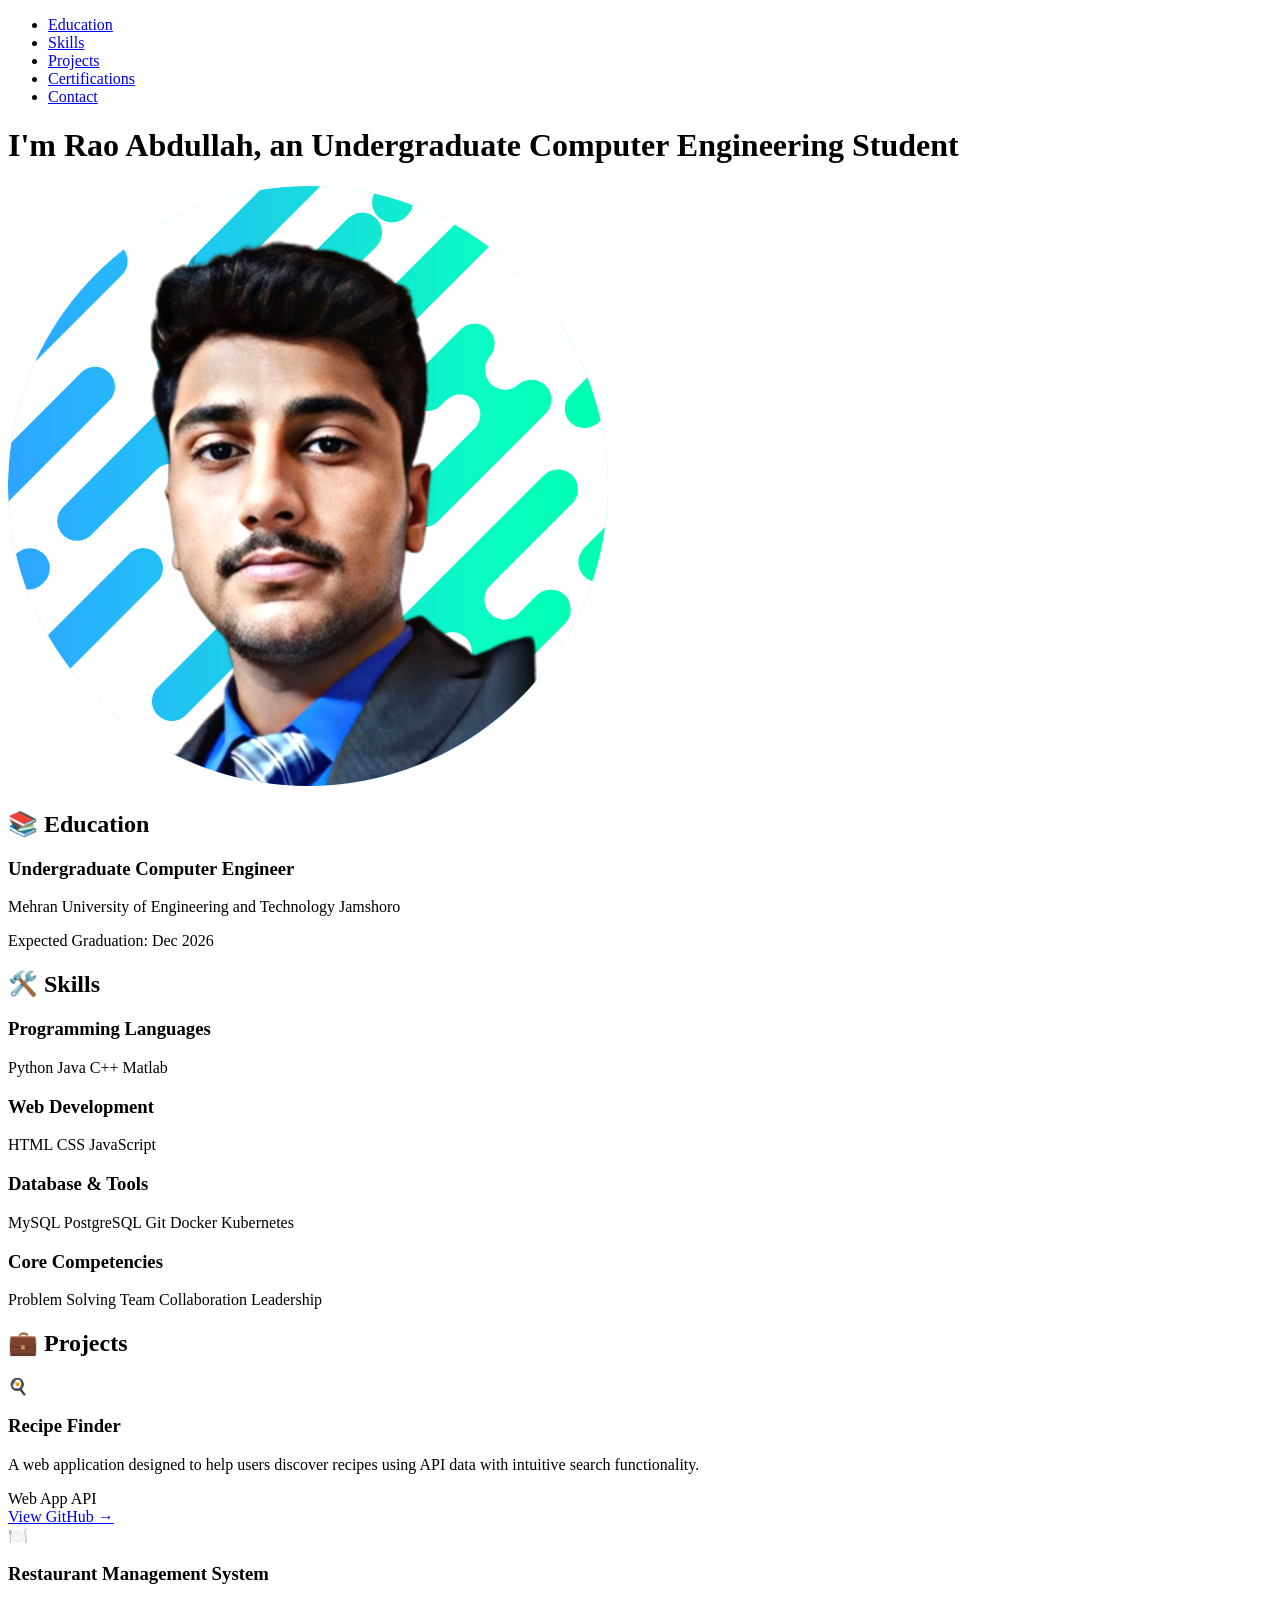
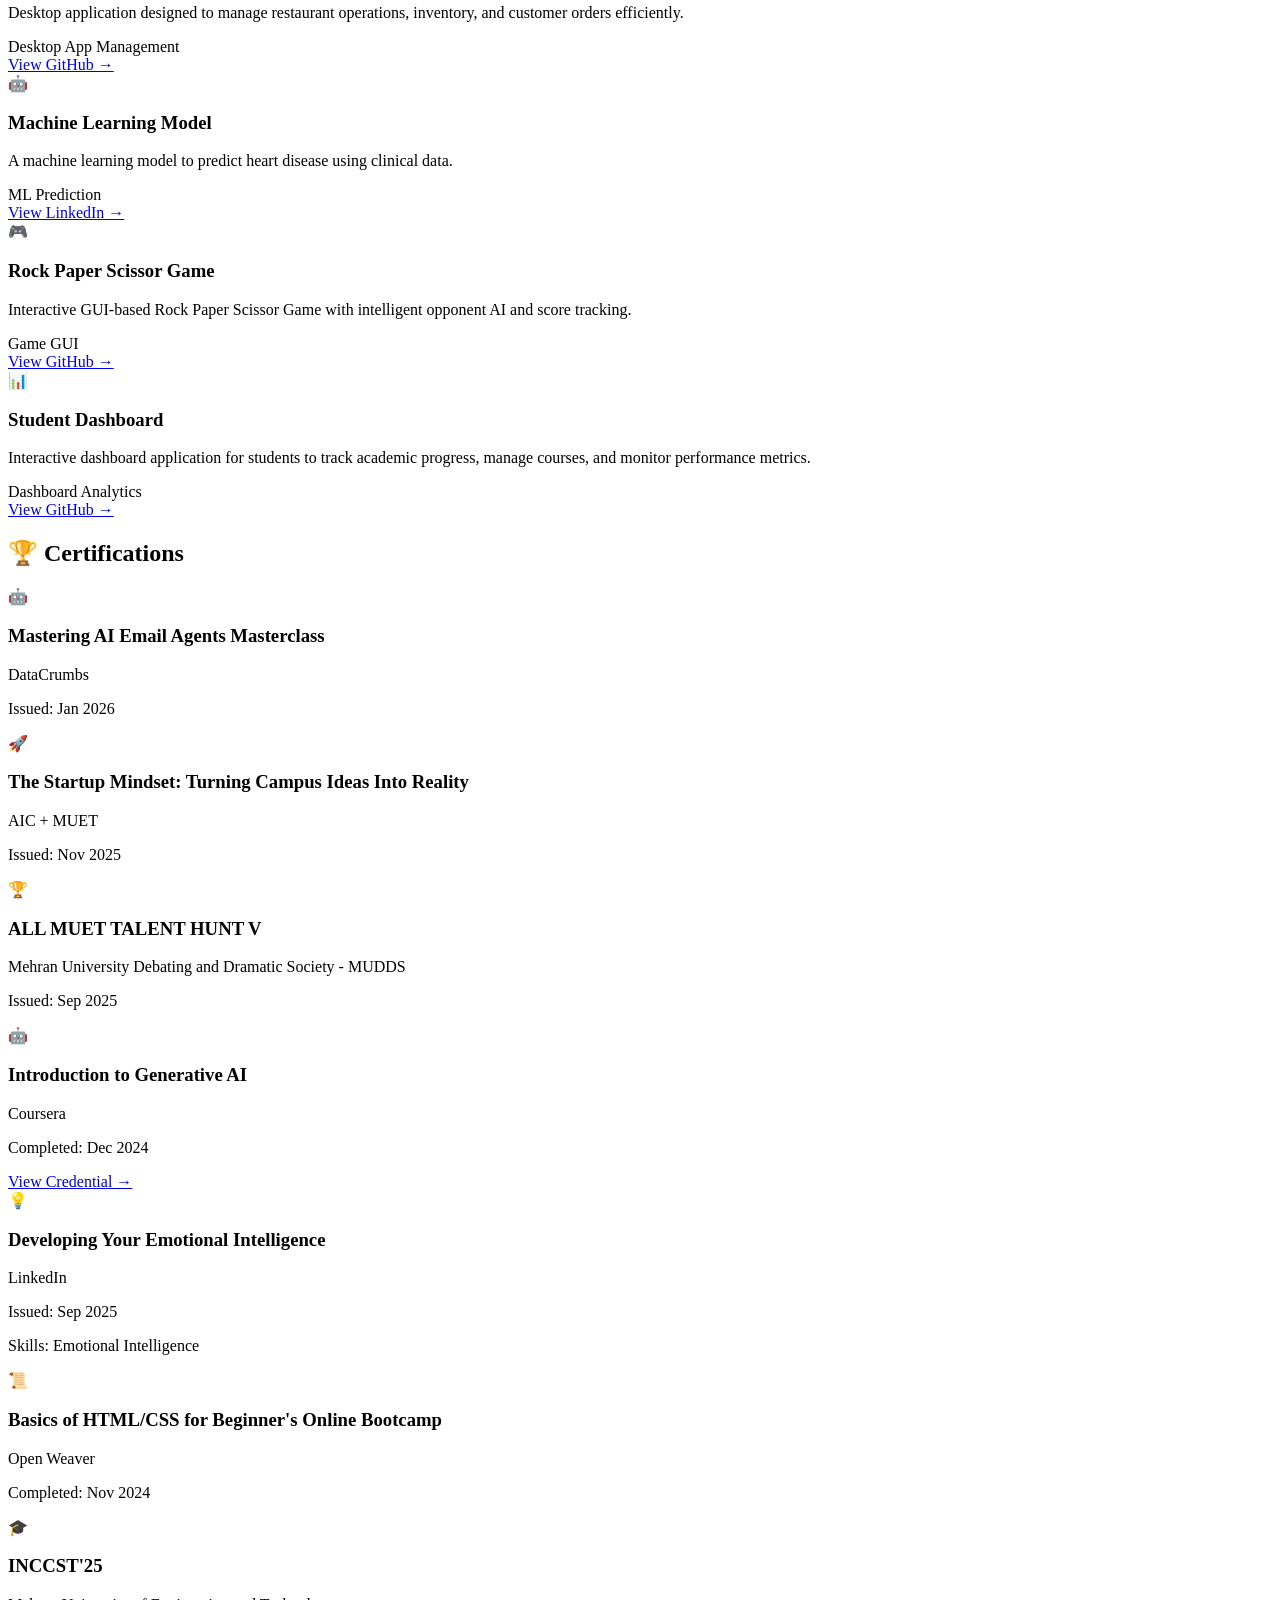
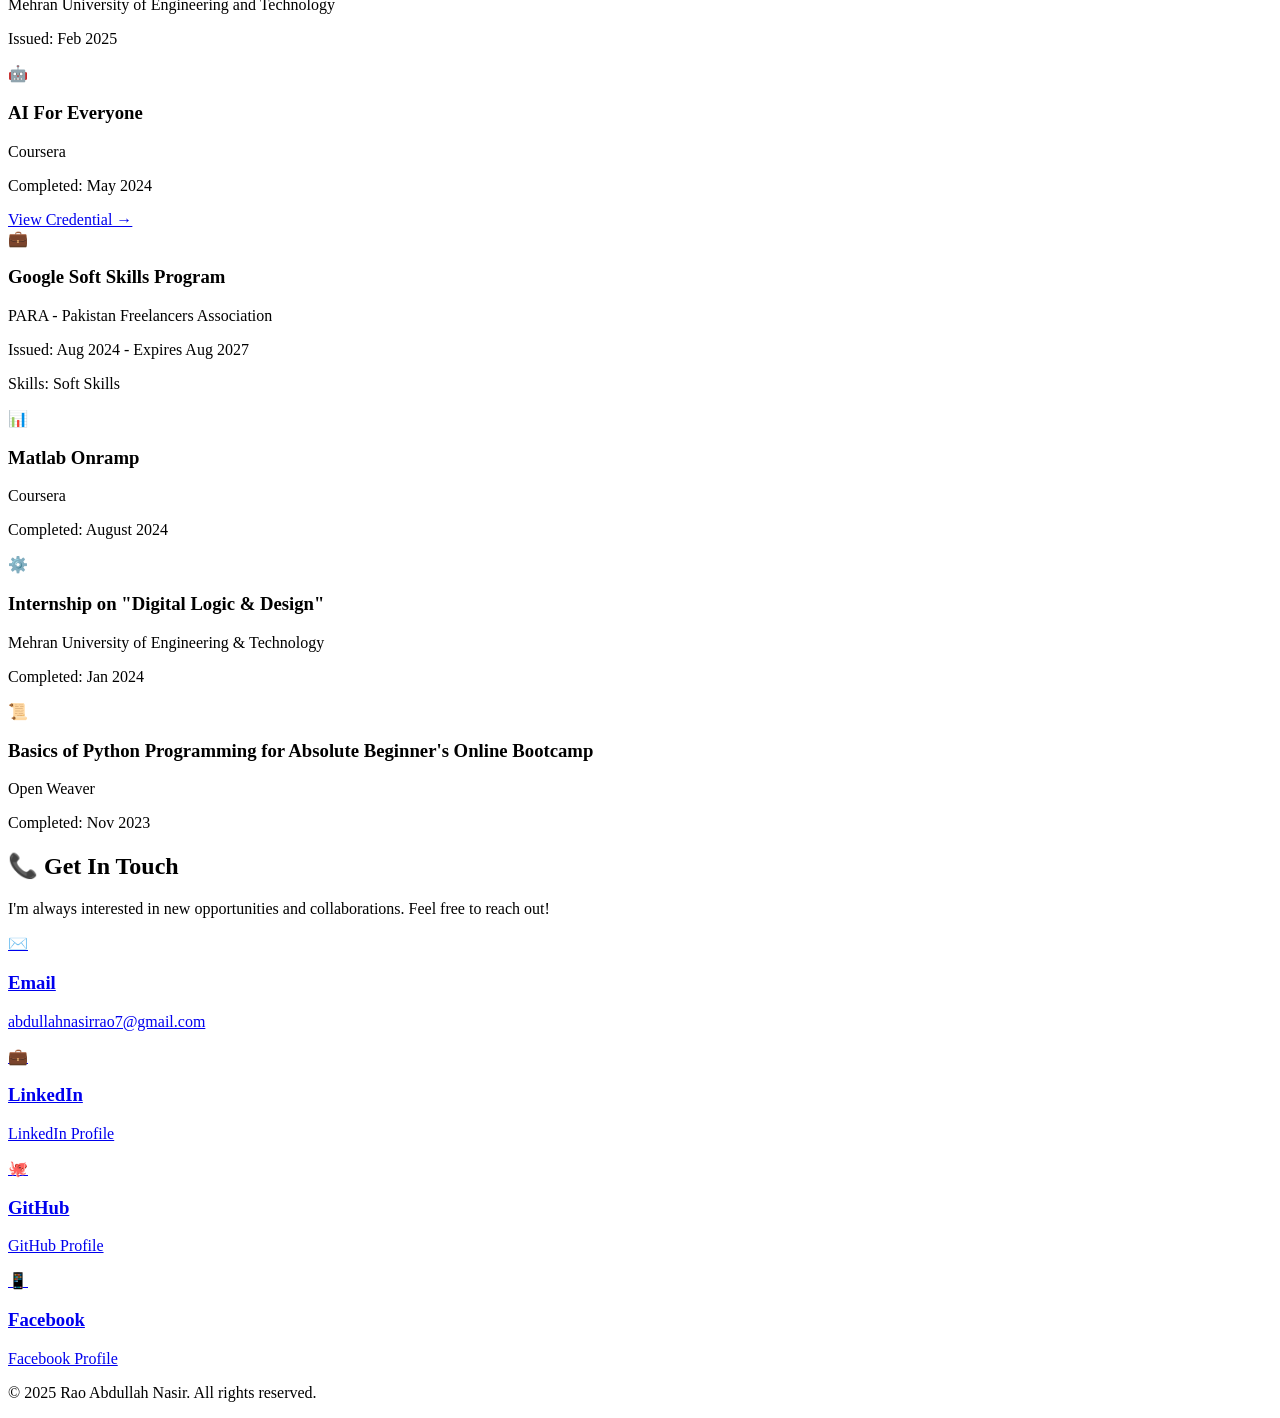
==== index.html @ e9c7d885 "Update index.html" ====
<!DOCTYPE html>
<html lang="en">
<head>
    <meta charset="UTF-8">
    <meta name="viewport" content="width=device-width, initial-scale=1.0">
    <title>Rao Abdullah Nasir's Portfolio</title>
    <meta name="description" content="Portfolio of Rao Abdullah Nasir, Computer Engineering Student at MUET">
    <meta name="keywords" content="portfolio, computer engineer, projects, skills">
    <link rel="stylesheet" href="style.css">
</head>
<body>
    <header>
        <nav role="navigation" aria-label="Main Navigation">
            <ul>
                <li><a href="#education" aria-label="Go to Education section">Education</a></li>
                <li><a href="#skills" aria-label="Go to Skills section">Skills</a></li>
                <li><a href="#projects" aria-label="Go to Projects section">Projects</a></li>
                <li><a href="#certifications" aria-label="Go to Certifications section">Certifications</a></li>
                <li><a href="#contact" aria-label="Go to Contact section">Contact</a></li>
            </ul>
        </nav>
        <div class="header-content">
            <div class="text-content">
                <h1>I'm Rao Abdullah, an Undergraduate Computer Engineering Student</h1>
            </div>
            <img src="profile-pic (21).png" alt="Rao Abdullah Nasir" class="profile-pic">
        </div>
    </header>
    <section id="education">
        <h2>📚 Education</h2>
        <div class="education-card">
            <div class="education-timeline">
                <div class="timeline-marker"></div>
                <div class="education-content">
                    <h3>Undergraduate Computer Engineer</h3>
                    <p class="institution">Mehran University of Engineering and Technology Jamshoro</p>
                    <p class="timeline-date">Expected Graduation: Dec 2026</p>
                </div>
            </div>
        </div>
    </section>
    <section id="skills">
        <h2>🛠️ Skills</h2>
        <div class="skills-container">
            <div class="skill-category">
                <h3>Programming Languages</h3>
                <div class="skill-tags">
                    <span class="skill-tag">Python</span>
                    <span class="skill-tag">Java</span>
                    <span class="skill-tag">C++</span>
                    <span class="skill-tag">Matlab</span>
                </div>
            </div>
            <div class="skill-category">
                <h3>Web Development</h3>
                <div class="skill-tags">
                    <span class="skill-tag">HTML</span>
                    <span class="skill-tag">CSS</span>
                    <span class="skill-tag">JavaScript</span>
                </div>
            </div>
            <div class="skill-category">
                <h3>Database & Tools</h3>
                <div class="skill-tags">
                    <span class="skill-tag">MySQL</span>
                    <span class="skill-tag">PostgreSQL</span>
                    <span class="skill-tag">Git</span>
                    <span class="skill-tag">Docker</span>
                    <span class="skill-tag">Kubernetes</span>
                </div>
            </div>
            <div class="skill-category">
                <h3>Core Competencies</h3>
                <div class="skill-tags">
                    <span class="skill-tag">Problem Solving</span>
                    <span class="skill-tag">Team Collaboration</span>
                    <span class="skill-tag">Leadership</span>
                </div>
            </div>
        </div>
    </section>
    <section id="projects">
        <h2>💼 Projects</h2>
        <div class="projects-grid">
            <div class="project-card">
                <div class="project-icon">🍳</div>
                <h3>Recipe Finder</h3>
                <p>A web application designed to help users discover recipes using API data with intuitive search functionality.</p>
                <div class="project-tags">
                    <span class="tag">Web App</span>
                    <span class="tag">API</span>
                </div>
                <a href="https://github.com/RaoAbullah/Recovery-System-With-Flask-API-GUI" class="project-link">View GitHub →</a>
            </div>
            <div class="project-card">
                <div class="project-icon">🍽️</div>
                <h3>Restaurant Management System</h3>
                <p>Desktop application designed to manage restaurant operations, inventory, and customer orders efficiently.</p>
                <div class="project-tags">
                    <span class="tag">Desktop App</span>
                    <span class="tag">Management</span>
                </div>
                <a href="https://github.com/ahmedfarazsyk/restroperator" class="project-link">View GitHub →</a>
            </div>
            <div class="project-card">
                <div class="project-icon">🤖</div>
                <h3>Machine Learning Model</h3>
                <p>A machine learning model to predict heart disease using clinical data.</p>
                <div class="project-tags">
                    <span class="tag">ML</span>
                    <span class="tag">Prediction</span>
                </div>
                <a href="https://www.linkedin.com/posts/rao-abdullah-rajput_a-heart-disease-prediction-ai-model-with-activity-7404007405883297792-KQe2?utm_source=social_share_send&utm_medium=android_app&rcm=ACoAAESp-BUBT1ieL5J5Z4nk26yVy4INB9jksFc&utm_campaign=copy_link" class="project-link">View LinkedIn →</a>
            </div>
            <div class="project-card">
                <div class="project-icon">🎮</div>
                <h3>Rock Paper Scissor Game</h3>
                <p>Interactive GUI-based Rock Paper Scissor Game with intelligent opponent AI and score tracking.</p>
                <div class="project-tags">
                    <span class="tag">Game</span>
                    <span class="tag">GUI</span>
                </div>
                <a href="https://github.com/ahmedfarazsyk/rockpaperscissor" class="project-link">View GitHub →</a>
            </div>
            <div class="project-card">
                <div class="project-icon">📊</div>
                <h3>Student Dashboard</h3>
                <p>Interactive dashboard application for students to track academic progress, manage courses, and monitor performance metrics.</p>
                <div class="project-tags">
                    <span class="tag">Dashboard</span>
                    <span class="tag">Analytics</span>
                </div>
                <a href="https://github.com/RaoAbullah/studentdashboard" class="project-link">View GitHub →</a>
            </div>
        </div>
    </section>
    <section id="certifications">
        <h2>🏆 Certifications</h2>
        <div class="certifications-list">
            <div class="cert-item">
                <div class="cert-badge">🤖</div>
                <div class="cert-content">
                    <h3>Mastering AI Email Agents Masterclass</h3>
                    <p class="cert-issuer">DataCrumbs</p>
                    <p class="cert-date">Issued: Jan 2026</p>
                </div>
            </div>
            <div class="cert-item">
                <div class="cert-badge">🚀</div>
                <div class="cert-content">
                    <h3>The Startup Mindset: Turning Campus Ideas Into Reality</h3>
                    <p class="cert-issuer">AIC + MUET</p>
                    <p class="cert-date">Issued: Nov 2025</p>
                </div>
            </div>
            <div class="cert-item">
                <div class="cert-badge">🏆</div>
                <div class="cert-content">
                    <h3>ALL MUET TALENT HUNT V</h3>
                    <p class="cert-issuer">Mehran University Debating and Dramatic Society - MUDDS</p>
                    <p class="cert-date">Issued: Sep 2025</p>
                </div>
            </div>
            <div class="cert-item">
                <div class="cert-badge">🤖</div>
                <div class="cert-content">
                    <h3>Introduction to Generative AI</h3>
                    <p class="cert-issuer">Coursera</p>
                    <p class="cert-date">Completed: Dec 2024</p>
                    <a href="https://www.coursera.org/account/accomplishments/records/WCTCEJYXC9U8" class="cert-link">View Credential →</a>
                </div>
            </div>
            <div class="cert-item">
                <div class="cert-badge">💡</div>
                <div class="cert-content">
                    <h3>Developing Your Emotional Intelligence</h3>
                    <p class="cert-issuer">LinkedIn</p>
                    <p class="cert-date">Issued: Sep 2025</p>
                    <p class="cert-skills">Skills: Emotional Intelligence</p>
                </div>
            </div>
            <div class="cert-item">
                <div class="cert-badge">📜</div>
                <div class="cert-content">
                    <h3>Basics of HTML/CSS for Beginner's Online Bootcamp</h3>
                    <p class="cert-issuer">Open Weaver</p>
                    <p class="cert-date">Completed: Nov 2024</p>
                </div>
            </div>
            <div class="cert-item">
                <div class="cert-badge">🎓</div>
                <div class="cert-content">
                    <h3>INCCST'25</h3>
                    <p class="cert-issuer">Mehran University of Engineering and Technology</p>
                    <p class="cert-date">Issued: Feb 2025</p>
                </div>
            </div>
            <div class="cert-item">
                <div class="cert-badge">🤖</div>
                <div class="cert-content">
                    <h3>AI For Everyone</h3>
                    <p class="cert-issuer">Coursera</p>
                    <p class="cert-date">Completed: May 2024</p>
                    <a href="https://www.coursera.org/account/accomplishments/records/7CQ3H7T4ZX3M" class="cert-link">View Credential →</a>
                </div>
            </div>
            <div class="cert-item">
                <div class="cert-badge">💼</div>
                <div class="cert-content">
                    <h3>Google Soft Skills Program</h3>
                    <p class="cert-issuer">PARA - Pakistan Freelancers Association</p>
                    <p class="cert-date">Issued: Aug 2024 - Expires Aug 2027</p>
                    <p class="cert-skills">Skills: Soft Skills</p>
                </div>
            </div>
            <div class="cert-item">
                <div class="cert-badge">📊</div>
                <div class="cert-content">
                    <h3>Matlab Onramp</h3>
                    <p class="cert-issuer">Coursera</p>
                    <p class="cert-date">Completed: August 2024</p>
                </div>
            </div>
            <div class="cert-item">
                <div class="cert-badge">⚙️</div>
                <div class="cert-content">
                    <h3>Internship on "Digital Logic & Design"</h3>
                    <p class="cert-issuer">Mehran University of Engineering & Technology</p>
                    <p class="cert-date">Completed: Jan 2024</p>
                </div>
            </div>
            <div class="cert-item">
                <div class="cert-badge">📜</div>
                <div class="cert-content">
                    <h3>Basics of Python Programming for Absolute Beginner's Online Bootcamp</h3>
                    <p class="cert-issuer">Open Weaver</p>
                    <p class="cert-date">Completed: Nov 2023</p>
                </div>
            </div>
        </div>
    </section>
    <section id="contact">
        <h2>📞 Get In Touch</h2>
        <p class="contact-intro">I'm always interested in new opportunities and collaborations. Feel free to reach out!</p>
        <div class="contact-grid">
            <a href="mailto:abdullahnasirrao7@gmail.com" class="contact-card">
                <div class="contact-icon">✉️</div>
                <h3>Email</h3>
                <p>abdullahnasirrao7@gmail.com</p>
            </a>
            <a href="https://www.linkedin.com/in/rao-abdullah-rajput" class="contact-card" target="_blank">
                <div class="contact-icon">💼</div>
                <h3>LinkedIn</h3>
                <p>LinkedIn Profile</p>
            </a>
            <a href="https://github.com/RaoAbdullah" class="contact-card" target="_blank">
                <div class="contact-icon">🐙</div>
                <h3>GitHub</h3>
                <p>GitHub Profile</p>
            </a>
            <a href="https://www.facebook.com/raoabdullah.nasir.9?mibextid=ZbWKwL" class="contact-card" target="_blank">
                <div class="contact-icon">📱</div>
                <h3>Facebook</h3>
                <p>Facebook Profile</p>
            </a>
        </div>
    </section>
    <footer>
        <p>&copy; 2025 Rao Abdullah Nasir. All rights reserved.</p>
    </footer>
    <button id="scrollToTopBtn" title="Go to top">Top</button>
    <script src="script.js"></script>
</body>
</html>
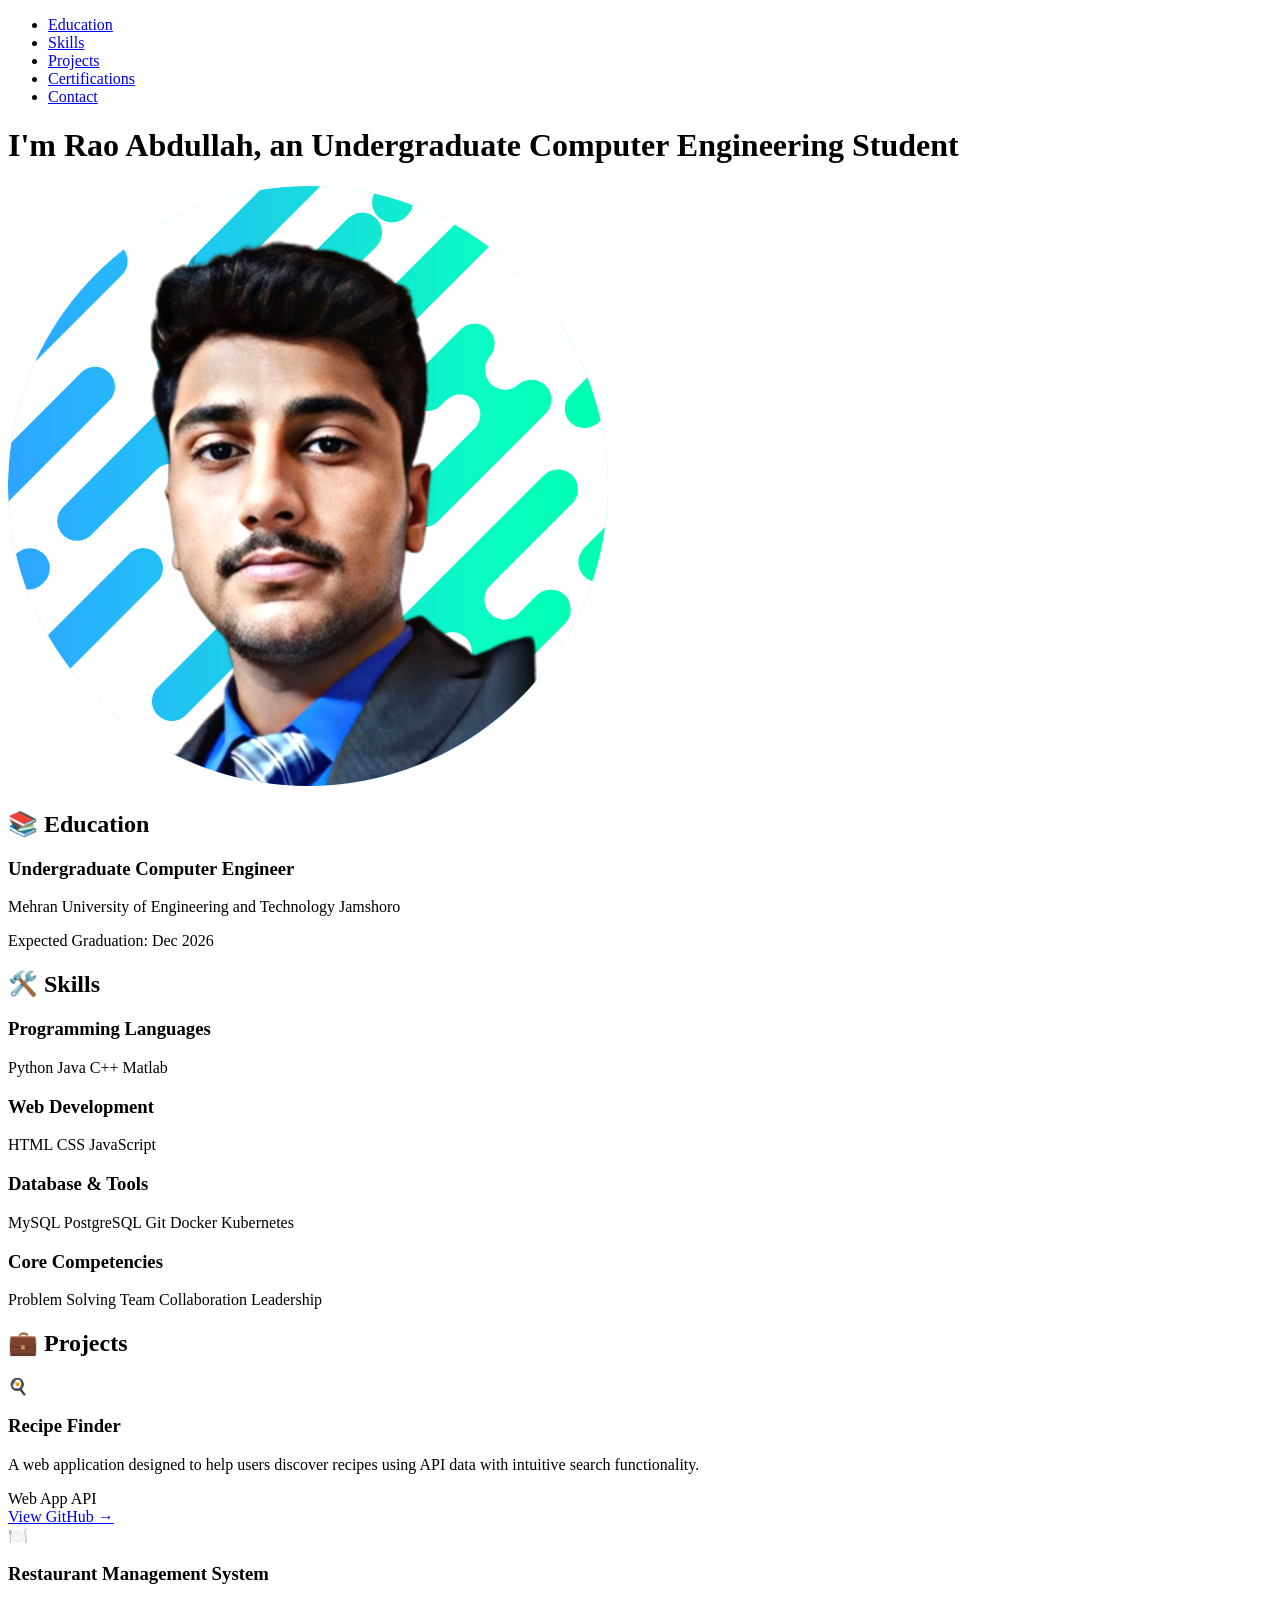
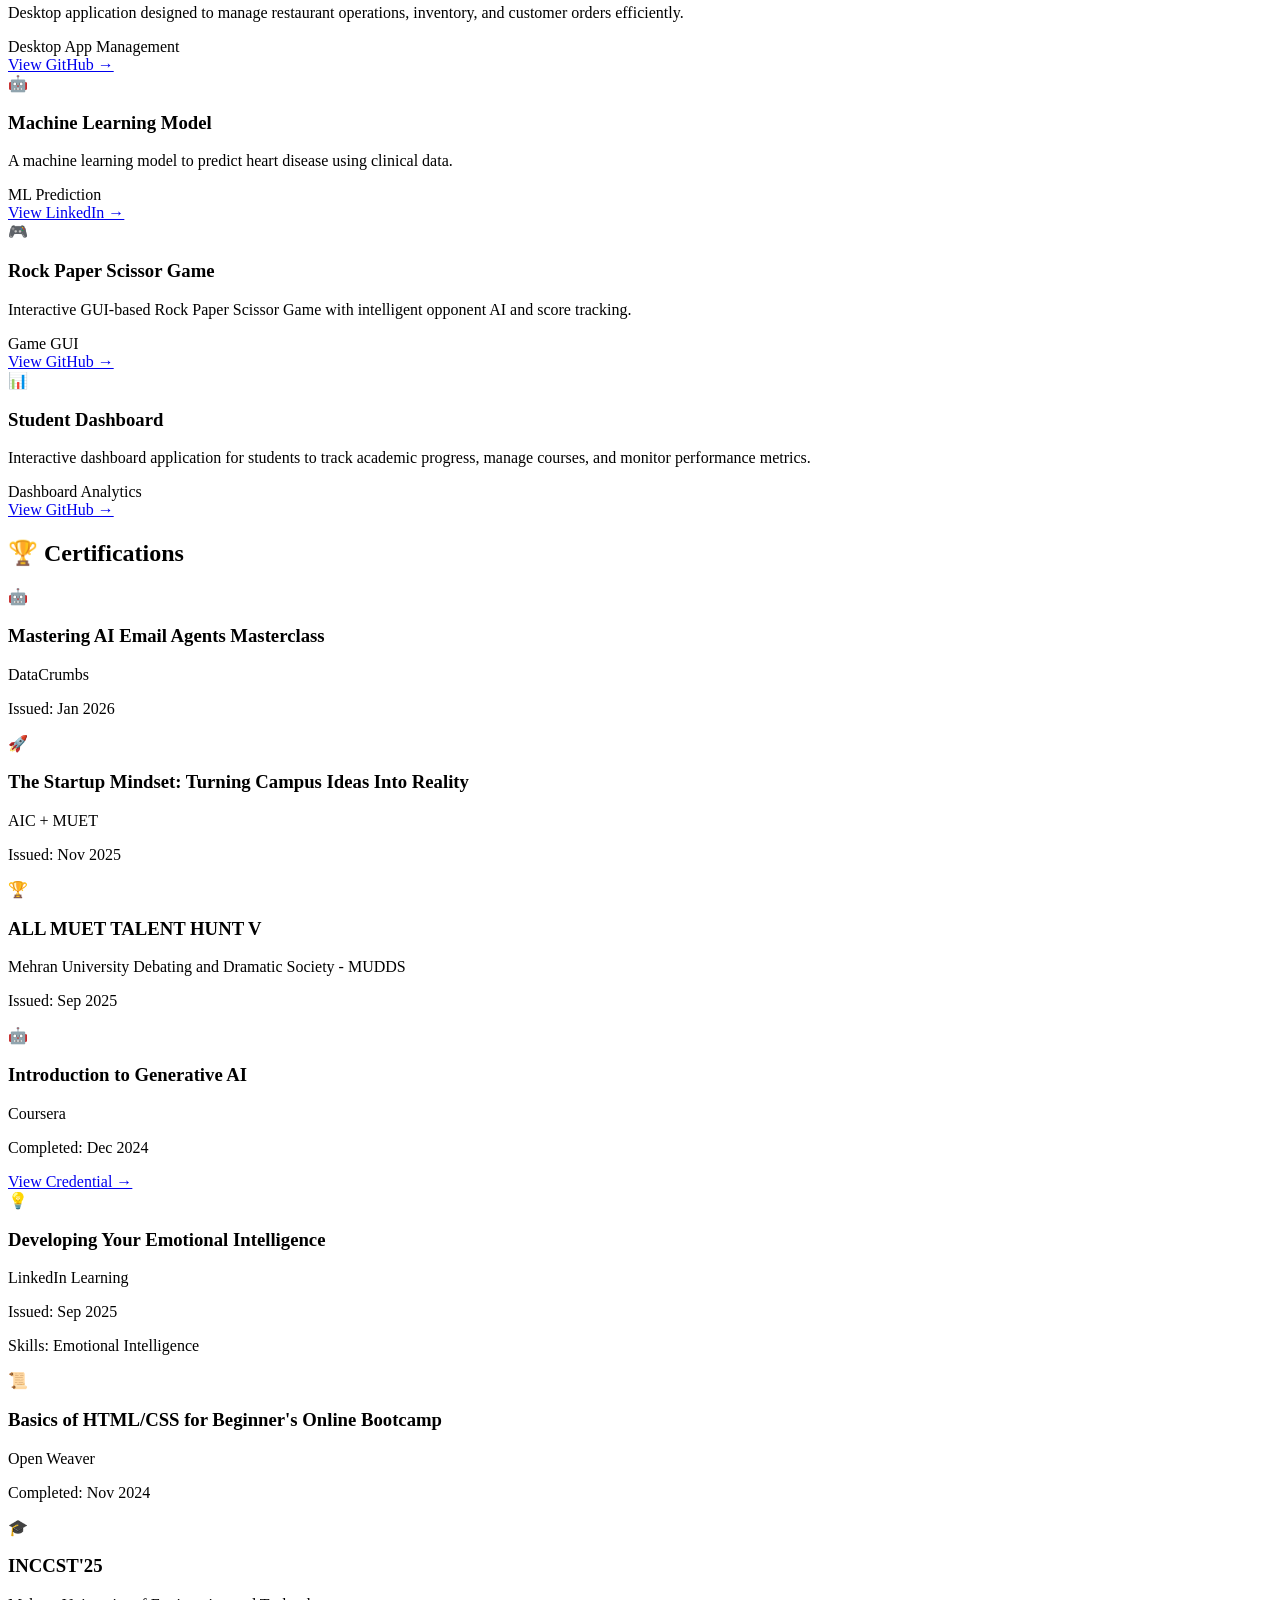
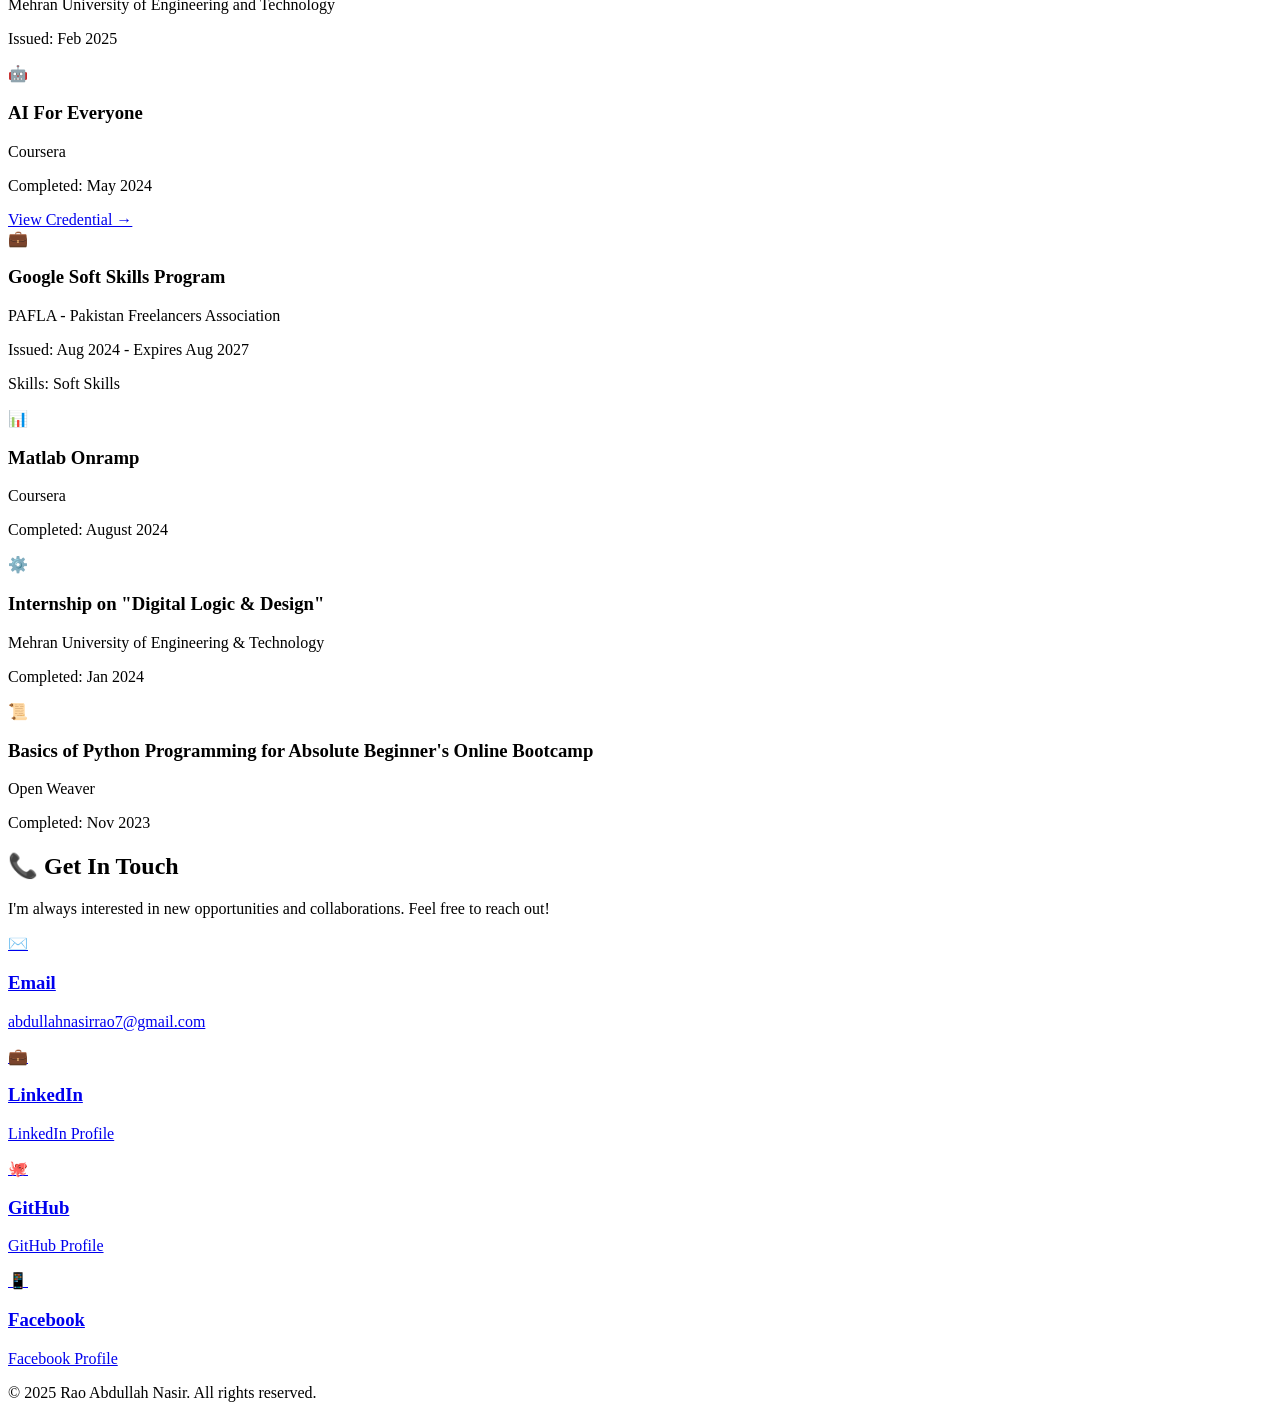
==== commit 483e01d7: "Update index.html" ====
--- a/index.html
+++ b/index.html
@@ -175,7 +175,7 @@
                 <div class="cert-badge">💡</div>
                 <div class="cert-content">
                     <h3>Developing Your Emotional Intelligence</h3>
-                    <p class="cert-issuer">LinkedIn</p>
+                    <p class="cert-issuer">LinkedIn Learning</p>
                     <p class="cert-date">Issued: Sep 2025</p>
                     <p class="cert-skills">Skills: Emotional Intelligence</p>
                 </div>
@@ -209,7 +209,7 @@
                 <div class="cert-badge">💼</div>
                 <div class="cert-content">
                     <h3>Google Soft Skills Program</h3>
-                    <p class="cert-issuer">PARA - Pakistan Freelancers Association</p>
+                    <p class="cert-issuer">PAFLA - Pakistan Freelancers Association</p>
                     <p class="cert-date">Issued: Aug 2024 - Expires Aug 2027</p>
                     <p class="cert-skills">Skills: Soft Skills</p>
                 </div>
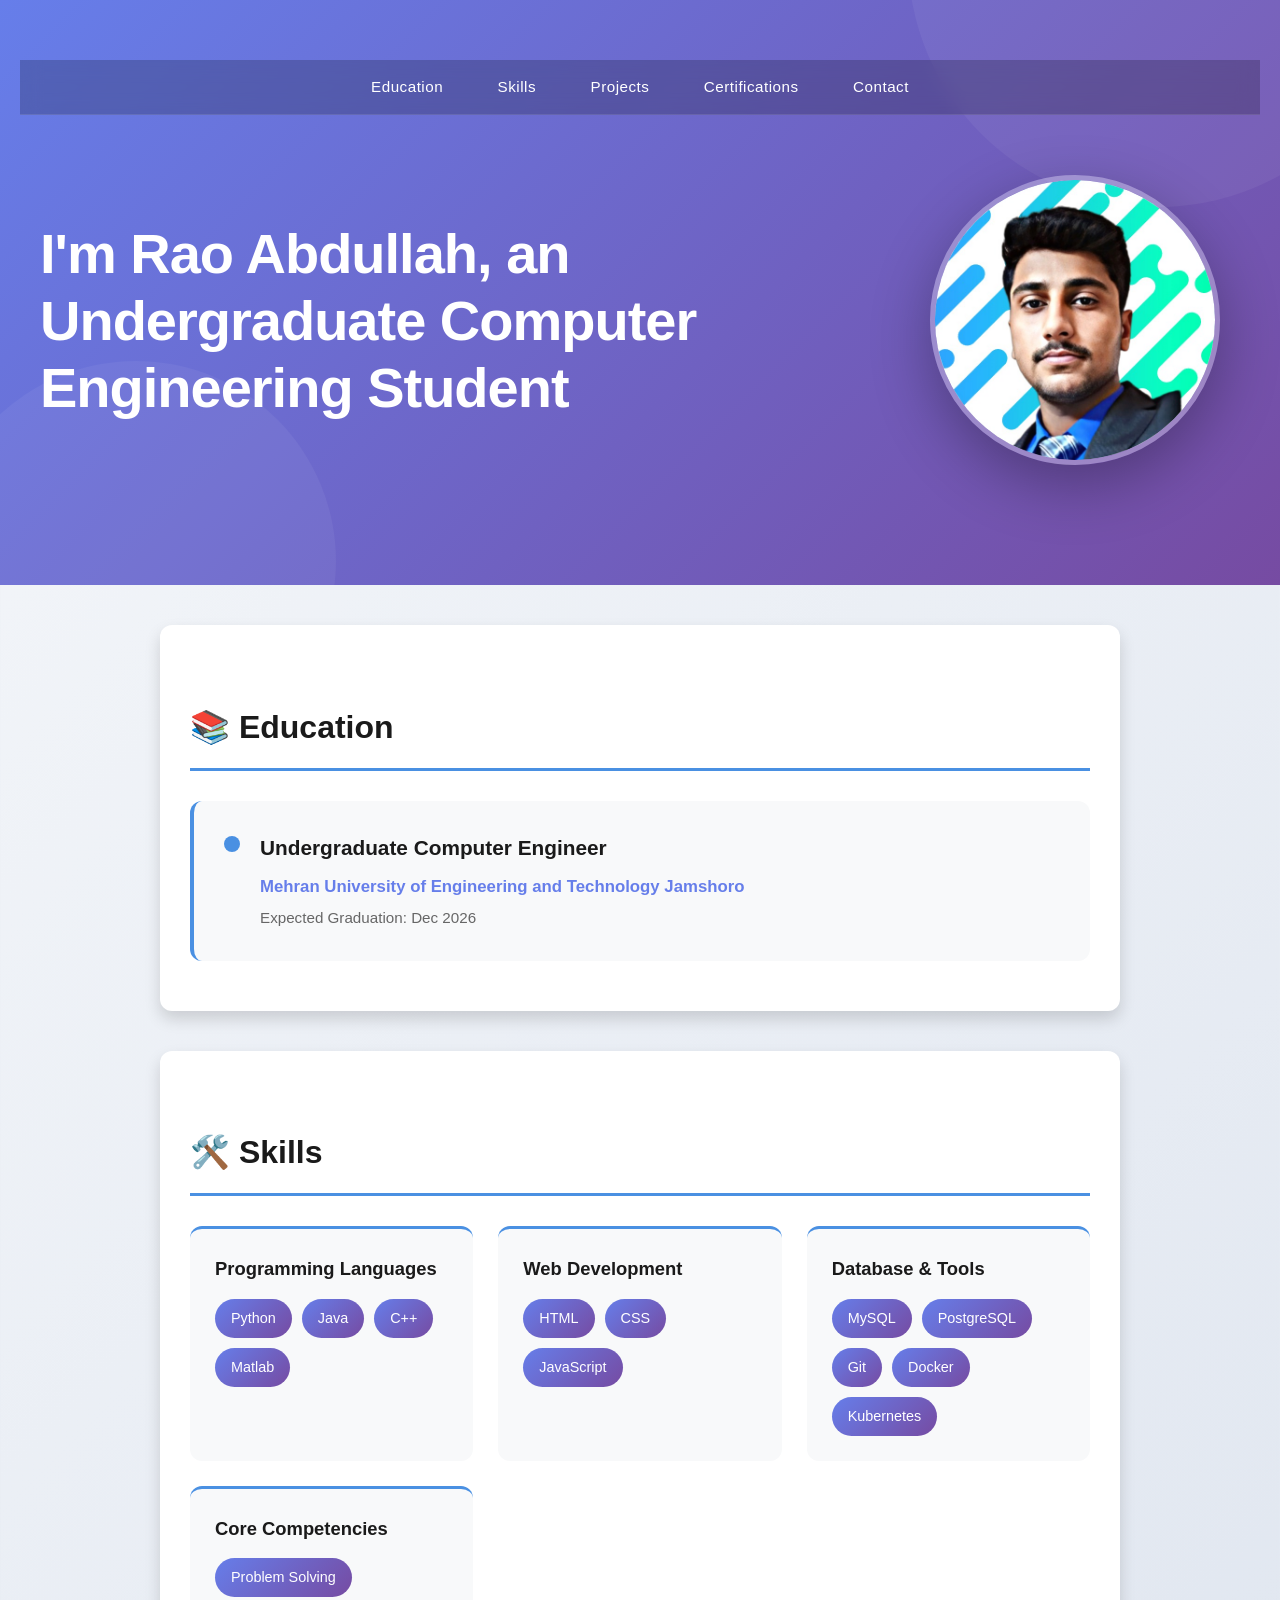
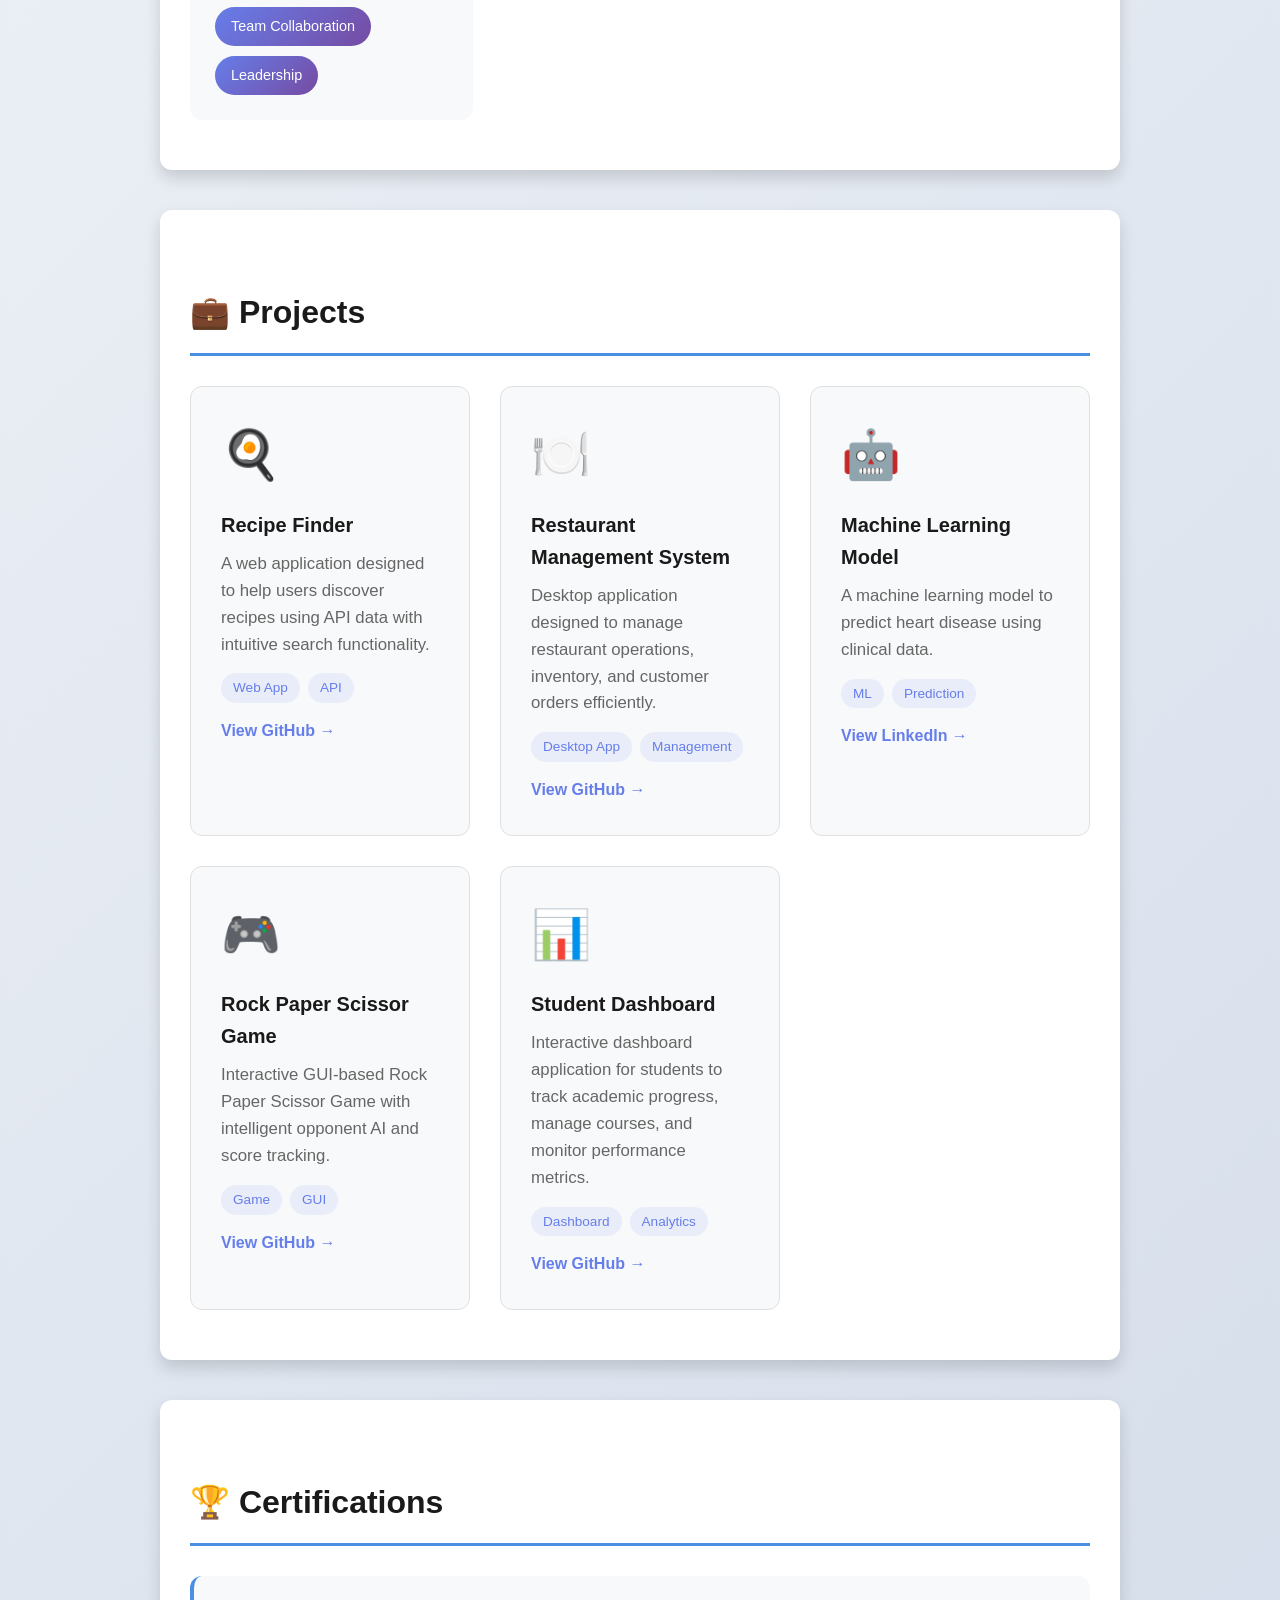
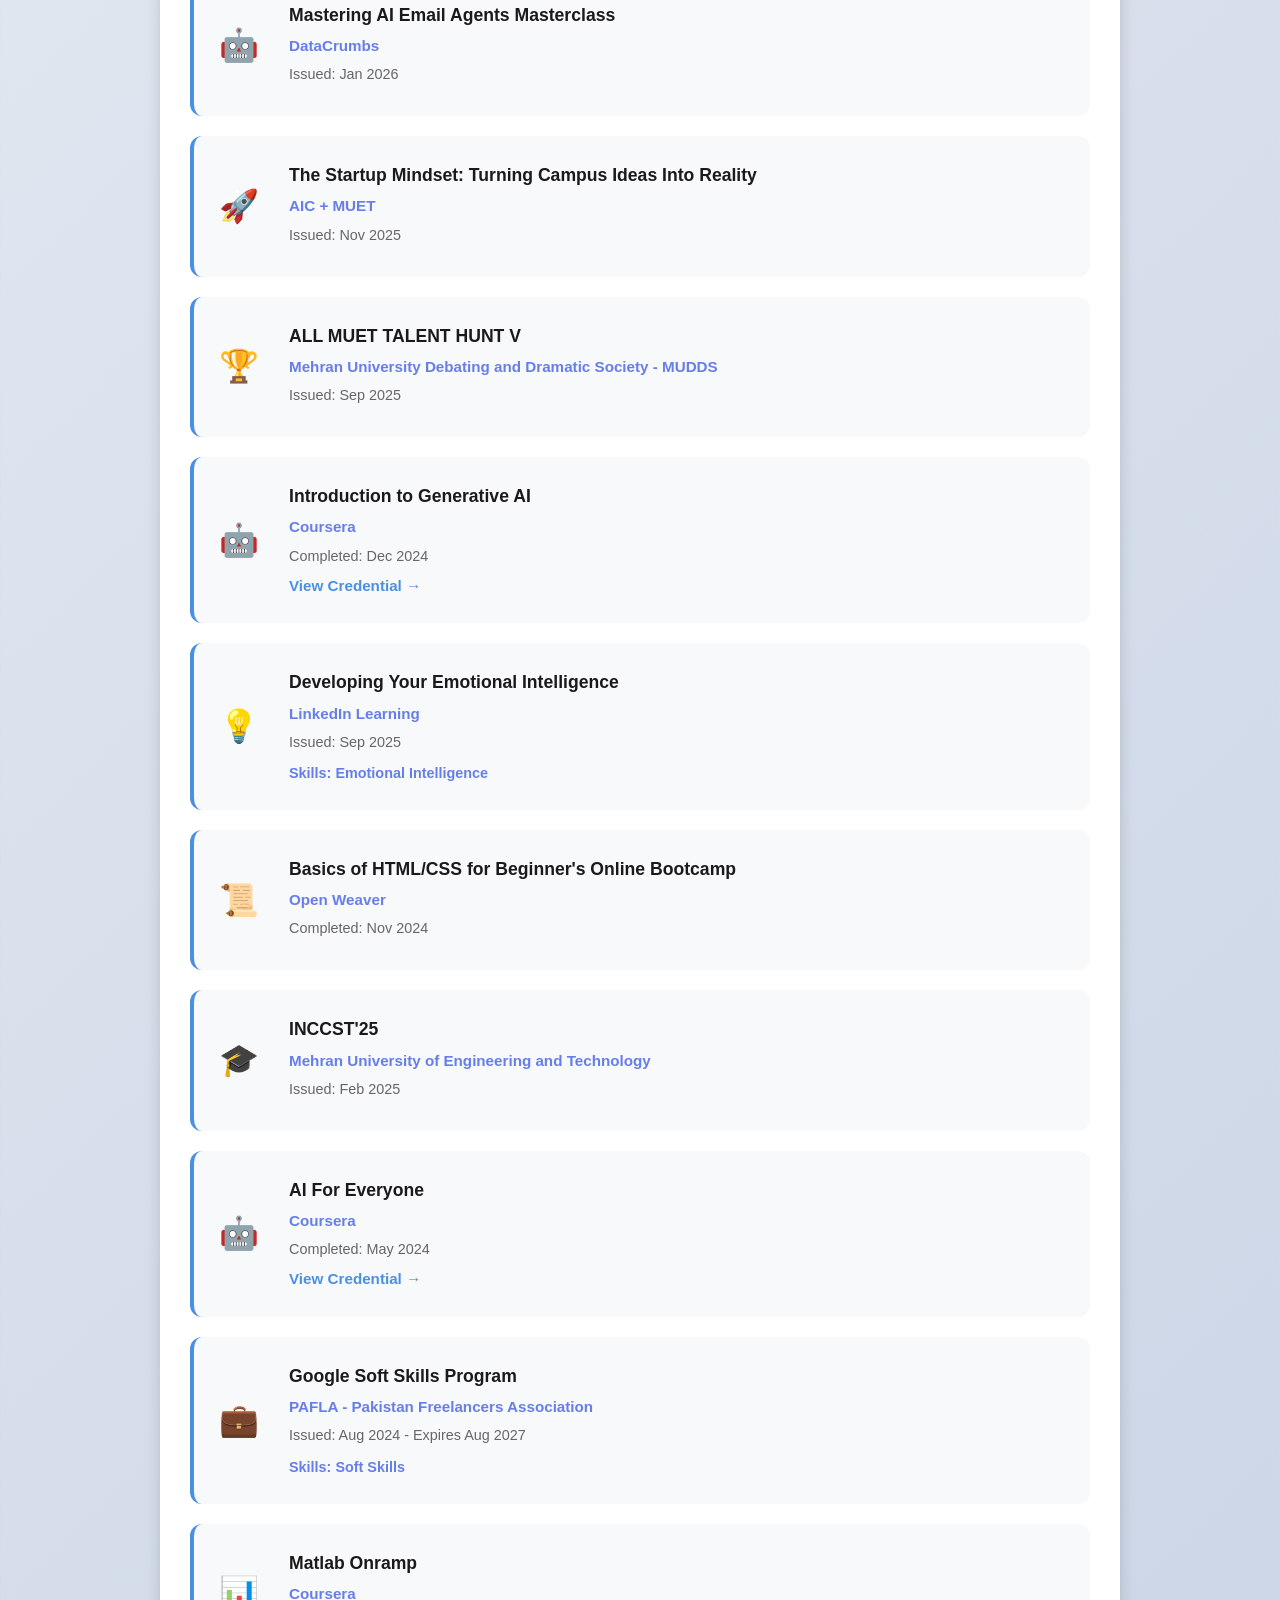
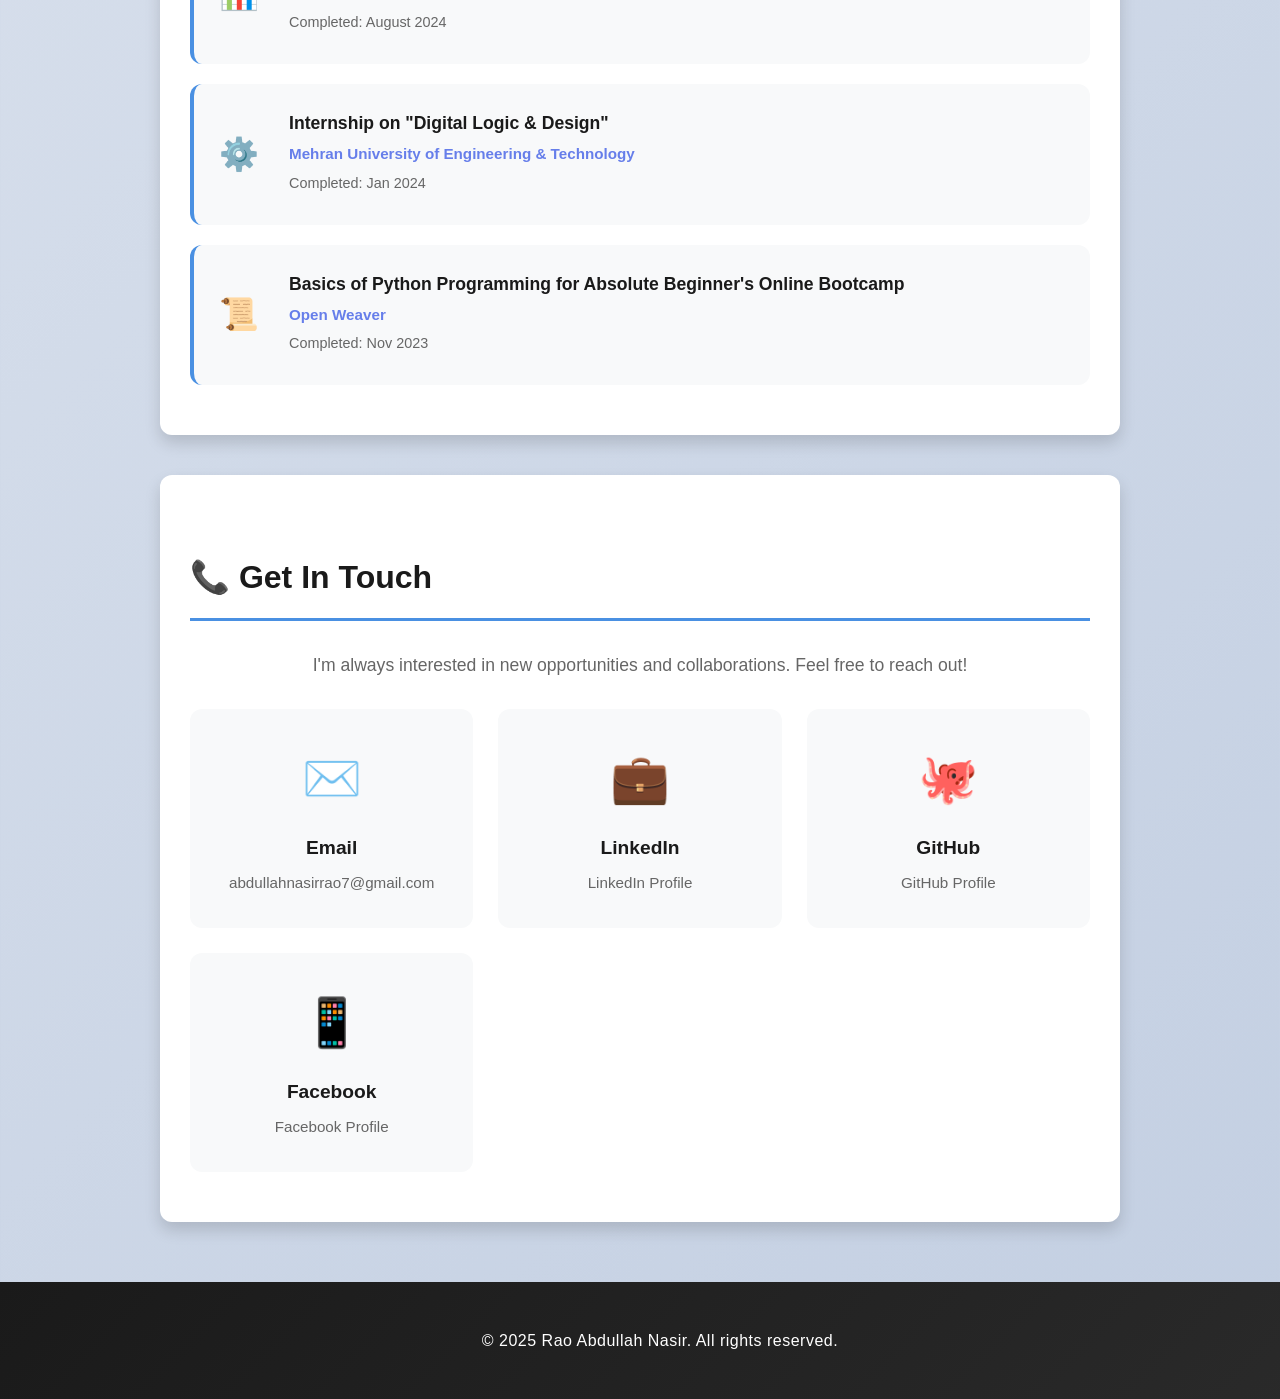
==== commit d9bd9319: "Add files via upload" ====
--- a/index.html
+++ b/index.html
@@ -1,275 +1,275 @@
-
-<!DOCTYPE html>
-<html lang="en">
-<head>
-    <meta charset="UTF-8">
-    <meta name="viewport" content="width=device-width, initial-scale=1.0">
-    <title>Rao Abdullah Nasir's Portfolio</title>
-    <meta name="description" content="Portfolio of Rao Abdullah Nasir, Computer Engineering Student at MUET">
-    <meta name="keywords" content="portfolio, computer engineer, projects, skills">
-    <link rel="stylesheet" href="style.css">
-</head>
-<body>
-    <header>
-        <nav role="navigation" aria-label="Main Navigation">
-            <ul>
-                <li><a href="#education" aria-label="Go to Education section">Education</a></li>
-                <li><a href="#skills" aria-label="Go to Skills section">Skills</a></li>
-                <li><a href="#projects" aria-label="Go to Projects section">Projects</a></li>
-                <li><a href="#certifications" aria-label="Go to Certifications section">Certifications</a></li>
-                <li><a href="#contact" aria-label="Go to Contact section">Contact</a></li>
-            </ul>
-        </nav>
-        <div class="header-content">
-            <div class="text-content">
-                <h1>I'm Rao Abdullah, an Undergraduate Computer Engineering Student</h1>
-            </div>
-            <img src="profile-pic (21).png" alt="Rao Abdullah Nasir" class="profile-pic">
-        </div>
-    </header>
-    <section id="education">
-        <h2>📚 Education</h2>
-        <div class="education-card">
-            <div class="education-timeline">
-                <div class="timeline-marker"></div>
-                <div class="education-content">
-                    <h3>Undergraduate Computer Engineer</h3>
-                    <p class="institution">Mehran University of Engineering and Technology Jamshoro</p>
-                    <p class="timeline-date">Expected Graduation: Dec 2026</p>
-                </div>
-            </div>
-        </div>
-    </section>
-    <section id="skills">
-        <h2>🛠️ Skills</h2>
-        <div class="skills-container">
-            <div class="skill-category">
-                <h3>Programming Languages</h3>
-                <div class="skill-tags">
-                    <span class="skill-tag">Python</span>
-                    <span class="skill-tag">Java</span>
-                    <span class="skill-tag">C++</span>
-                    <span class="skill-tag">Matlab</span>
-                </div>
-            </div>
-            <div class="skill-category">
-                <h3>Web Development</h3>
-                <div class="skill-tags">
-                    <span class="skill-tag">HTML</span>
-                    <span class="skill-tag">CSS</span>
-                    <span class="skill-tag">JavaScript</span>
-                </div>
-            </div>
-            <div class="skill-category">
-                <h3>Database & Tools</h3>
-                <div class="skill-tags">
-                    <span class="skill-tag">MySQL</span>
-                    <span class="skill-tag">PostgreSQL</span>
-                    <span class="skill-tag">Git</span>
-                    <span class="skill-tag">Docker</span>
-                    <span class="skill-tag">Kubernetes</span>
-                </div>
-            </div>
-            <div class="skill-category">
-                <h3>Core Competencies</h3>
-                <div class="skill-tags">
-                    <span class="skill-tag">Problem Solving</span>
-                    <span class="skill-tag">Team Collaboration</span>
-                    <span class="skill-tag">Leadership</span>
-                </div>
-            </div>
-        </div>
-    </section>
-    <section id="projects">
-        <h2>💼 Projects</h2>
-        <div class="projects-grid">
-            <div class="project-card">
-                <div class="project-icon">🍳</div>
-                <h3>Recipe Finder</h3>
-                <p>A web application designed to help users discover recipes using API data with intuitive search functionality.</p>
-                <div class="project-tags">
-                    <span class="tag">Web App</span>
-                    <span class="tag">API</span>
-                </div>
-                <a href="https://github.com/RaoAbullah/Recovery-System-With-Flask-API-GUI" class="project-link">View GitHub →</a>
-            </div>
-            <div class="project-card">
-                <div class="project-icon">🍽️</div>
-                <h3>Restaurant Management System</h3>
-                <p>Desktop application designed to manage restaurant operations, inventory, and customer orders efficiently.</p>
-                <div class="project-tags">
-                    <span class="tag">Desktop App</span>
-                    <span class="tag">Management</span>
-                </div>
-                <a href="https://github.com/ahmedfarazsyk/restroperator" class="project-link">View GitHub →</a>
-            </div>
-            <div class="project-card">
-                <div class="project-icon">🤖</div>
-                <h3>Machine Learning Model</h3>
-                <p>A machine learning model to predict heart disease using clinical data.</p>
-                <div class="project-tags">
-                    <span class="tag">ML</span>
-                    <span class="tag">Prediction</span>
-                </div>
-                <a href="https://www.linkedin.com/posts/rao-abdullah-rajput_a-heart-disease-prediction-ai-model-with-activity-7404007405883297792-KQe2?utm_source=social_share_send&utm_medium=android_app&rcm=ACoAAESp-BUBT1ieL5J5Z4nk26yVy4INB9jksFc&utm_campaign=copy_link" class="project-link">View LinkedIn →</a>
-            </div>
-            <div class="project-card">
-                <div class="project-icon">🎮</div>
-                <h3>Rock Paper Scissor Game</h3>
-                <p>Interactive GUI-based Rock Paper Scissor Game with intelligent opponent AI and score tracking.</p>
-                <div class="project-tags">
-                    <span class="tag">Game</span>
-                    <span class="tag">GUI</span>
-                </div>
-                <a href="https://github.com/ahmedfarazsyk/rockpaperscissor" class="project-link">View GitHub →</a>
-            </div>
-            <div class="project-card">
-                <div class="project-icon">📊</div>
-                <h3>Student Dashboard</h3>
-                <p>Interactive dashboard application for students to track academic progress, manage courses, and monitor performance metrics.</p>
-                <div class="project-tags">
-                    <span class="tag">Dashboard</span>
-                    <span class="tag">Analytics</span>
-                </div>
-                <a href="https://github.com/RaoAbullah/studentdashboard" class="project-link">View GitHub →</a>
-            </div>
-        </div>
-    </section>
-    <section id="certifications">
-        <h2>🏆 Certifications</h2>
-        <div class="certifications-list">
-            <div class="cert-item">
-                <div class="cert-badge">🤖</div>
-                <div class="cert-content">
-                    <h3>Mastering AI Email Agents Masterclass</h3>
-                    <p class="cert-issuer">DataCrumbs</p>
-                    <p class="cert-date">Issued: Jan 2026</p>
-                </div>
-            </div>
-            <div class="cert-item">
-                <div class="cert-badge">🚀</div>
-                <div class="cert-content">
-                    <h3>The Startup Mindset: Turning Campus Ideas Into Reality</h3>
-                    <p class="cert-issuer">AIC + MUET</p>
-                    <p class="cert-date">Issued: Nov 2025</p>
-                </div>
-            </div>
-            <div class="cert-item">
-                <div class="cert-badge">🏆</div>
-                <div class="cert-content">
-                    <h3>ALL MUET TALENT HUNT V</h3>
-                    <p class="cert-issuer">Mehran University Debating and Dramatic Society - MUDDS</p>
-                    <p class="cert-date">Issued: Sep 2025</p>
-                </div>
-            </div>
-            <div class="cert-item">
-                <div class="cert-badge">🤖</div>
-                <div class="cert-content">
-                    <h3>Introduction to Generative AI</h3>
-                    <p class="cert-issuer">Coursera</p>
-                    <p class="cert-date">Completed: Dec 2024</p>
-                    <a href="https://www.coursera.org/account/accomplishments/records/WCTCEJYXC9U8" class="cert-link">View Credential →</a>
-                </div>
-            </div>
-            <div class="cert-item">
-                <div class="cert-badge">💡</div>
-                <div class="cert-content">
-                    <h3>Developing Your Emotional Intelligence</h3>
-                    <p class="cert-issuer">LinkedIn Learning</p>
-                    <p class="cert-date">Issued: Sep 2025</p>
-                    <p class="cert-skills">Skills: Emotional Intelligence</p>
-                </div>
-            </div>
-            <div class="cert-item">
-                <div class="cert-badge">📜</div>
-                <div class="cert-content">
-                    <h3>Basics of HTML/CSS for Beginner's Online Bootcamp</h3>
-                    <p class="cert-issuer">Open Weaver</p>
-                    <p class="cert-date">Completed: Nov 2024</p>
-                </div>
-            </div>
-            <div class="cert-item">
-                <div class="cert-badge">🎓</div>
-                <div class="cert-content">
-                    <h3>INCCST'25</h3>
-                    <p class="cert-issuer">Mehran University of Engineering and Technology</p>
-                    <p class="cert-date">Issued: Feb 2025</p>
-                </div>
-            </div>
-            <div class="cert-item">
-                <div class="cert-badge">🤖</div>
-                <div class="cert-content">
-                    <h3>AI For Everyone</h3>
-                    <p class="cert-issuer">Coursera</p>
-                    <p class="cert-date">Completed: May 2024</p>
-                    <a href="https://www.coursera.org/account/accomplishments/records/7CQ3H7T4ZX3M" class="cert-link">View Credential →</a>
-                </div>
-            </div>
-            <div class="cert-item">
-                <div class="cert-badge">💼</div>
-                <div class="cert-content">
-                    <h3>Google Soft Skills Program</h3>
-                    <p class="cert-issuer">PAFLA - Pakistan Freelancers Association</p>
-                    <p class="cert-date">Issued: Aug 2024 - Expires Aug 2027</p>
-                    <p class="cert-skills">Skills: Soft Skills</p>
-                </div>
-            </div>
-            <div class="cert-item">
-                <div class="cert-badge">📊</div>
-                <div class="cert-content">
-                    <h3>Matlab Onramp</h3>
-                    <p class="cert-issuer">Coursera</p>
-                    <p class="cert-date">Completed: August 2024</p>
-                </div>
-            </div>
-            <div class="cert-item">
-                <div class="cert-badge">⚙️</div>
-                <div class="cert-content">
-                    <h3>Internship on "Digital Logic & Design"</h3>
-                    <p class="cert-issuer">Mehran University of Engineering & Technology</p>
-                    <p class="cert-date">Completed: Jan 2024</p>
-                </div>
-            </div>
-            <div class="cert-item">
-                <div class="cert-badge">📜</div>
-                <div class="cert-content">
-                    <h3>Basics of Python Programming for Absolute Beginner's Online Bootcamp</h3>
-                    <p class="cert-issuer">Open Weaver</p>
-                    <p class="cert-date">Completed: Nov 2023</p>
-                </div>
-            </div>
-        </div>
-    </section>
-    <section id="contact">
-        <h2>📞 Get In Touch</h2>
-        <p class="contact-intro">I'm always interested in new opportunities and collaborations. Feel free to reach out!</p>
-        <div class="contact-grid">
-            <a href="mailto:abdullahnasirrao7@gmail.com" class="contact-card">
-                <div class="contact-icon">✉️</div>
-                <h3>Email</h3>
-                <p>abdullahnasirrao7@gmail.com</p>
-            </a>
-            <a href="https://www.linkedin.com/in/rao-abdullah-rajput" class="contact-card" target="_blank">
-                <div class="contact-icon">💼</div>
-                <h3>LinkedIn</h3>
-                <p>LinkedIn Profile</p>
-            </a>
-            <a href="https://github.com/RaoAbdullah" class="contact-card" target="_blank">
-                <div class="contact-icon">🐙</div>
-                <h3>GitHub</h3>
-                <p>GitHub Profile</p>
-            </a>
-            <a href="https://www.facebook.com/raoabdullah.nasir.9?mibextid=ZbWKwL" class="contact-card" target="_blank">
-                <div class="contact-icon">📱</div>
-                <h3>Facebook</h3>
-                <p>Facebook Profile</p>
-            </a>
-        </div>
-    </section>
-    <footer>
-        <p>&copy; 2025 Rao Abdullah Nasir. All rights reserved.</p>
-    </footer>
-    <button id="scrollToTopBtn" title="Go to top">Top</button>
-    <script src="script.js"></script>
-</body>
-</html>
+
+<!DOCTYPE html>
+<html lang="en">
+<head>
+    <meta charset="UTF-8">
+    <meta name="viewport" content="width=device-width, initial-scale=1.0">
+    <title>Rao Abdullah Nasir's Portfolio</title>
+    <meta name="description" content="Portfolio of Rao Abdullah Nasir, Computer Engineering Student at MUET">
+    <meta name="keywords" content="portfolio, computer engineer, projects, skills">
+    <link rel="stylesheet" href="style.css">
+</head>
+<body>
+    <header>
+        <nav role="navigation" aria-label="Main Navigation">
+            <ul>
+                <li><a href="#education" aria-label="Go to Education section">Education</a></li>
+                <li><a href="#skills" aria-label="Go to Skills section">Skills</a></li>
+                <li><a href="#projects" aria-label="Go to Projects section">Projects</a></li>
+                <li><a href="#certifications" aria-label="Go to Certifications section">Certifications</a></li>
+                <li><a href="#contact" aria-label="Go to Contact section">Contact</a></li>
+            </ul>
+        </nav>
+        <div class="header-content">
+            <div class="text-content">
+                <h1>I'm Rao Abdullah, an Undergraduate Computer Engineering Student</h1>
+            </div>
+            <img src="profile-pic (21).jpeg" alt="Rao Abdullah Nasir" class="profile-pic">
+        </div>
+    </header>
+    <section id="education">
+        <h2>📚 Education</h2>
+        <div class="education-card">
+            <div class="education-timeline">
+                <div class="timeline-marker"></div>
+                <div class="education-content">
+                    <h3>Undergraduate Computer Engineer</h3>
+                    <p class="institution">Mehran University of Engineering and Technology Jamshoro</p>
+                    <p class="timeline-date">Expected Graduation: Dec 2026</p>
+                </div>
+            </div>
+        </div>
+    </section>
+    <section id="skills">
+        <h2>🛠️ Skills</h2>
+        <div class="skills-container">
+            <div class="skill-category">
+                <h3>Programming Languages</h3>
+                <div class="skill-tags">
+                    <span class="skill-tag">Python</span>
+                    <span class="skill-tag">Java</span>
+                    <span class="skill-tag">C++</span>
+                    <span class="skill-tag">Matlab</span>
+                </div>
+            </div>
+            <div class="skill-category">
+                <h3>Web Development</h3>
+                <div class="skill-tags">
+                    <span class="skill-tag">HTML</span>
+                    <span class="skill-tag">CSS</span>
+                    <span class="skill-tag">JavaScript</span>
+                </div>
+            </div>
+            <div class="skill-category">
+                <h3>Database & Tools</h3>
+                <div class="skill-tags">
+                    <span class="skill-tag">MySQL</span>
+                    <span class="skill-tag">PostgreSQL</span>
+                    <span class="skill-tag">Git</span>
+                    <span class="skill-tag">Docker</span>
+                    <span class="skill-tag">Kubernetes</span>
+                </div>
+            </div>
+            <div class="skill-category">
+                <h3>Core Competencies</h3>
+                <div class="skill-tags">
+                    <span class="skill-tag">Problem Solving</span>
+                    <span class="skill-tag">Team Collaboration</span>
+                    <span class="skill-tag">Leadership</span>
+                </div>
+            </div>
+        </div>
+    </section>
+    <section id="projects">
+        <h2>💼 Projects</h2>
+        <div class="projects-grid">
+            <div class="project-card">
+                <div class="project-icon">🍳</div>
+                <h3>Recipe Finder</h3>
+                <p>A web application designed to help users discover recipes using API data with intuitive search functionality.</p>
+                <div class="project-tags">
+                    <span class="tag">Web App</span>
+                    <span class="tag">API</span>
+                </div>
+                <a href="https://github.com/RaoAbullah/Recovery-System-With-Flask-API-GUI" class="project-link">View GitHub →</a>
+            </div>
+            <div class="project-card">
+                <div class="project-icon">🍽️</div>
+                <h3>Restaurant Management System</h3>
+                <p>Desktop application designed to manage restaurant operations, inventory, and customer orders efficiently.</p>
+                <div class="project-tags">
+                    <span class="tag">Desktop App</span>
+                    <span class="tag">Management</span>
+                </div>
+                <a href="https://github.com/ahmedfarazsyk/restroperator" class="project-link">View GitHub →</a>
+            </div>
+            <div class="project-card">
+                <div class="project-icon">🤖</div>
+                <h3>Machine Learning Model</h3>
+                <p>A machine learning model to predict heart disease using clinical data.</p>
+                <div class="project-tags">
+                    <span class="tag">ML</span>
+                    <span class="tag">Prediction</span>
+                </div>
+                <a href="https://www.linkedin.com/posts/rao-abdullah-rajput_a-heart-disease-prediction-ai-model-with-activity-7404007405883297792-KQe2?utm_source=social_share_send&utm_medium=android_app&rcm=ACoAAESp-BUBT1ieL5J5Z4nk26yVy4INB9jksFc&utm_campaign=copy_link" class="project-link">View LinkedIn →</a>
+            </div>
+            <div class="project-card">
+                <div class="project-icon">🎮</div>
+                <h3>Rock Paper Scissor Game</h3>
+                <p>Interactive GUI-based Rock Paper Scissor Game with intelligent opponent AI and score tracking.</p>
+                <div class="project-tags">
+                    <span class="tag">Game</span>
+                    <span class="tag">GUI</span>
+                </div>
+                <a href="https://github.com/ahmedfarazsyk/rockpaperscissor" class="project-link">View GitHub →</a>
+            </div>
+            <div class="project-card">
+                <div class="project-icon">📊</div>
+                <h3>Student Dashboard</h3>
+                <p>Interactive dashboard application for students to track academic progress, manage courses, and monitor performance metrics.</p>
+                <div class="project-tags">
+                    <span class="tag">Dashboard</span>
+                    <span class="tag">Analytics</span>
+                </div>
+                <a href="https://github.com/RaoAbullah/studentdashboard" class="project-link">View GitHub →</a>
+            </div>
+        </div>
+    </section>
+    <section id="certifications">
+        <h2>🏆 Certifications</h2>
+        <div class="certifications-list">
+            <div class="cert-item">
+                <div class="cert-badge">🤖</div>
+                <div class="cert-content">
+                    <h3>Mastering AI Email Agents Masterclass</h3>
+                    <p class="cert-issuer">DataCrumbs</p>
+                    <p class="cert-date">Issued: Jan 2026</p>
+                </div>
+            </div>
+            <div class="cert-item">
+                <div class="cert-badge">🚀</div>
+                <div class="cert-content">
+                    <h3>The Startup Mindset: Turning Campus Ideas Into Reality</h3>
+                    <p class="cert-issuer">AIC + MUET</p>
+                    <p class="cert-date">Issued: Nov 2025</p>
+                </div>
+            </div>
+            <div class="cert-item">
+                <div class="cert-badge">🏆</div>
+                <div class="cert-content">
+                    <h3>ALL MUET TALENT HUNT V</h3>
+                    <p class="cert-issuer">Mehran University Debating and Dramatic Society - MUDDS</p>
+                    <p class="cert-date">Issued: Sep 2025</p>
+                </div>
+            </div>
+            <div class="cert-item">
+                <div class="cert-badge">🤖</div>
+                <div class="cert-content">
+                    <h3>Introduction to Generative AI</h3>
+                    <p class="cert-issuer">Coursera</p>
+                    <p class="cert-date">Completed: Dec 2024</p>
+                    <a href="https://www.coursera.org/account/accomplishments/records/WCTCEJYXC9U8" class="cert-link">View Credential →</a>
+                </div>
+            </div>
+            <div class="cert-item">
+                <div class="cert-badge">💡</div>
+                <div class="cert-content">
+                    <h3>Developing Your Emotional Intelligence</h3>
+                    <p class="cert-issuer">LinkedIn Learning</p>
+                    <p class="cert-date">Issued: Sep 2025</p>
+                    <p class="cert-skills">Skills: Emotional Intelligence</p>
+                </div>
+            </div>
+            <div class="cert-item">
+                <div class="cert-badge">📜</div>
+                <div class="cert-content">
+                    <h3>Basics of HTML/CSS for Beginner's Online Bootcamp</h3>
+                    <p class="cert-issuer">Open Weaver</p>
+                    <p class="cert-date">Completed: Nov 2024</p>
+                </div>
+            </div>
+            <div class="cert-item">
+                <div class="cert-badge">🎓</div>
+                <div class="cert-content">
+                    <h3>INCCST'25</h3>
+                    <p class="cert-issuer">Mehran University of Engineering and Technology</p>
+                    <p class="cert-date">Issued: Feb 2025</p>
+                </div>
+            </div>
+            <div class="cert-item">
+                <div class="cert-badge">🤖</div>
+                <div class="cert-content">
+                    <h3>AI For Everyone</h3>
+                    <p class="cert-issuer">Coursera</p>
+                    <p class="cert-date">Completed: May 2024</p>
+                    <a href="https://www.coursera.org/account/accomplishments/records/7CQ3H7T4ZX3M" class="cert-link">View Credential →</a>
+                </div>
+            </div>
+            <div class="cert-item">
+                <div class="cert-badge">💼</div>
+                <div class="cert-content">
+                    <h3>Google Soft Skills Program</h3>
+                    <p class="cert-issuer">PAFLA - Pakistan Freelancers Association</p>
+                    <p class="cert-date">Issued: Aug 2024 - Expires Aug 2027</p>
+                    <p class="cert-skills">Skills: Soft Skills</p>
+                </div>
+            </div>
+            <div class="cert-item">
+                <div class="cert-badge">📊</div>
+                <div class="cert-content">
+                    <h3>Matlab Onramp</h3>
+                    <p class="cert-issuer">Coursera</p>
+                    <p class="cert-date">Completed: August 2024</p>
+                </div>
+            </div>
+            <div class="cert-item">
+                <div class="cert-badge">⚙️</div>
+                <div class="cert-content">
+                    <h3>Internship on "Digital Logic & Design"</h3>
+                    <p class="cert-issuer">Mehran University of Engineering & Technology</p>
+                    <p class="cert-date">Completed: Jan 2024</p>
+                </div>
+            </div>
+            <div class="cert-item">
+                <div class="cert-badge">📜</div>
+                <div class="cert-content">
+                    <h3>Basics of Python Programming for Absolute Beginner's Online Bootcamp</h3>
+                    <p class="cert-issuer">Open Weaver</p>
+                    <p class="cert-date">Completed: Nov 2023</p>
+                </div>
+            </div>
+        </div>
+    </section>
+    <section id="contact">
+        <h2>📞 Get In Touch</h2>
+        <p class="contact-intro">I'm always interested in new opportunities and collaborations. Feel free to reach out!</p>
+        <div class="contact-grid">
+            <a href="mailto:abdullahnasirrao7@gmail.com" class="contact-card">
+                <div class="contact-icon">✉️</div>
+                <h3>Email</h3>
+                <p>abdullahnasirrao7@gmail.com</p>
+            </a>
+            <a href="https://www.linkedin.com/in/rao-abdullah-rajput" class="contact-card" target="_blank">
+                <div class="contact-icon">💼</div>
+                <h3>LinkedIn</h3>
+                <p>LinkedIn Profile</p>
+            </a>
+            <a href="https://github.com/RaoAbdullah" class="contact-card" target="_blank">
+                <div class="contact-icon">🐙</div>
+                <h3>GitHub</h3>
+                <p>GitHub Profile</p>
+            </a>
+            <a href="https://www.facebook.com/raoabdullah.nasir.9?mibextid=ZbWKwL" class="contact-card" target="_blank">
+                <div class="contact-icon">📱</div>
+                <h3>Facebook</h3>
+                <p>Facebook Profile</p>
+            </a>
+        </div>
+    </section>
+    <footer>
+        <p>&copy; 2025 Rao Abdullah Nasir. All rights reserved.</p>
+    </footer>
+    <button id="scrollToTopBtn" title="Go to top">Top</button>
+    <script src="script.js"></script>
+</body>
+</html>
--- a/style.css
+++ b/style.css
@@ -0,0 +1,692 @@
+/* General Styles */
+:root {
+    --primary-color: #667eea;
+    --secondary-color: #764ba2;
+    --accent-color: #4a90e2;
+    --text-dark: #1a1a1a;
+    --text-light: #666;
+    --bg-light: #f8f9fa;
+    --border-radius: 12px;
+    --shadow-sm: 0 2px 8px rgba(0, 0, 0, 0.1);
+    --shadow-md: 0 8px 16px rgba(0, 0, 0, 0.15);
+    --shadow-lg: 0 15px 35px rgba(0, 0, 0, 0.2);
+}
+
+* {
+    scroll-behavior: smooth;
+}
+
+body {
+    font-family: 'Segoe UI', Tahoma, Geneva, Verdana, sans-serif;
+    margin: 0;
+    padding: 0;
+    background: linear-gradient(135deg, #f5f7fa 0%, #c3cfe2 100%);
+    color: var(--text-dark);
+    line-height: 1.6;
+    min-height: 100vh;
+}
+
+/* Header Styles */
+header {
+    color: #fff;
+    text-align: center;
+    padding: 60px 20px;
+    background: linear-gradient(135deg, var(--primary-color), var(--secondary-color));
+    position: relative;
+    overflow: hidden;
+}
+
+header::before {
+    content: '';
+    position: absolute;
+    top: -50%;
+    right: -10%;
+    width: 500px;
+    height: 500px;
+    background: rgba(255, 255, 255, 0.05);
+    border-radius: 50%;
+}
+
+header::after {
+    content: '';
+    position: absolute;
+    bottom: -30%;
+    left: -5%;
+    width: 400px;
+    height: 400px;
+    background: rgba(255, 255, 255, 0.05);
+    border-radius: 50%;
+}
+
+nav ul {
+    list-style: none;
+    padding: 0;
+    margin: 0;
+    background: rgba(0, 0, 0, 0.2);
+    overflow: hidden;
+    text-align: center;
+    backdrop-filter: blur(10px);
+    border-bottom: 1px solid rgba(255, 255, 255, 0.1);
+}
+
+nav ul li {
+    display: inline;
+}
+
+nav ul li a {
+    display: inline-block;
+    padding: 15px 25px;
+    color: #fff;
+    text-decoration: none;
+    transition: all 0.3s ease;
+    font-weight: 500;
+    font-size: 0.95em;
+    letter-spacing: 0.5px;
+    position: relative;
+}
+
+nav ul li a::after {
+    content: '';
+    position: absolute;
+    bottom: 0;
+    left: 25px;
+    right: 25px;
+    height: 2px;
+    background: #fff;
+    transform: scaleX(0);
+    transform-origin: right;
+    transition: transform 0.3s ease;
+}
+
+nav ul li a:hover {
+    background: rgba(255, 255, 255, 0.1);
+}
+
+nav ul li a:hover::after {
+    transform: scaleX(1);
+    transform-origin: left;
+}
+
+.header-content {
+    display: flex;
+    justify-content: space-between;
+    align-items: center;
+    padding: 40px 20px;
+    flex-wrap: wrap;
+    position: relative;
+    z-index: 1;
+    max-width: 1200px;
+    margin: 0 auto;
+}
+
+.text-content {
+    text-align: left;
+    flex: 1 1 60%;
+    min-width: 300px;
+    animation: fadeInLeft 2s ease-out;
+}
+
+header h1 {
+    margin: 0;
+    font-size: 3.5em;
+    font-weight: 700;
+    letter-spacing: -1px;
+    line-height: 1.2;
+}
+
+header p {
+    margin: 15px 0 0;
+    font-size: 1.2em;
+    opacity: 0.95;
+}
+
+.profile-pic {
+    width: 280px;
+    height: 280px;
+    border-radius: 50%;
+    border: 5px solid rgba(255, 255, 255, 0.3);
+    flex: 0 1 280px;
+    margin: 20px;
+    animation: fadeInRight 2s ease-out;
+    box-shadow: 0 20px 60px rgba(0, 0, 0, 0.3);
+    transition: transform 0.3s ease;
+}
+
+.profile-pic:hover {
+    transform: scale(1.05);
+}
+
+/* Section Styles */
+section {
+    background: #fff;
+    margin: 40px auto;
+    padding: 50px 30px;
+    border-radius: var(--border-radius);
+    box-shadow: var(--shadow-md);
+    max-width: 900px;
+    transition: all 0.3s ease;
+    opacity: 0;
+    transform: translateY(30px);
+}
+
+section.visible {
+    opacity: 1;
+    transform: translateY(0);
+    transition: opacity 1s ease-out, transform 1s ease-out;
+}
+
+section:hover {
+    box-shadow: var(--shadow-lg);
+    transform: translateY(-5px);
+}
+
+section h2 {
+    border-bottom: 3px solid var(--accent-color);
+    padding-bottom: 15px;
+    margin-bottom: 30px;
+    color: var(--text-dark);
+    font-size: 2em;
+    font-weight: 700;
+}
+
+section p, section ul {
+    font-size: 1.05em;
+    color: var(--text-light);
+}
+
+section ul li {
+    margin: 15px 0;
+    color: var(--text-light);
+}
+
+/* Education Styles */
+.education-card {
+    background: var(--bg-light);
+    border-radius: var(--border-radius);
+    padding: 30px;
+    margin-top: 20px;
+    border-left: 4px solid var(--accent-color);
+}
+
+.education-timeline {
+    display: flex;
+    gap: 20px;
+}
+
+.timeline-marker {
+    width: 16px;
+    height: 16px;
+    background: var(--accent-color);
+    border-radius: 50%;
+    margin-top: 5px;
+    flex-shrink: 0;
+}
+
+.education-content h3 {
+    margin: 0 0 10px 0;
+    color: var(--text-dark);
+    font-size: 1.3em;
+}
+
+.institution {
+    font-weight: 600;
+    color: var(--primary-color);
+    margin: 5px 0;
+}
+
+.timeline-date {
+    color: var(--text-light);
+    font-size: 0.95em;
+    margin: 5px 0 0 0;
+}
+
+/* Skills Styles */
+.skills-container {
+    display: grid;
+    grid-template-columns: repeat(auto-fit, minmax(250px, 1fr));
+    gap: 25px;
+    margin-top: 30px;
+}
+
+.skill-category {
+    background: var(--bg-light);
+    padding: 25px;
+    border-radius: var(--border-radius);
+    border-top: 3px solid var(--accent-color);
+}
+
+.skill-category h3 {
+    color: var(--text-dark);
+    margin-top: 0;
+    font-size: 1.15em;
+    margin-bottom: 15px;
+}
+
+.skill-tags {
+    display: flex;
+    flex-wrap: wrap;
+    gap: 10px;
+}
+
+.skill-tag {
+    background: linear-gradient(135deg, var(--primary-color), var(--secondary-color));
+    color: white;
+    padding: 8px 16px;
+    border-radius: 20px;
+    font-size: 0.9em;
+    font-weight: 500;
+    transition: all 0.3s ease;
+    cursor: default;
+}
+
+.skill-tag:hover {
+    transform: translateY(-3px);
+    box-shadow: 0 5px 15px rgba(102, 126, 234, 0.4);
+}
+
+/* Projects Grid */
+.projects-grid {
+    display: grid;
+    grid-template-columns: repeat(auto-fit, minmax(280px, 1fr));
+    gap: 30px;
+    margin-top: 30px;
+}
+
+.project-card {
+    background: var(--bg-light);
+    border-radius: var(--border-radius);
+    padding: 30px;
+    transition: all 0.3s ease;
+    border: 1px solid #e0e0e0;
+    position: relative;
+    overflow: hidden;
+}
+
+.project-card::before {
+    content: '';
+    position: absolute;
+    top: 0;
+    left: -100%;
+    width: 100%;
+    height: 4px;
+    background: linear-gradient(90deg, var(--primary-color), var(--secondary-color));
+    transition: left 0.3s ease;
+}
+
+.project-card:hover {
+    box-shadow: var(--shadow-lg);
+    transform: translateY(-10px);
+}
+
+.project-card:hover::before {
+    left: 0;
+}
+
+.project-icon {
+    font-size: 3em;
+    margin-bottom: 15px;
+}
+
+.project-card h3 {
+    color: var(--text-dark);
+    margin: 15px 0 10px 0;
+    font-size: 1.25em;
+}
+
+.project-card p {
+    color: var(--text-light);
+    margin: 0 0 15px 0;
+    line-height: 1.6;
+}
+
+.project-tags {
+    display: flex;
+    gap: 8px;
+    margin-bottom: 15px;
+    flex-wrap: wrap;
+}
+
+.tag {
+    background: rgba(102, 126, 234, 0.1);
+    color: var(--primary-color);
+    padding: 4px 12px;
+    border-radius: 15px;
+    font-size: 0.85em;
+    font-weight: 500;
+}
+
+.project-link {
+    display: inline-block;
+    color: var(--primary-color);
+    text-decoration: none;
+    font-weight: 600;
+    transition: all 0.3s ease;
+    border-bottom: 2px solid transparent;
+}
+
+.project-link:hover {
+    border-bottom-color: var(--primary-color);
+    transform: translateX(5px);
+}
+
+/* Certifications */
+.certifications-list {
+    display: flex;
+    flex-direction: column;
+    gap: 20px;
+    margin-top: 30px;
+}
+
+.cert-item {
+    display: flex;
+    gap: 20px;
+    background: var(--bg-light);
+    padding: 25px;
+    border-radius: var(--border-radius);
+    border-left: 4px solid var(--accent-color);
+    transition: all 0.3s ease;
+}
+
+.cert-item:hover {
+    box-shadow: var(--shadow-md);
+    transform: translateX(5px);
+}
+
+.cert-badge {
+    font-size: 2em;
+    min-width: 50px;
+    display: flex;
+    align-items: center;
+}
+
+.cert-content h3 {
+    margin: 0 0 5px 0;
+    color: var(--text-dark);
+    font-size: 1.1em;
+}
+
+.cert-issuer {
+    font-weight: 600;
+    color: var(--primary-color);
+    margin: 5px 0;
+    font-size: 0.95em;
+}
+
+.cert-date {
+    color: var(--text-light);
+    margin: 5px 0;
+    font-size: 0.9em;
+}
+
+.cert-skills {
+    color: var(--primary-color);
+    font-weight: 600;
+    margin: 8px 0 0 0;
+    font-size: 0.9em;
+}
+
+.cert-link {
+    color: var(--accent-color);
+    text-decoration: none;
+    font-weight: 600;
+    font-size: 0.95em;
+    transition: all 0.3s ease;
+}
+
+.cert-link:hover {
+    color: var(--primary-color);
+}
+
+/* Contact Section */
+.contact-intro {
+    text-align: center;
+    font-size: 1.1em;
+    color: var(--text-light);
+    margin-bottom: 30px;
+}
+
+.contact-grid {
+    display: grid;
+    grid-template-columns: repeat(auto-fit, minmax(220px, 1fr));
+    gap: 25px;
+    margin-top: 30px;
+}
+
+.contact-card {
+    background: var(--bg-light);
+    border-radius: var(--border-radius);
+    padding: 30px;
+    text-align: center;
+    text-decoration: none;
+    color: var(--text-dark);
+    transition: all 0.3s ease;
+    border: 2px solid transparent;
+    cursor: pointer;
+}
+
+.contact-card:hover {
+    border-color: var(--primary-color);
+    box-shadow: var(--shadow-lg);
+    transform: translateY(-10px);
+}
+
+.contact-icon {
+    font-size: 3em;
+    margin-bottom: 15px;
+    display: block;
+}
+
+.contact-card h3 {
+    color: var(--text-dark);
+    margin: 0 0 8px 0;
+    font-size: 1.2em;
+}
+
+.contact-card p {
+    color: var(--text-light);
+    margin: 0;
+    font-size: 0.95em;
+    word-break: break-word;
+}
+
+/* Footer Styles */
+footer {
+    text-align: center;
+    padding: 30px 20px;
+    background: linear-gradient(135deg, var(--text-dark), #2a2a2a);
+    color: #fff;
+    position: relative;
+    bottom: 0;
+    width: 100%;
+    margin-top: 60px;
+    font-weight: 500;
+    letter-spacing: 0.5px;
+}
+
+/* Button Styles */
+a.button {
+    display: inline-block;
+    padding: 10px 20px;
+    margin: 20px 0;
+    color: #fff;
+    background: #2a5298;
+    border-radius: 25px;
+    text-decoration: none;
+    transition: background 0.3s;
+}
+
+a.button:hover {
+    background: #1e3c72;
+}
+
+/* Scroll to Top Button */
+#scrollToTopBtn {
+    display: none;
+    position: fixed;
+    bottom: 30px;
+    right: 30px;
+    z-index: 99;
+    border: none;
+    outline: none;
+    background: linear-gradient(135deg, var(--primary-color), var(--secondary-color));
+    color: white;
+    cursor: pointer;
+    padding: 15px 18px;
+    border-radius: 50%;
+    transition: all 0.3s ease;
+    font-size: 1.2em;
+    font-weight: bold;
+    box-shadow: var(--shadow-md);
+    display: flex;
+    align-items: center;
+    justify-content: center;
+    width: 50px;
+    height: 50px;
+}
+
+#scrollToTopBtn:hover {
+    transform: translateY(-5px);
+    box-shadow: var(--shadow-lg);
+}
+
+#scrollToTopBtn:active {
+    transform: translateY(-2px);
+}
+
+/* Animations */
+@keyframes fadeInLeft {
+    from {
+        opacity: 0;
+        transform: translateX(-50px);
+    }
+    to {
+        opacity: 1;
+        transform: translateX(0);
+    }
+}
+
+@keyframes fadeInRight {
+    from {
+        opacity: 0;
+        transform: translateX(50px);
+    }
+    to {
+        opacity: 1;
+        transform: translateX(0);
+    }
+}
+
+@keyframes fadeInUp {
+    from {
+        opacity: 0;
+        transform: translateY(20px);
+    }
+    to {
+        opacity: 1;
+        transform: translateY(0);
+    }
+}
+
+@keyframes slideInDown {
+    from {
+        opacity: 0;
+        transform: translateY(-30px);
+    }
+    to {
+        opacity: 1;
+        transform: translateY(0);
+    }
+}
+
+/* Responsive Design */
+@media (max-width: 768px) {
+    header h1 {
+        font-size: 2.2em;
+    }
+    
+    .header-content {
+        flex-direction: column;
+        padding: 30px 15px;
+    }
+    
+    .text-content {
+        flex: 1 1 100%;
+        text-align: center;
+    }
+    
+    .profile-pic {
+        width: 220px;
+        height: 220px;
+        margin: 20px auto;
+        flex: 0 1 220px;
+    }
+    
+    nav ul li a {
+        padding: 12px 15px;
+        font-size: 0.9em;
+    }
+    
+    section {
+        margin: 20px;
+        padding: 30px 20px;
+    }
+    
+    section h2 {
+        font-size: 1.6em;
+    }
+    
+    .skills-container {
+        grid-template-columns: 1fr;
+    }
+    
+    .projects-grid {
+        grid-template-columns: 1fr;
+    }
+    
+    .contact-grid {
+        grid-template-columns: repeat(2, 1fr);
+    }
+}
+
+@media (max-width: 480px) {
+    header h1 {
+        font-size: 1.6em;
+    }
+    
+    header p {
+        font-size: 1em;
+    }
+    
+    .profile-pic {
+        width: 150px;
+        height: 150px;
+        flex: 0 1 150px;
+    }
+    
+    nav ul li a {
+        padding: 10px 12px;
+        font-size: 0.8em;
+    }
+    
+    section {
+        margin: 15px 10px;
+        padding: 20px 15px;
+    }
+    
+    section h2 {
+        font-size: 1.3em;
+        margin-bottom: 20px;
+    }
+    
+    .contact-grid {
+        grid-template-columns: 1fr;
+    }
+    
+    #scrollToTopBtn {
+        bottom: 20px;
+        right: 20px;
+        width: 45px;
+        height: 45px;
+        padding: 12px 15px;
+    }
+}
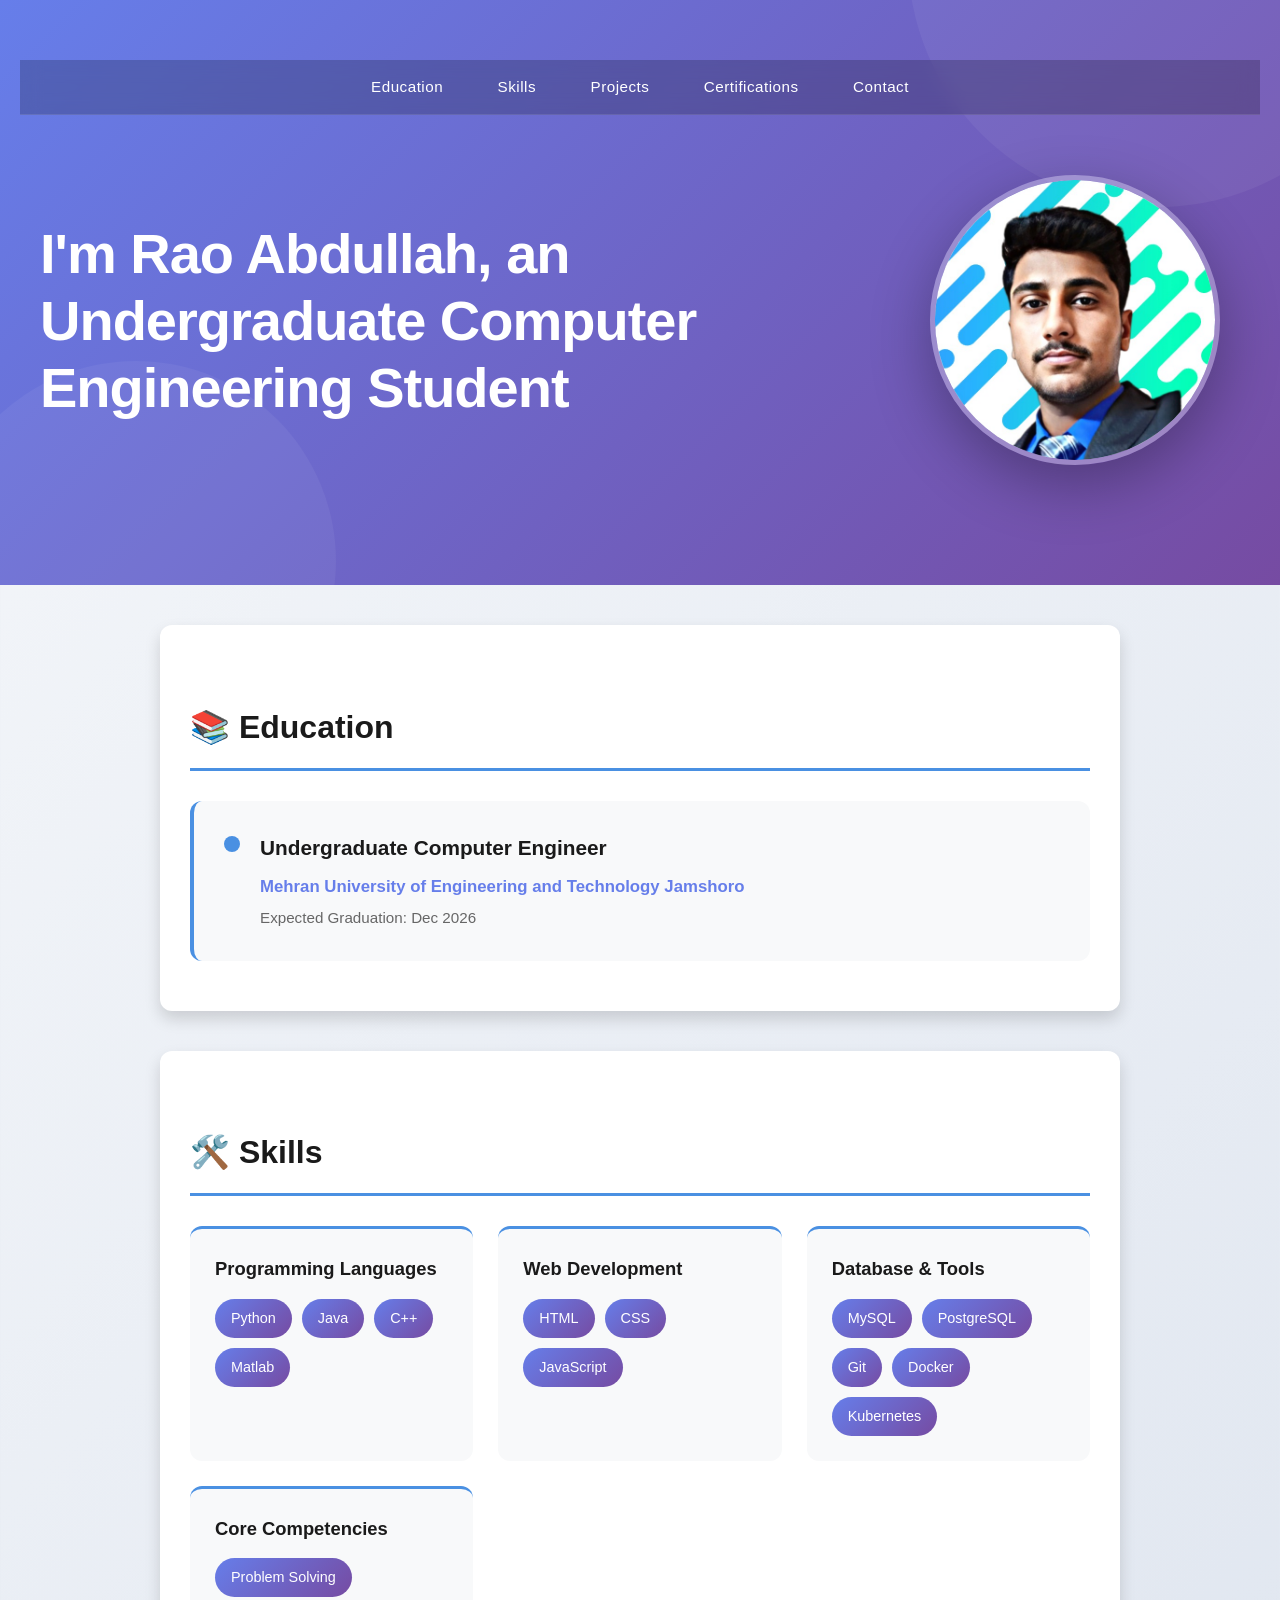
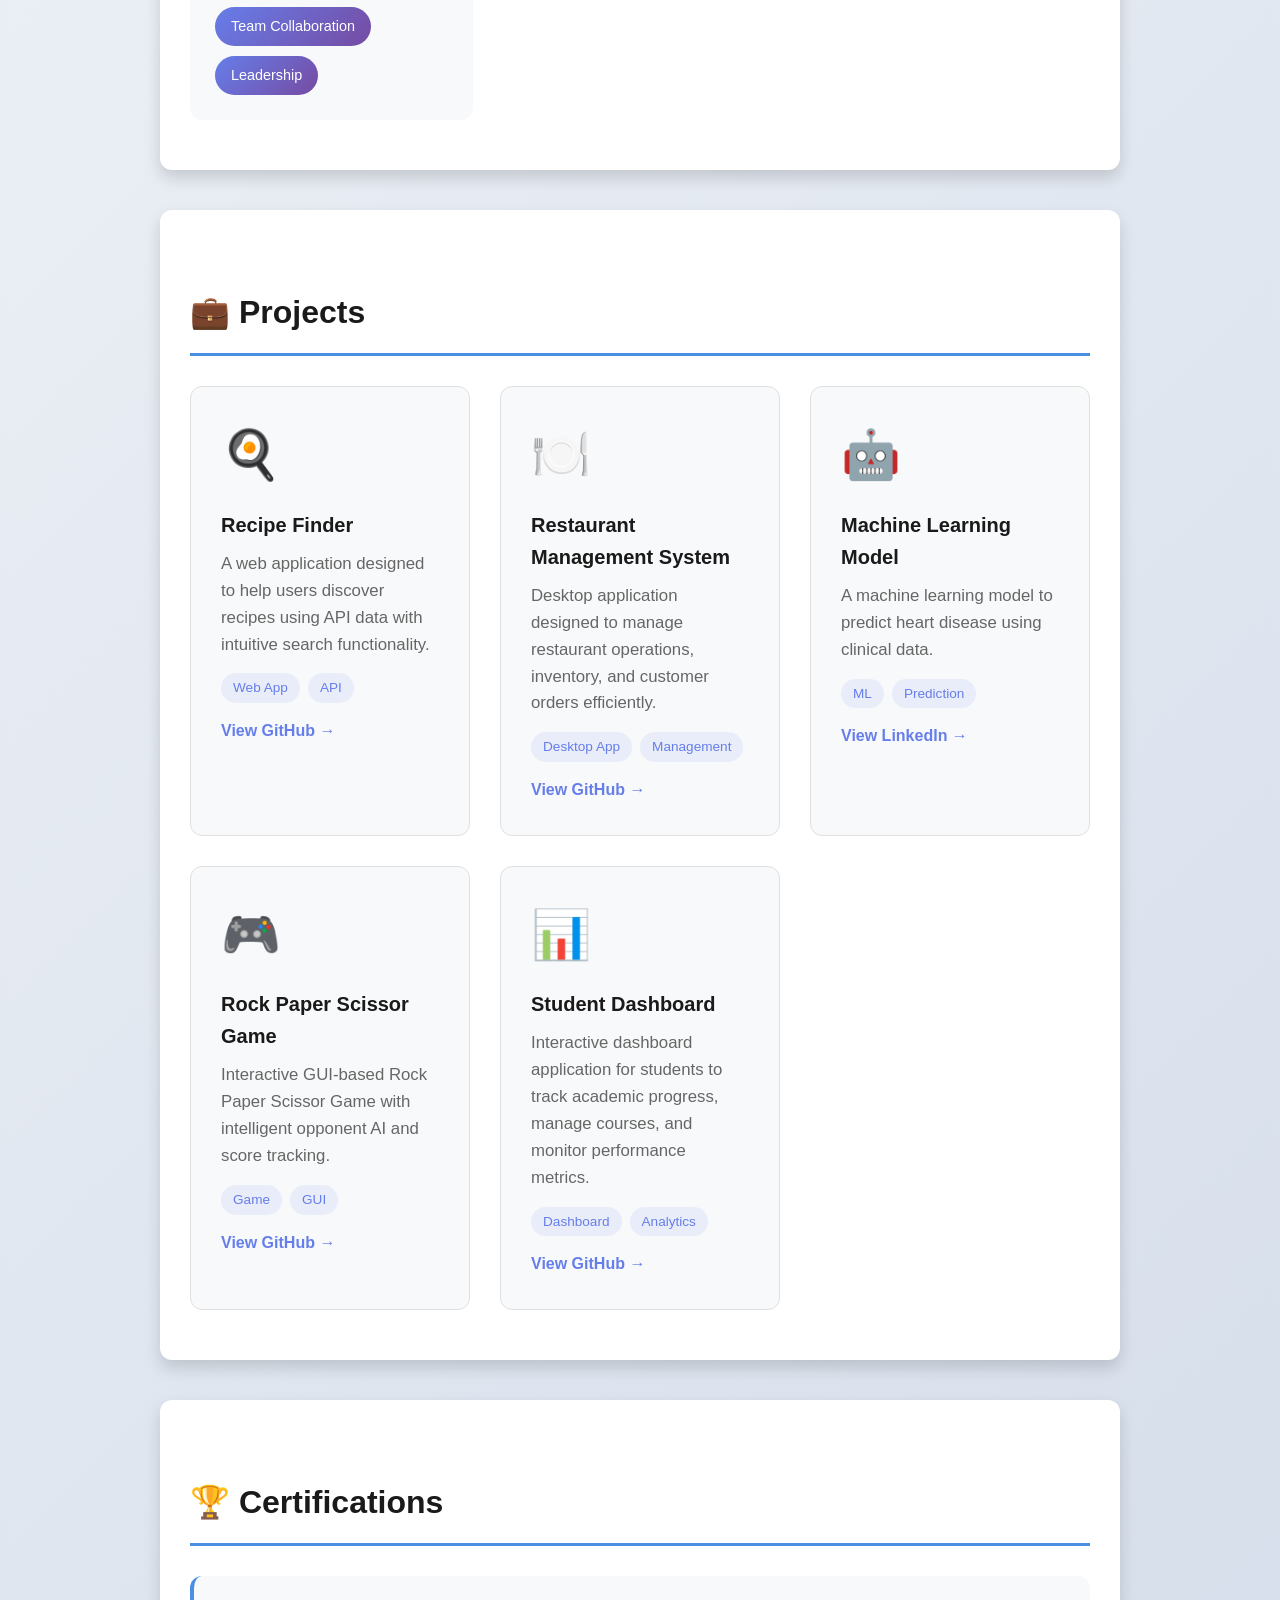
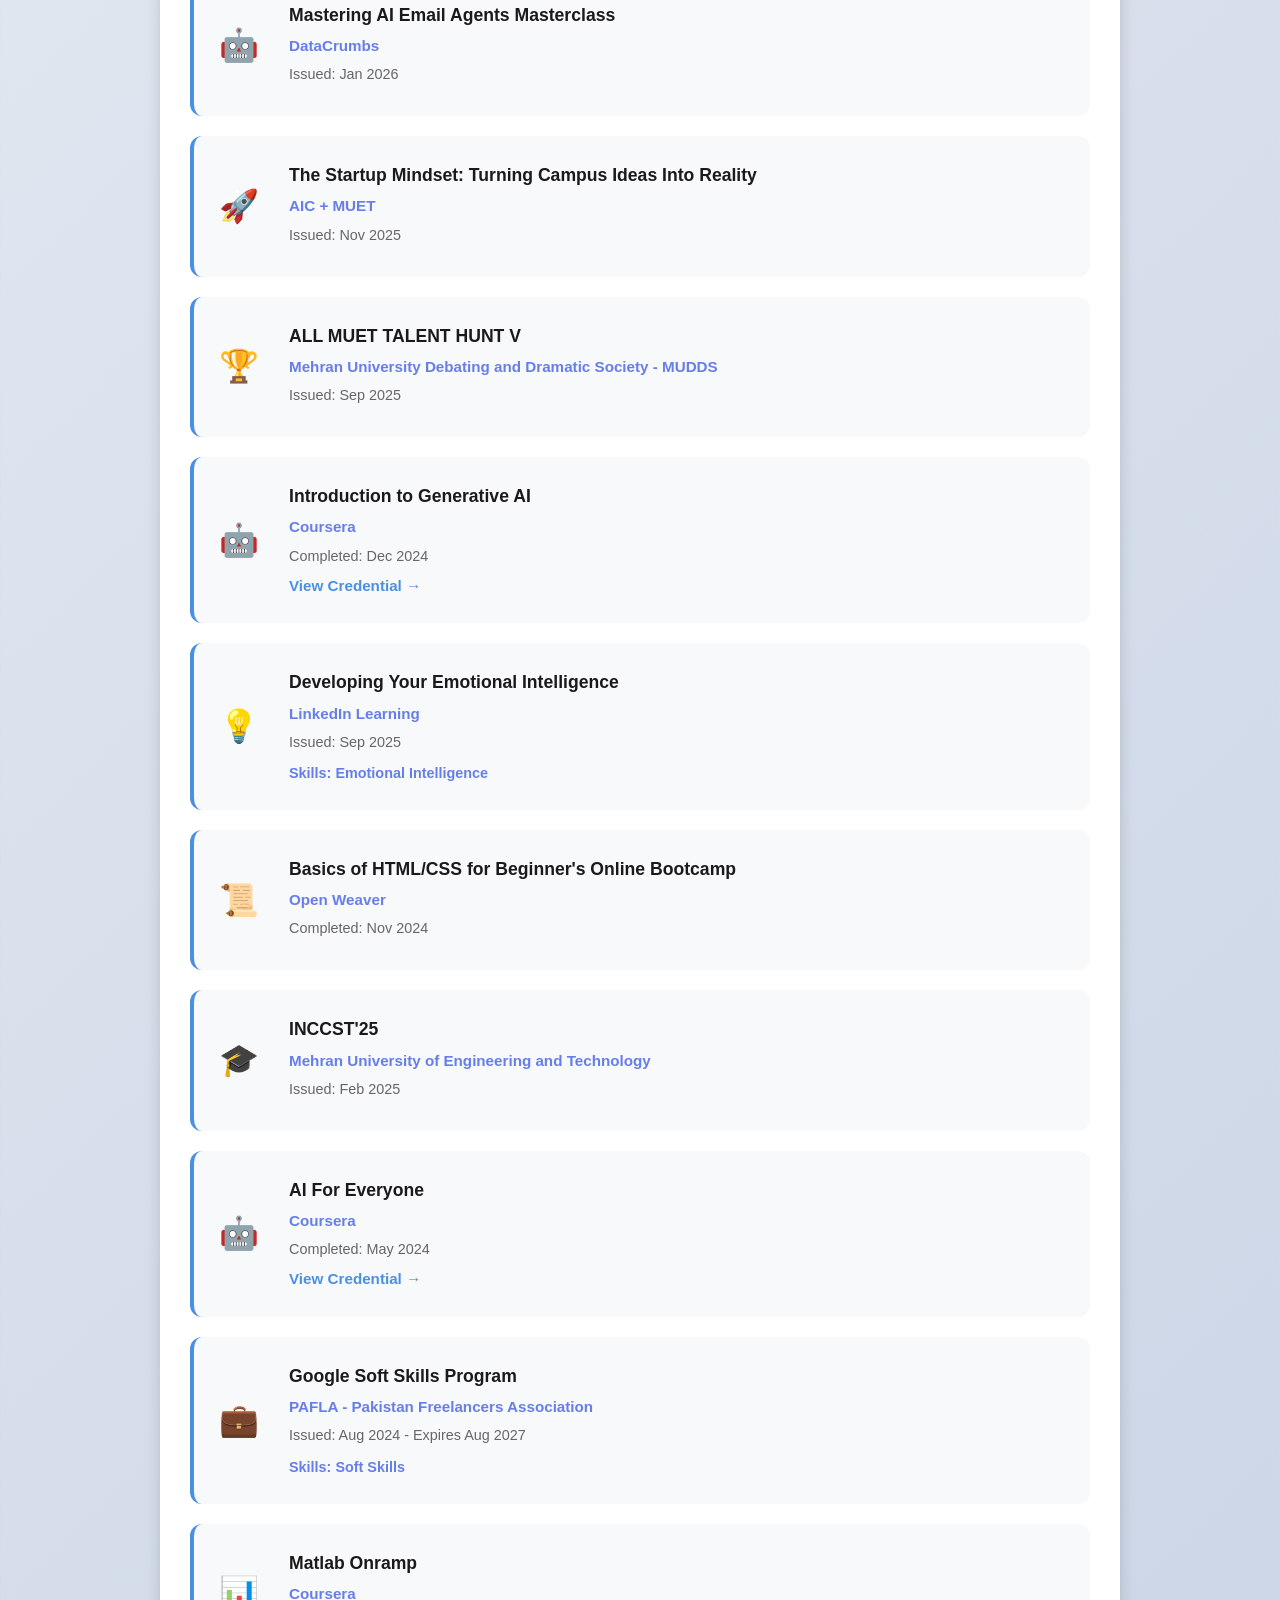
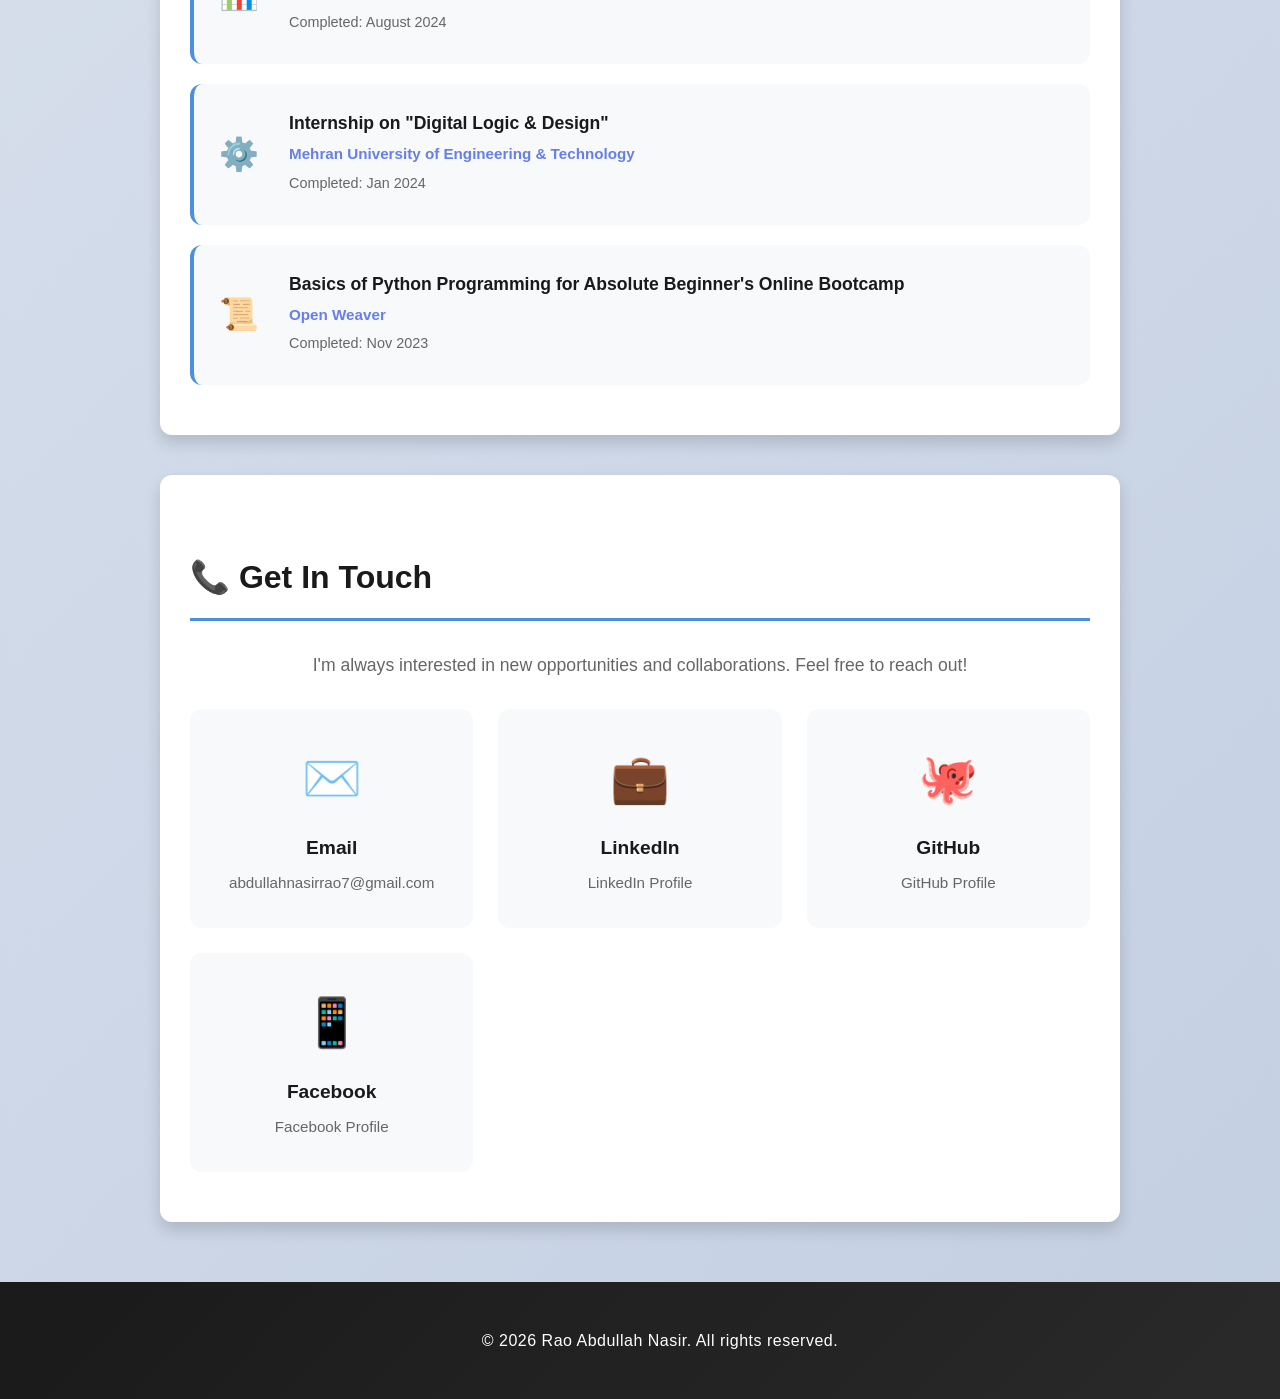
==== commit a04d4b26: "Update index.html" ====
--- a/index.html
+++ b/index.html
@@ -91,7 +91,7 @@
                     <span class="tag">Web App</span>
                     <span class="tag">API</span>
                 </div>
-                <a href="https://github.com/RaoAbullah/Recovery-System-With-Flask-API-GUI" class="project-link">View GitHub →</a>
+                <a href="https://github.com/RaoAbullah/recipe-finder" class="project-link">View GitHub →</a>
             </div>
             <div class="project-card">
                 <div class="project-icon">🍽️</div>
@@ -267,9 +267,10 @@
         </div>
     </section>
     <footer>
-        <p>&copy; 2025 Rao Abdullah Nasir. All rights reserved.</p>
+        <p>&copy; 2026 Rao Abdullah Nasir. All rights reserved.</p>
     </footer>
     <button id="scrollToTopBtn" title="Go to top">Top</button>
     <script src="script.js"></script>
 </body>
-</html>+
+</html>
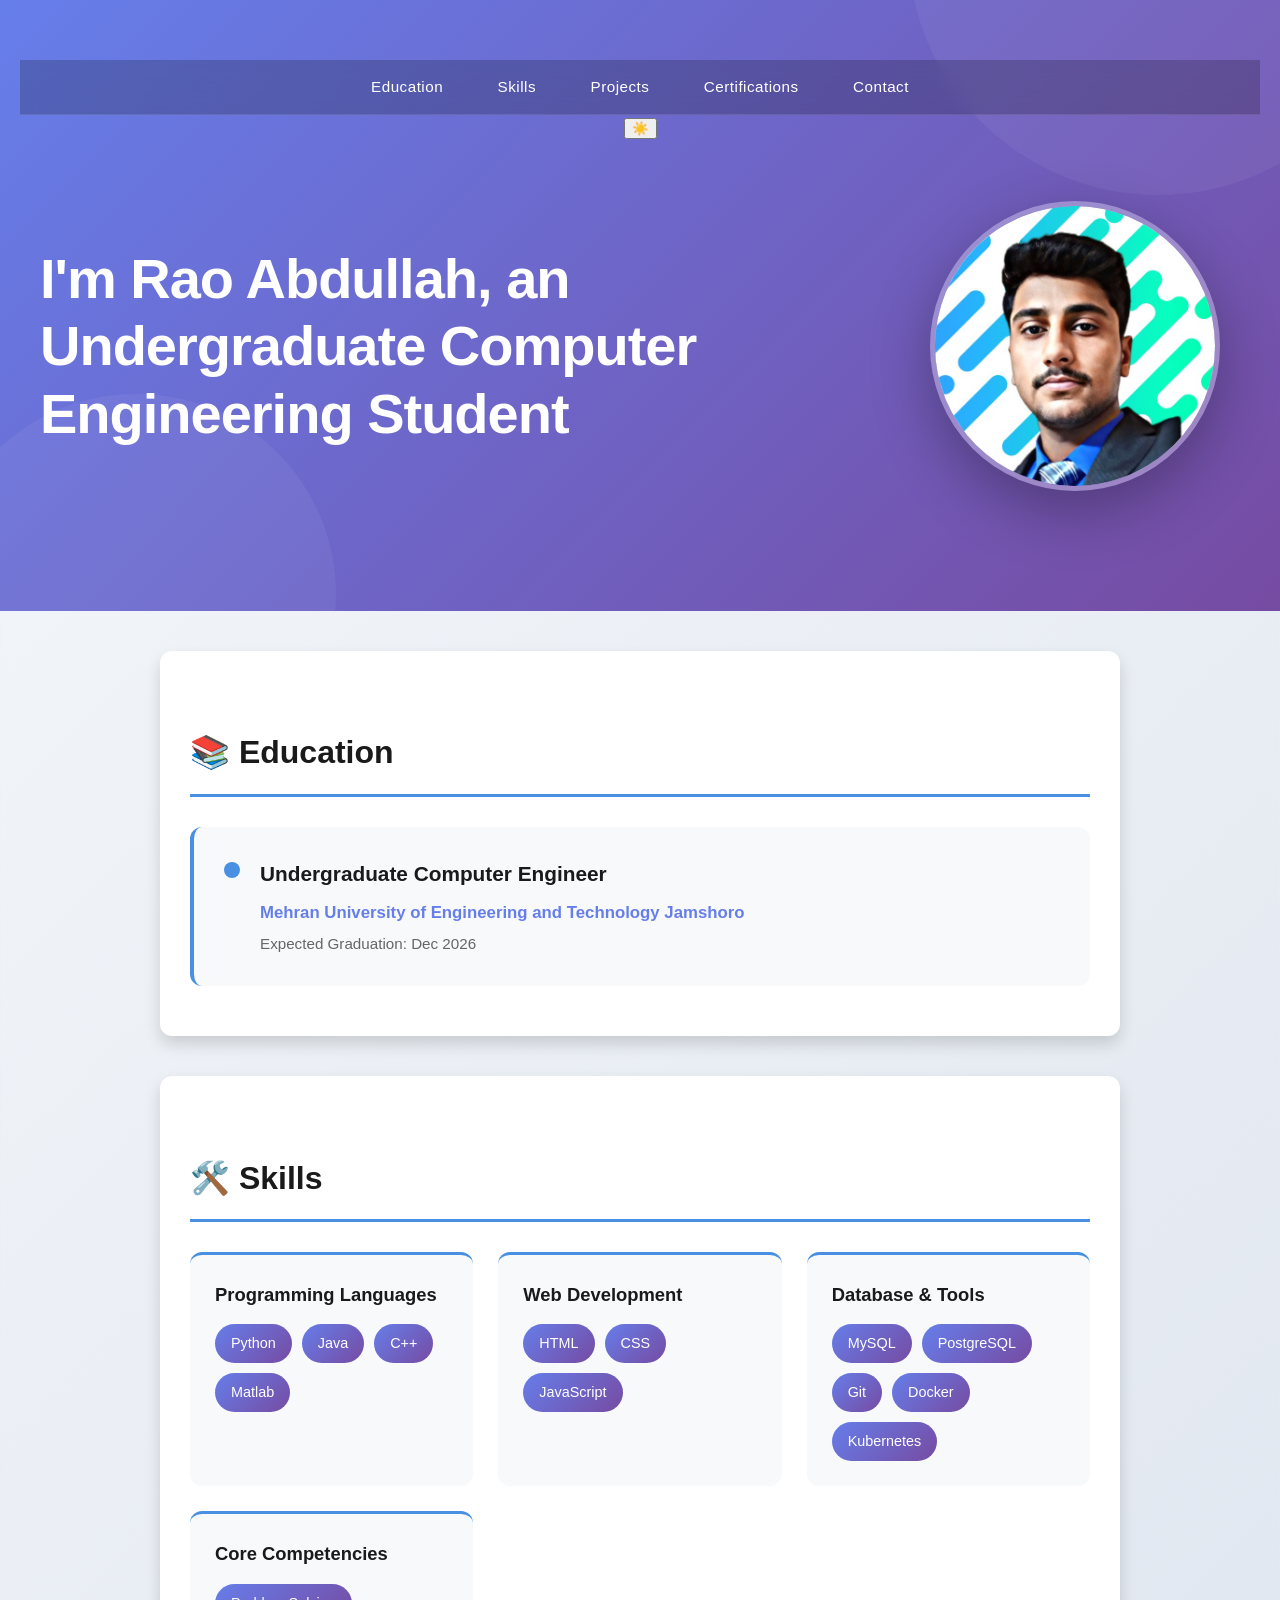
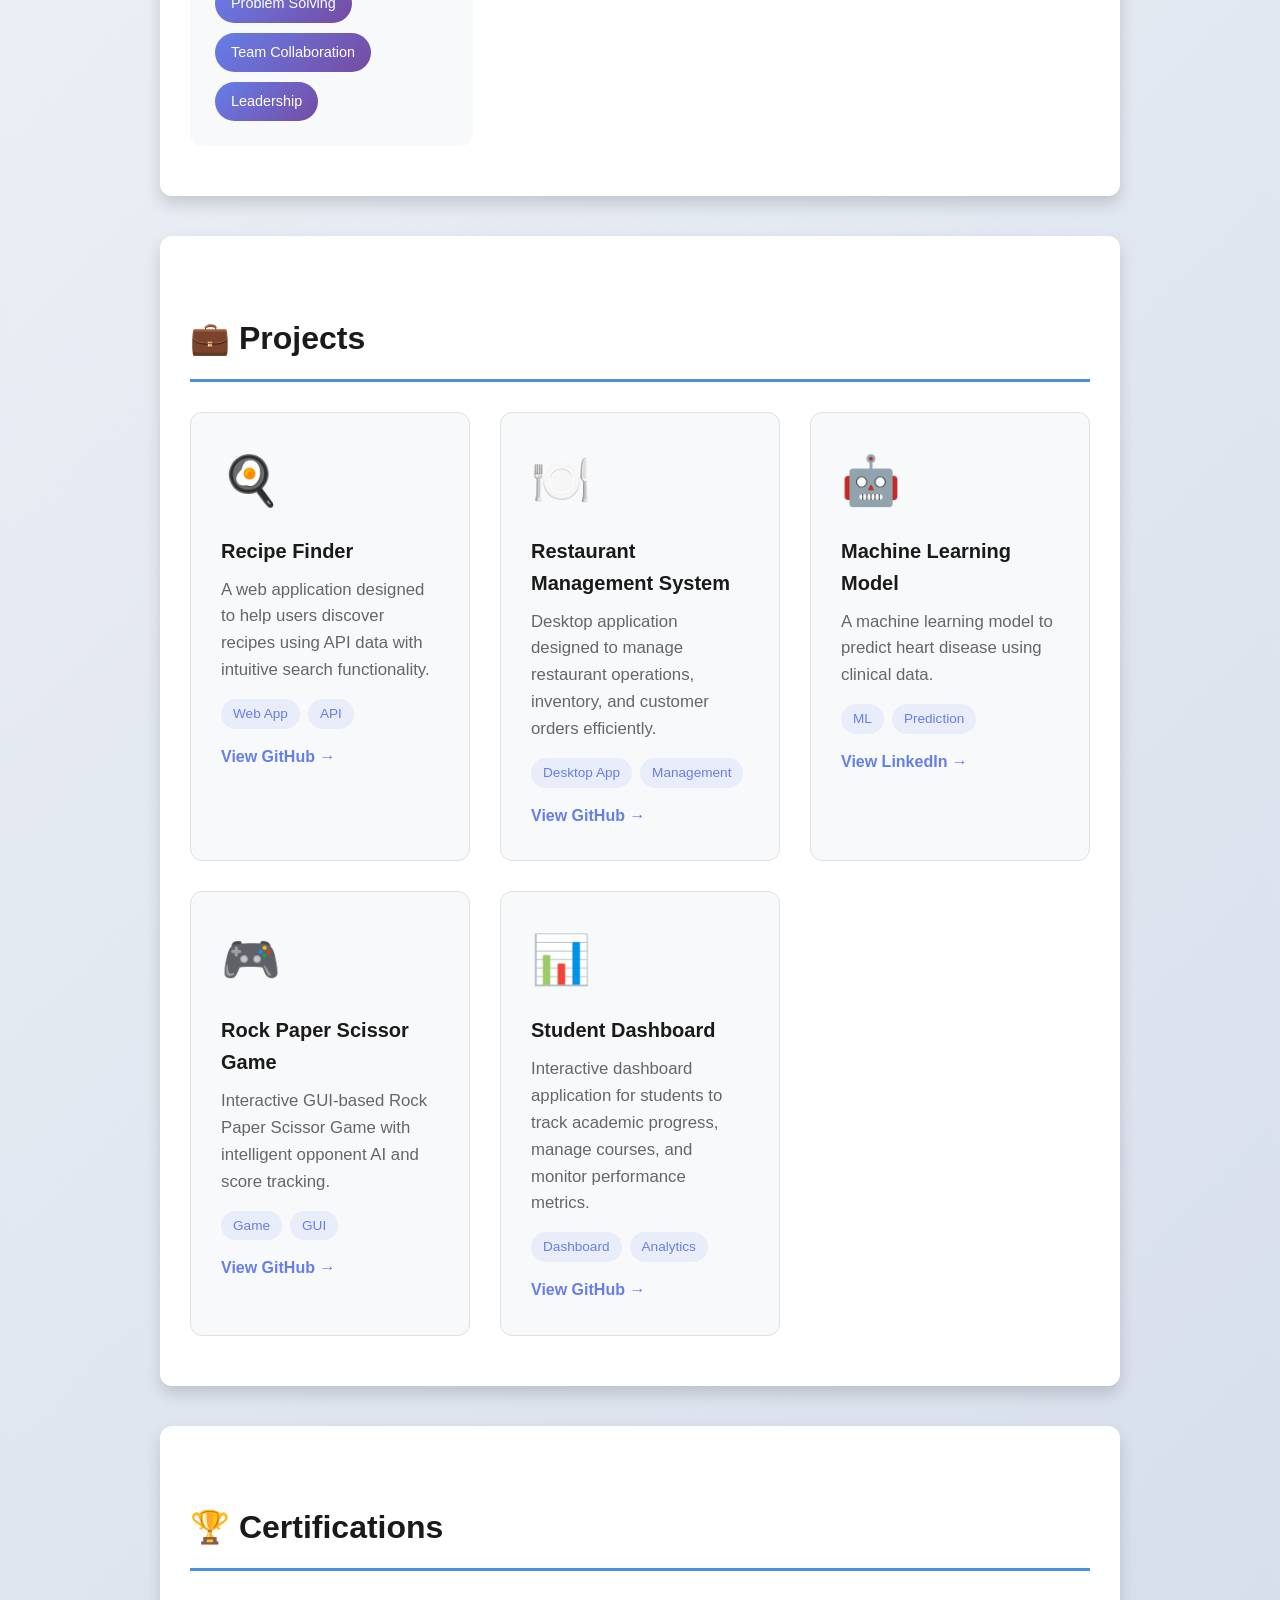
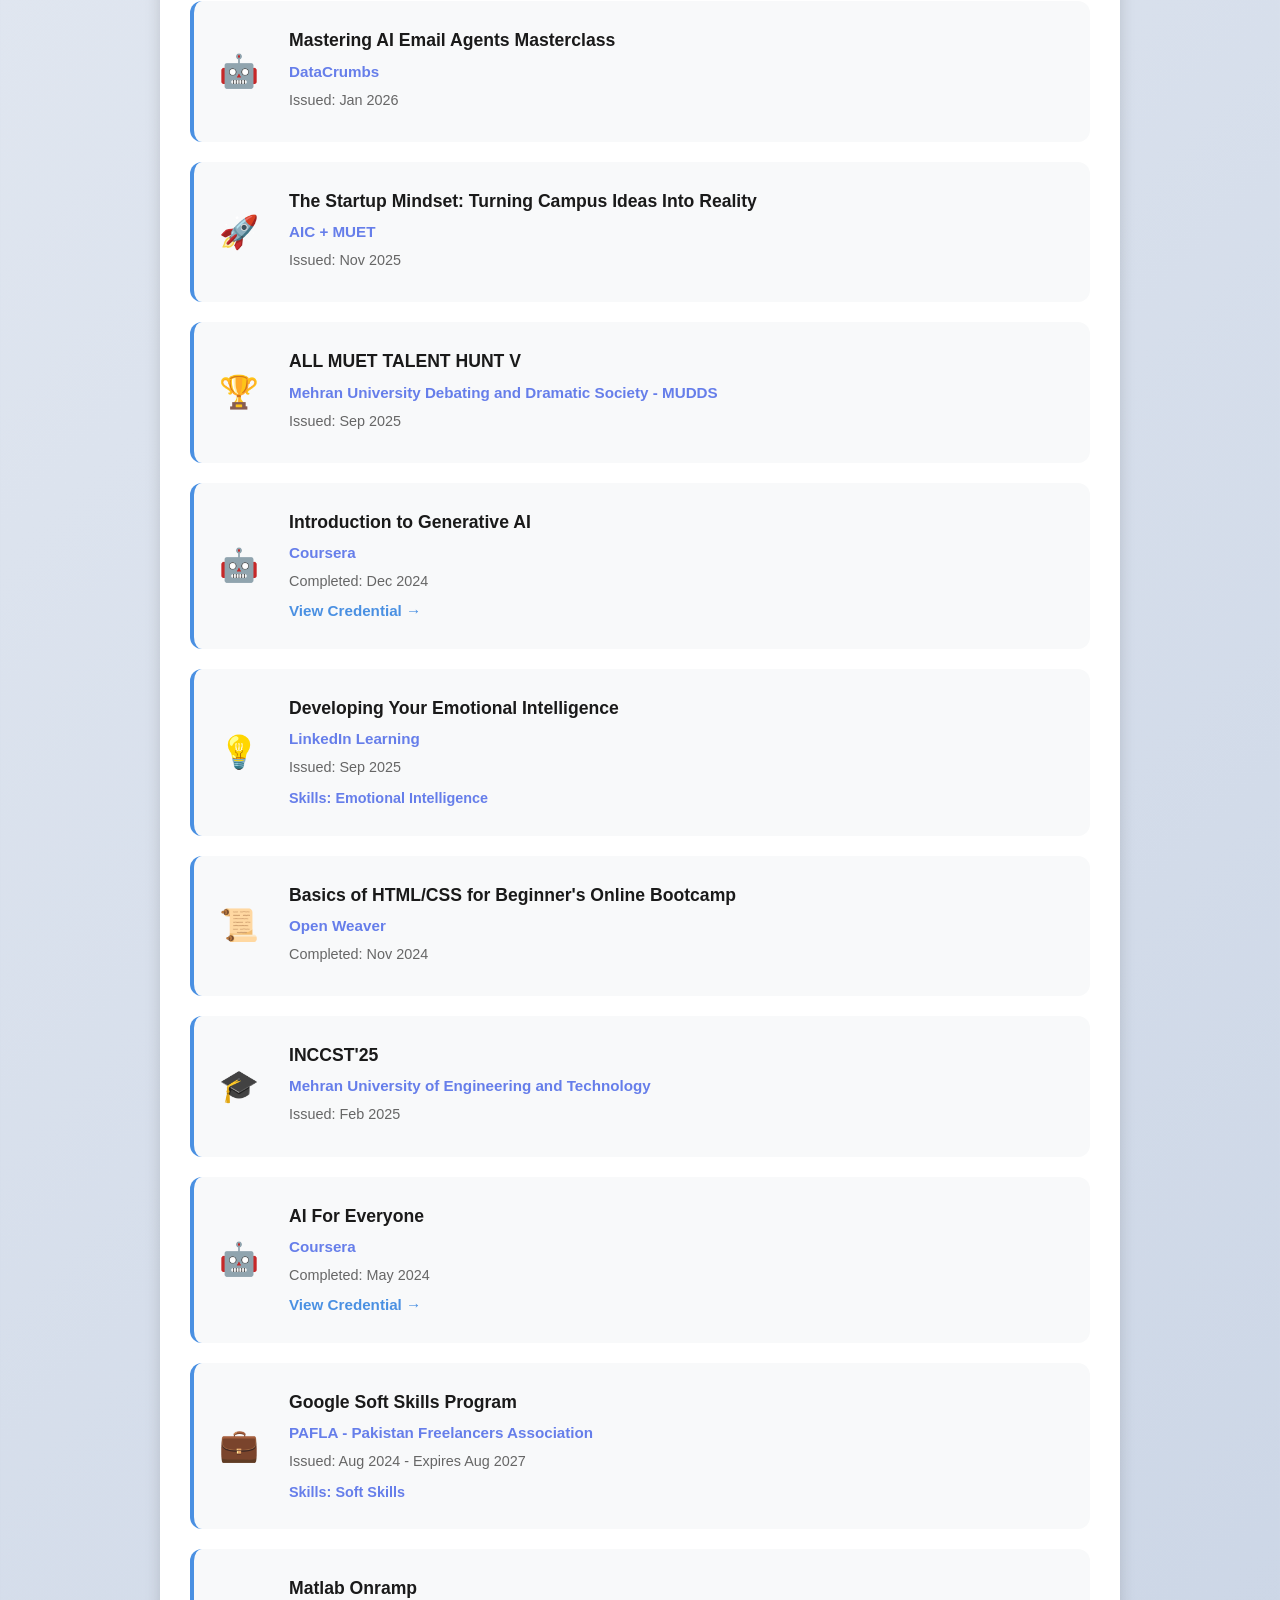
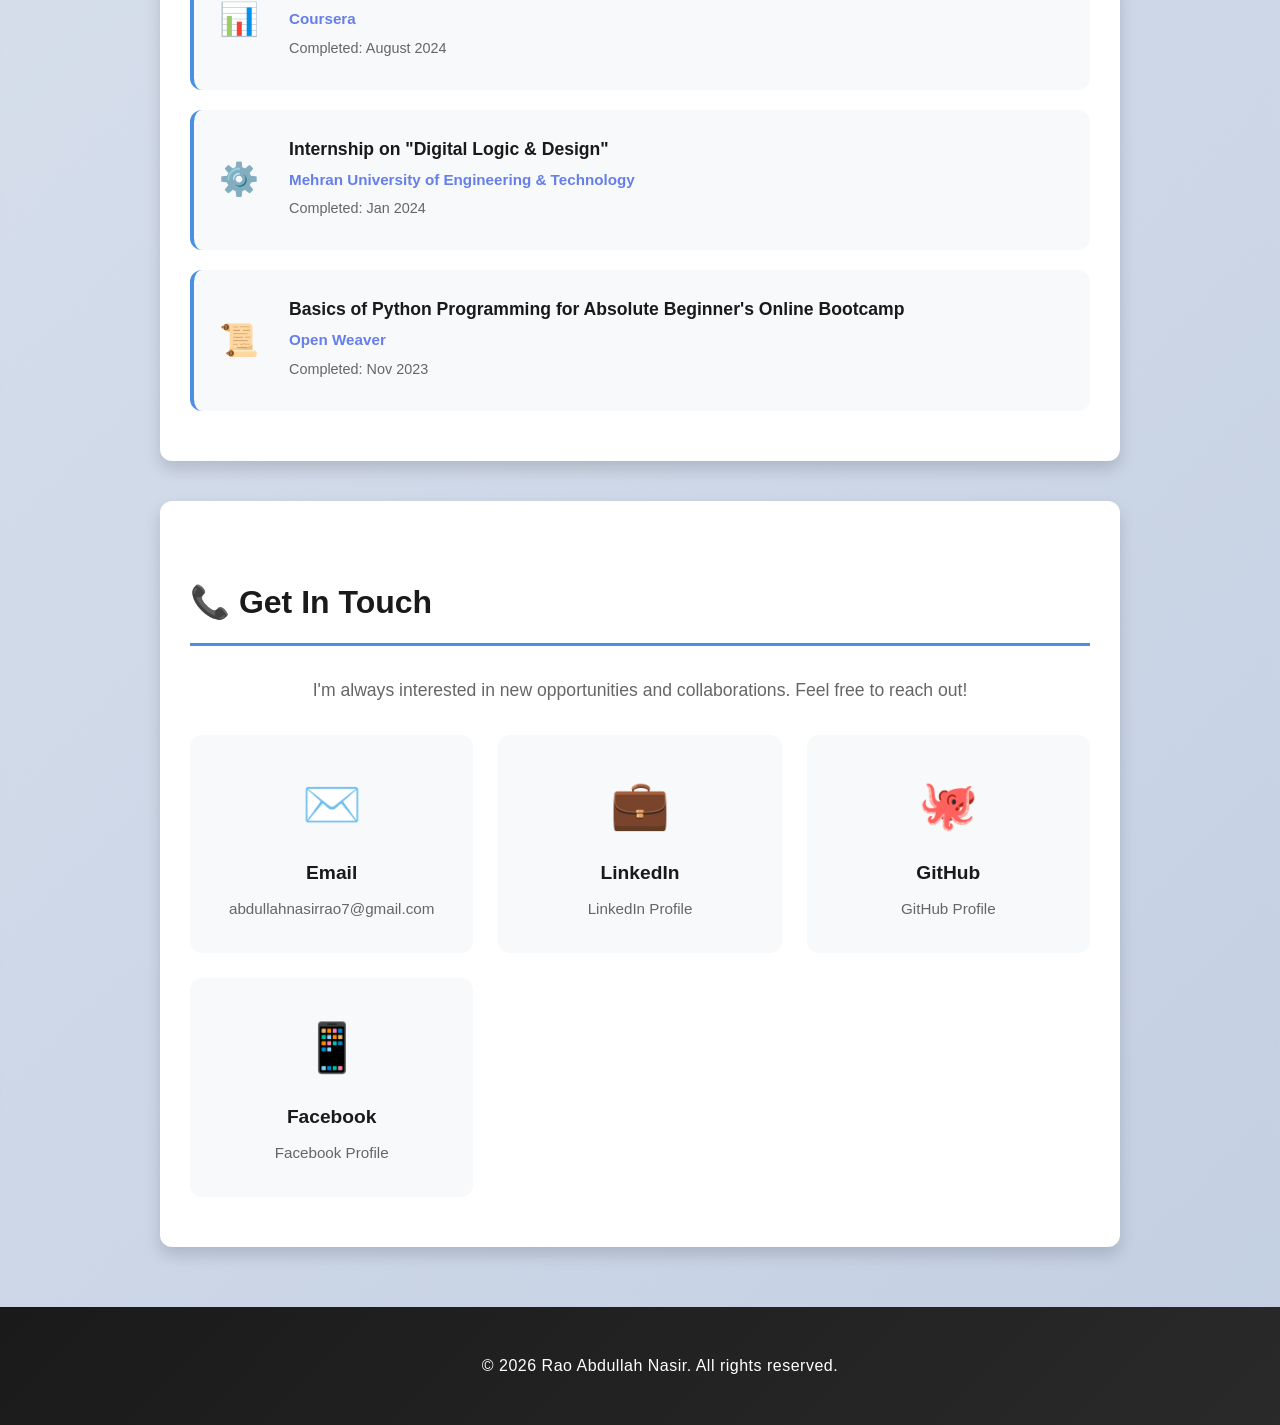
==== commit 7d0d131d: "Update index.html" ====
--- a/index.html
+++ b/index.html
@@ -1,4 +1,3 @@
-
 <!DOCTYPE html>
 <html lang="en">
 <head>
@@ -11,15 +10,22 @@
 </head>
 <body>
     <header>
-        <nav role="navigation" aria-label="Main Navigation">
-            <ul>
-                <li><a href="#education" aria-label="Go to Education section">Education</a></li>
-                <li><a href="#skills" aria-label="Go to Skills section">Skills</a></li>
-                <li><a href="#projects" aria-label="Go to Projects section">Projects</a></li>
-                <li><a href="#certifications" aria-label="Go to Certifications section">Certifications</a></li>
-                <li><a href="#contact" aria-label="Go to Contact section">Contact</a></li>
-            </ul>
-        </nav>
+        <div class="header-top">
+            <nav role="navigation" aria-label="Main Navigation">
+                <div class="nav-wrapper">
+                    <ul>
+                        <li><a href="#education" aria-label="Go to Education section">Education</a></li>
+                        <li><a href="#skills" aria-label="Go to Skills section">Skills</a></li>
+                        <li><a href="#projects" aria-label="Go to Projects section">Projects</a></li>
+                        <li><a href="#certifications" aria-label="Go to Certifications section">Certifications</a></li>
+                        <li><a href="#contact" aria-label="Go to Contact section">Contact</a></li>
+                    </ul>
+                </div>
+            </nav>
+            <div class="theme-switcher">
+                <button class="theme-btn" id="themeBtn" aria-label="Toggle theme">☀️</button>
+            </div>
+        </div>
         <div class="header-content">
             <div class="text-content">
                 <h1>I'm Rao Abdullah, an Undergraduate Computer Engineering Student</h1>
@@ -91,7 +97,7 @@
                     <span class="tag">Web App</span>
                     <span class="tag">API</span>
                 </div>
-                <a href="https://github.com/RaoAbullah/recipe-finder" class="project-link">View GitHub →</a>
+                <a href="https://github.com/RaoAbullah/Recovery-System-With-Flask-API-GUI" class="project-link">View GitHub →</a>
             </div>
             <div class="project-card">
                 <div class="project-icon">🍽️</div>
@@ -269,8 +275,7 @@
     <footer>
         <p>&copy; 2026 Rao Abdullah Nasir. All rights reserved.</p>
     </footer>
-    <button id="scrollToTopBtn" title="Go to top">Top</button>
+    <button id="scrollToTopBtn" title="Go to top">↑</button>
     <script src="script.js"></script>
 </body>
-
 </html>
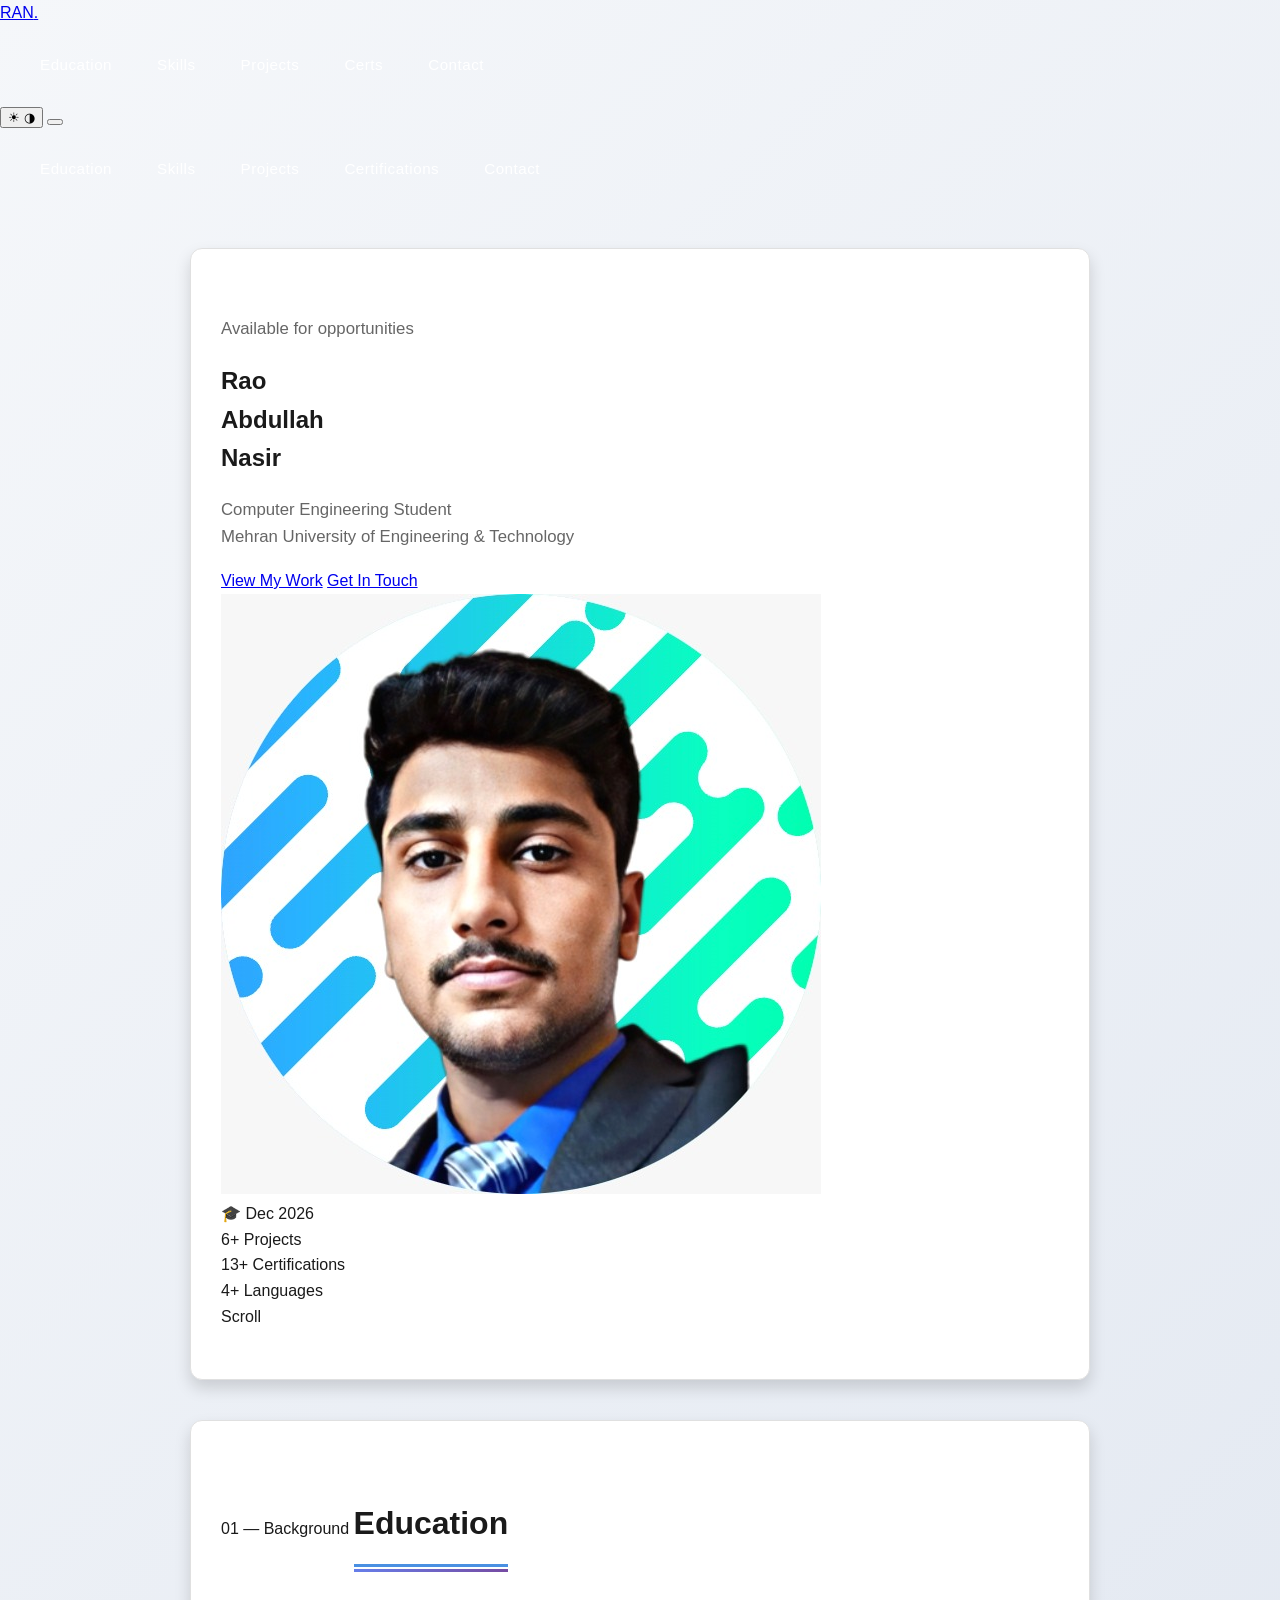
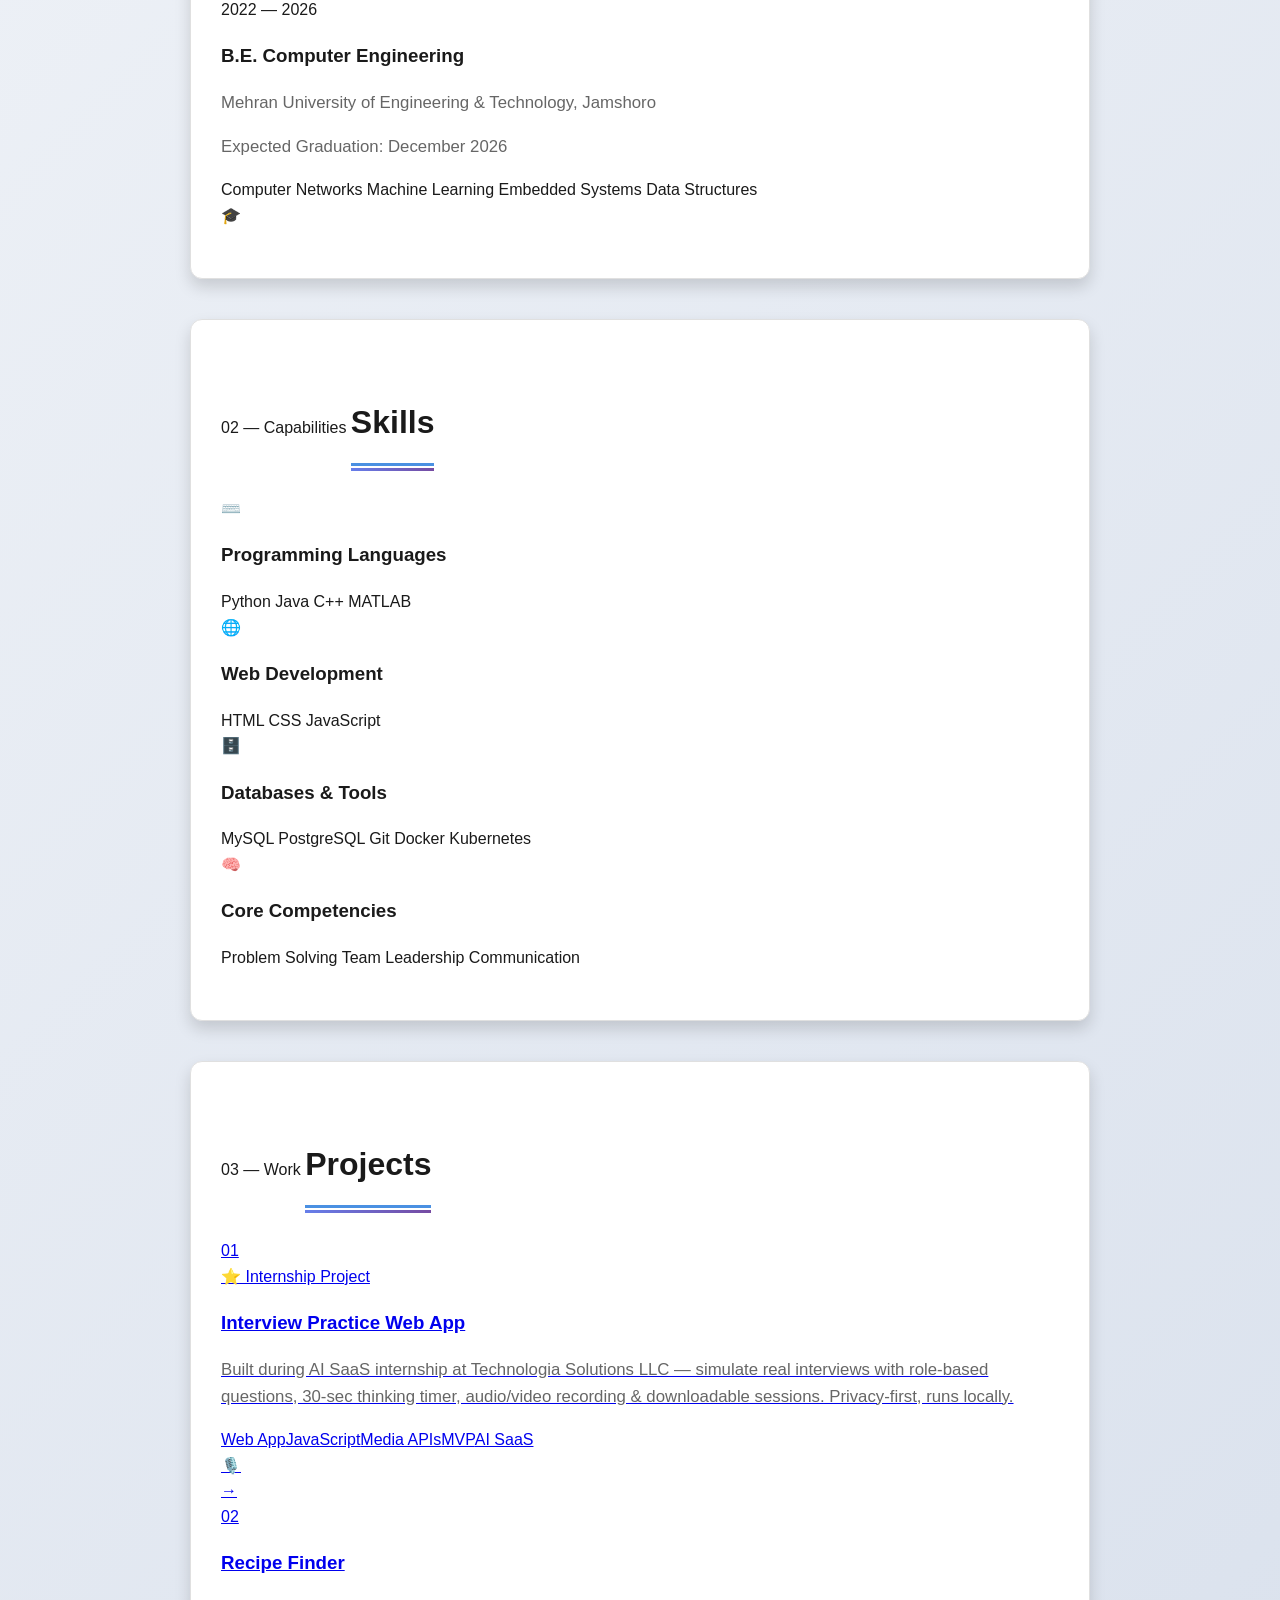
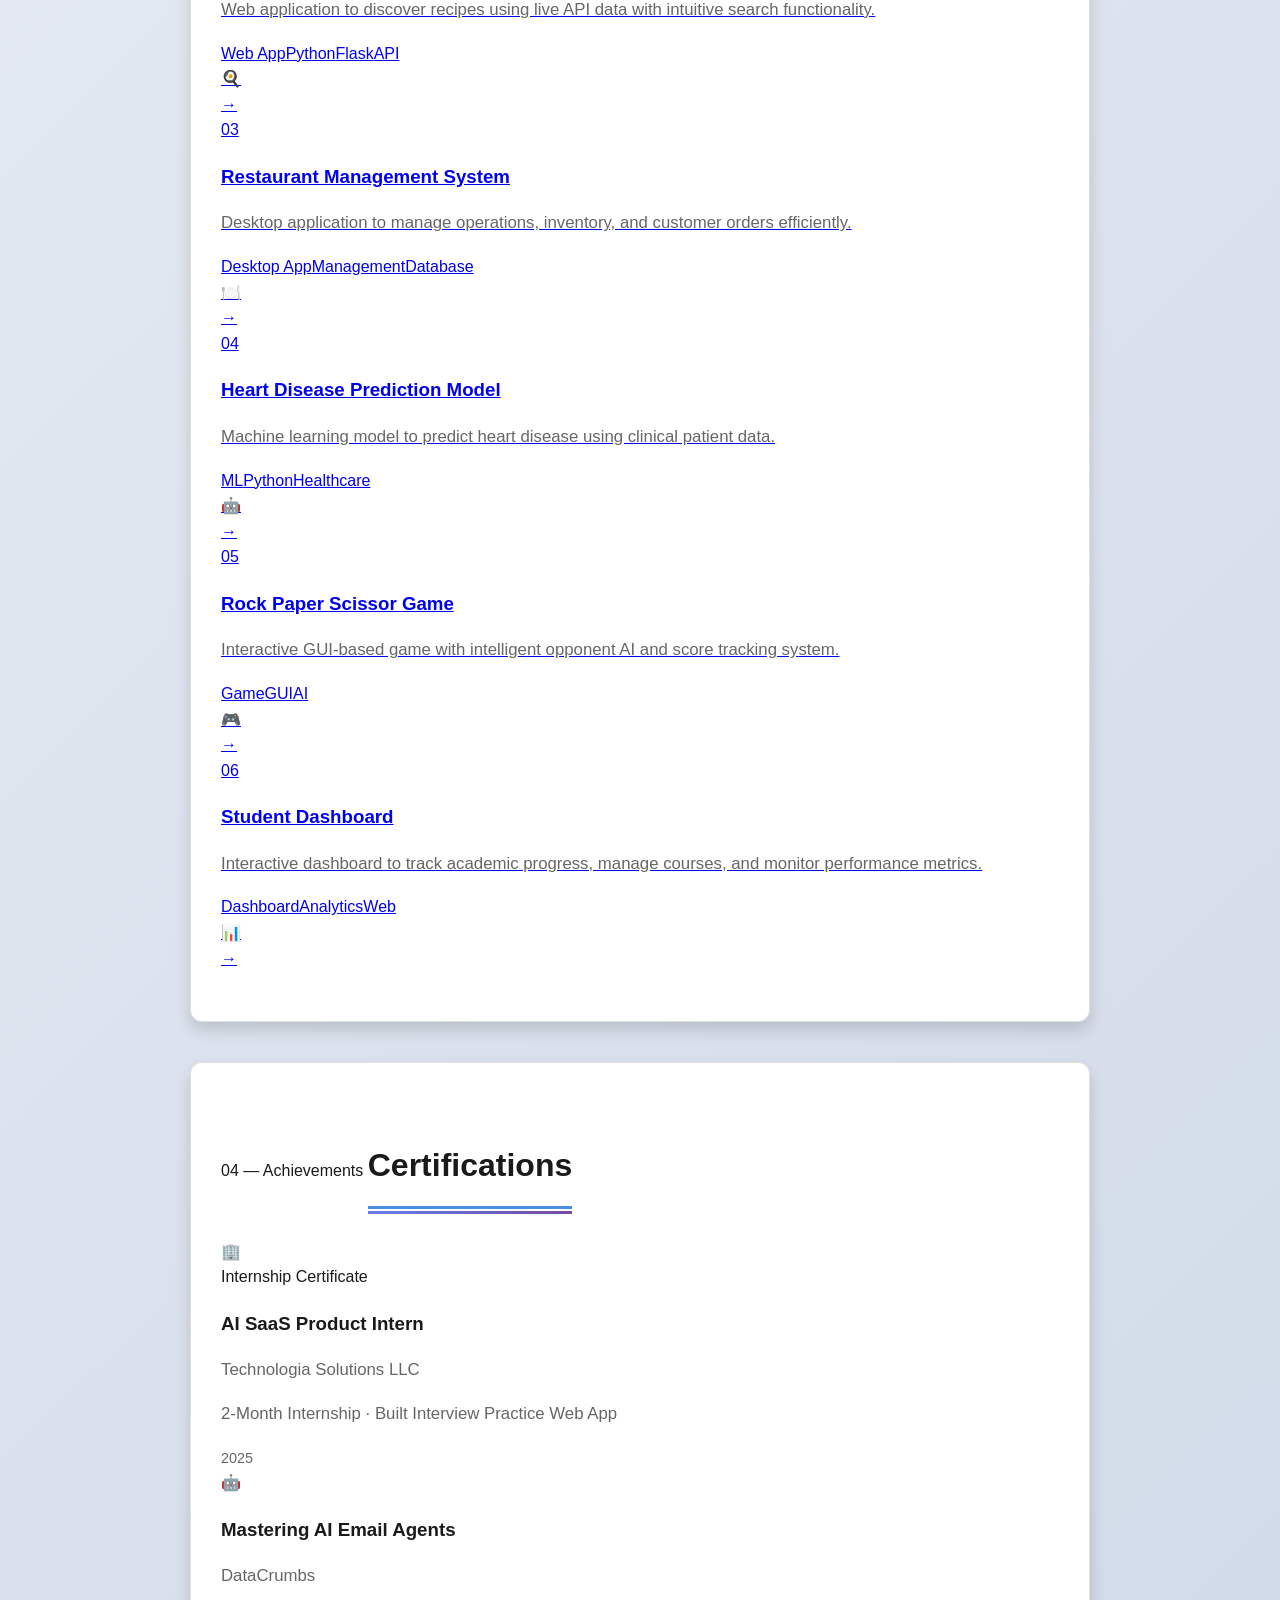
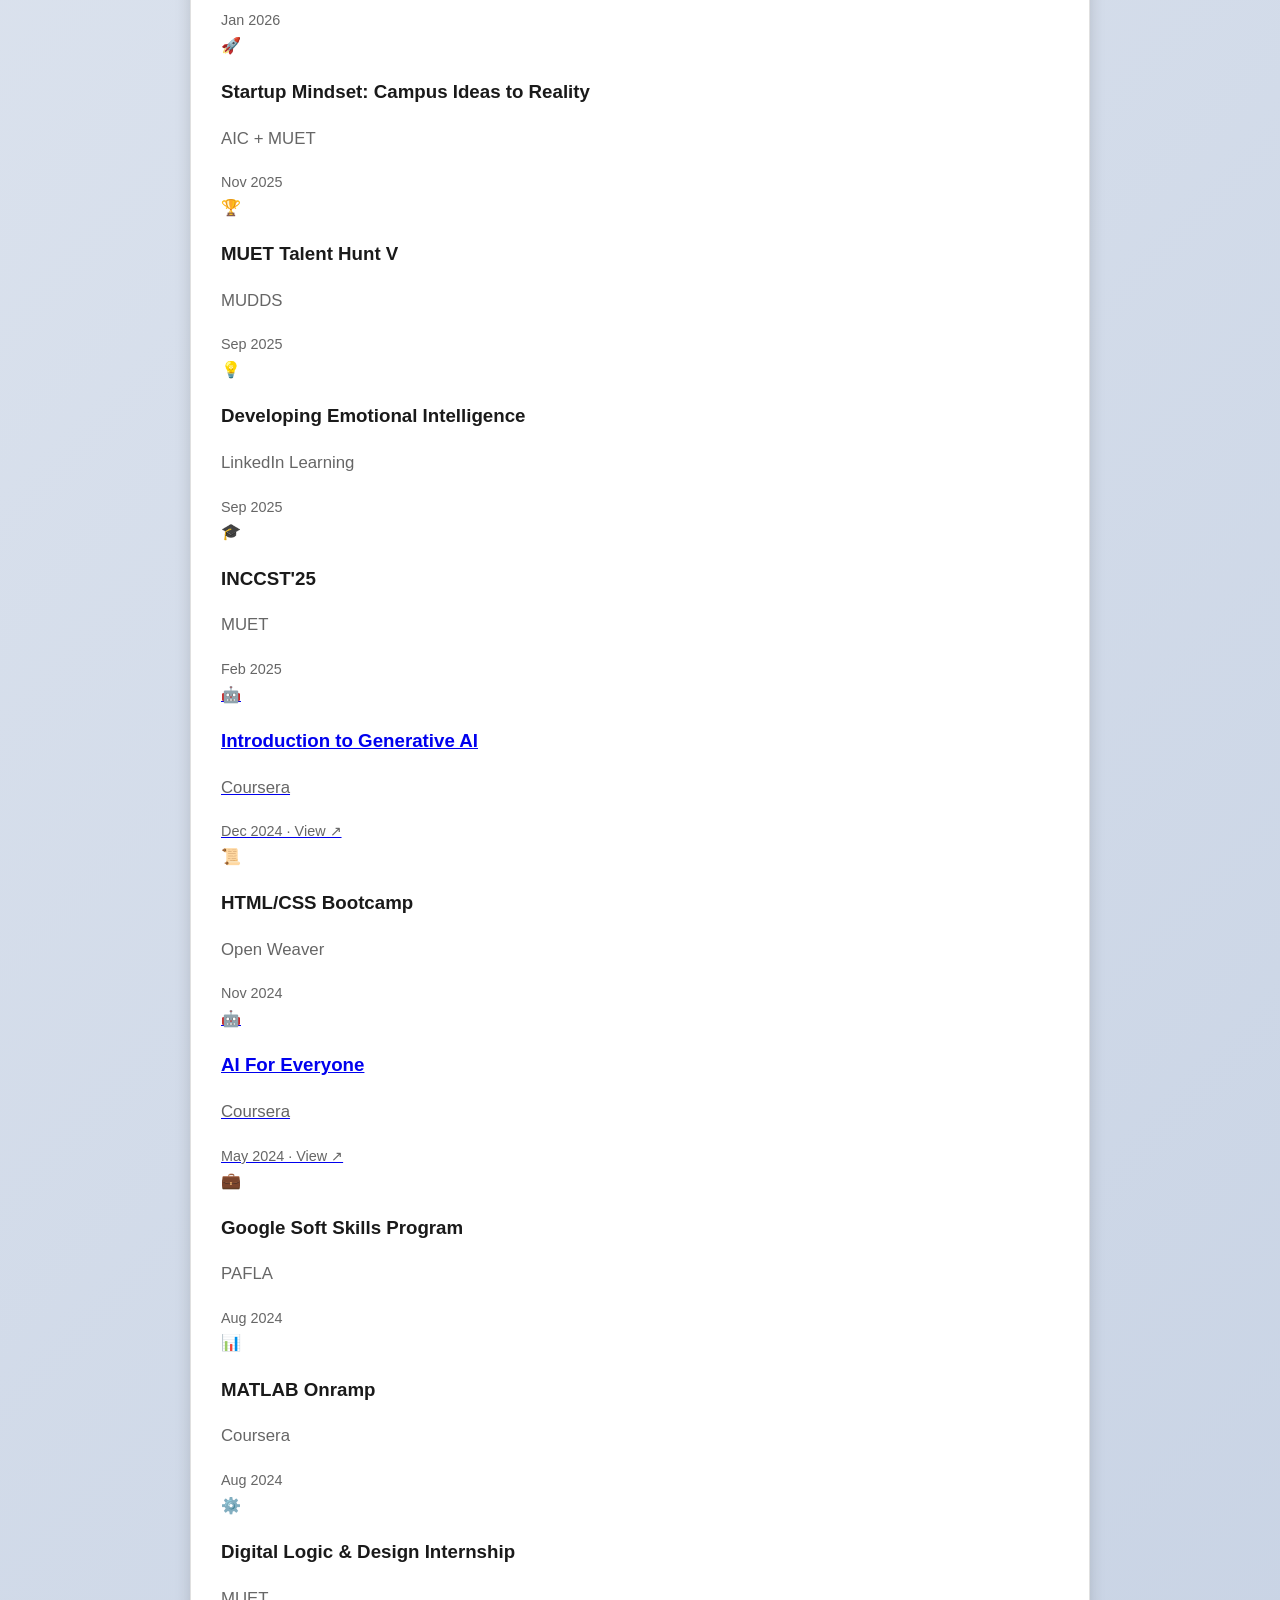
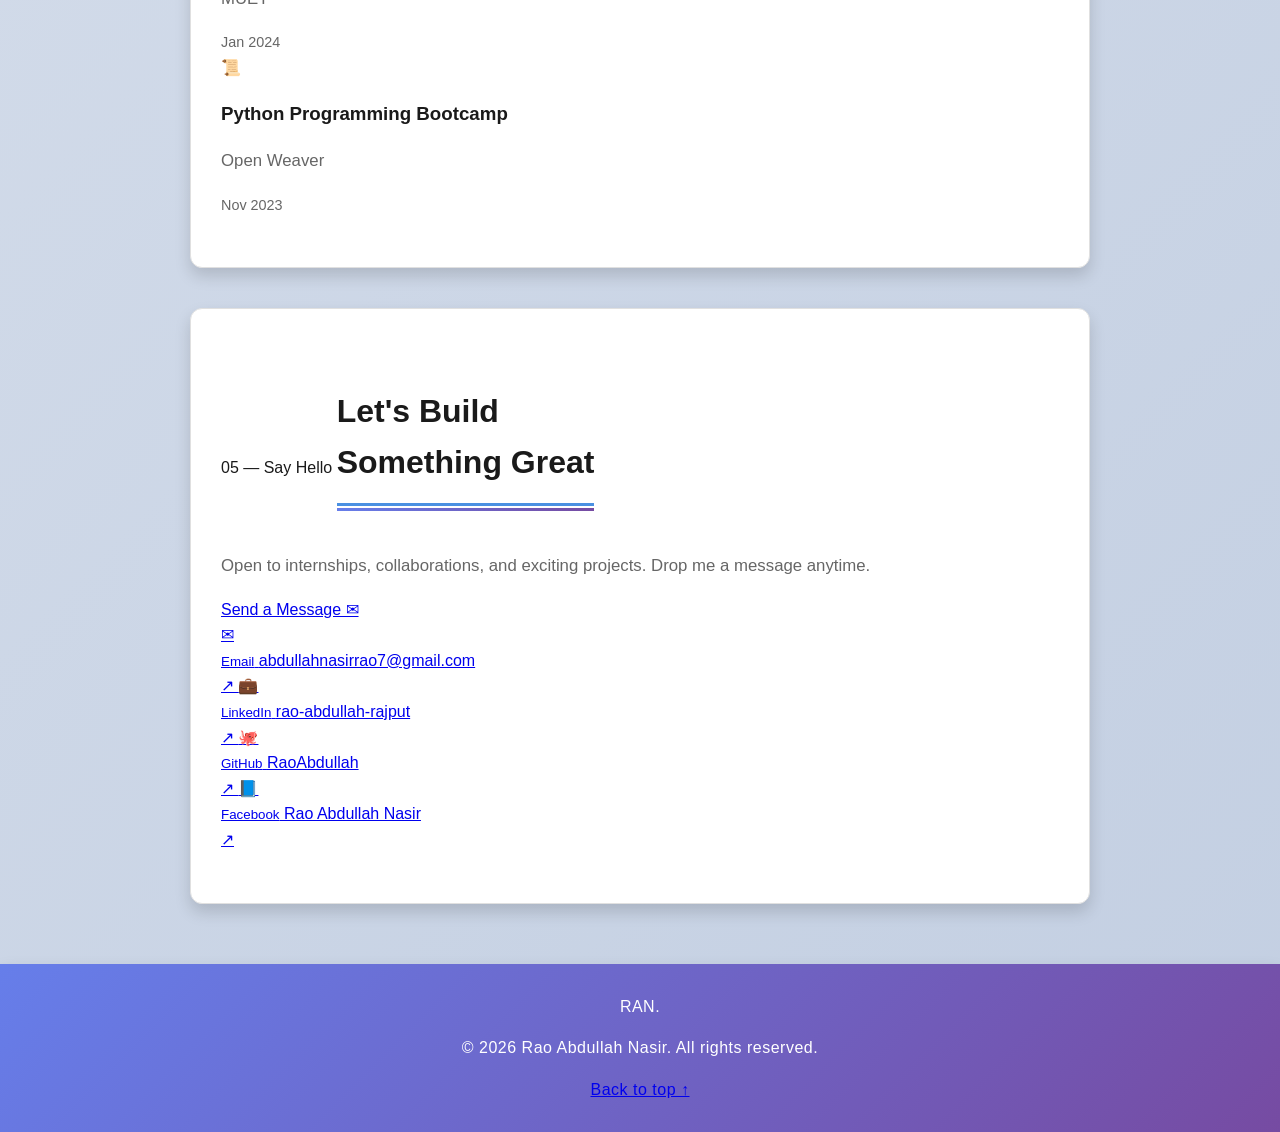
==== commit 553a0938: "Update index.html" ====
--- a/index.html
+++ b/index.html
@@ -1,281 +1,451 @@
 <!DOCTYPE html>
-<html lang="en">
+<html lang="en" data-theme="light">
 <head>
     <meta charset="UTF-8">
     <meta name="viewport" content="width=device-width, initial-scale=1.0">
-    <title>Rao Abdullah Nasir's Portfolio</title>
-    <meta name="description" content="Portfolio of Rao Abdullah Nasir, Computer Engineering Student at MUET">
-    <meta name="keywords" content="portfolio, computer engineer, projects, skills">
+    <title>Rao Abdullah Nasir — Computer Engineer</title>
+    <meta name="description" content="Portfolio of Rao Abdullah Nasir, Computer Engineering Student at MUET Jamshoro">
+    <link rel="preconnect" href="https://fonts.googleapis.com">
+    <link rel="preconnect" href="https://fonts.gstatic.com" crossorigin>
+    <link href="https://fonts.googleapis.com/css2?family=Syne:wght@400;600;700;800&family=DM+Sans:ital,wght@0,300;0,400;0,500;1,300&family=JetBrains+Mono:wght@400;500&display=swap" rel="stylesheet">
     <link rel="stylesheet" href="style.css">
 </head>
 <body>
-    <header>
-        <div class="header-top">
-            <nav role="navigation" aria-label="Main Navigation">
-                <div class="nav-wrapper">
-                    <ul>
-                        <li><a href="#education" aria-label="Go to Education section">Education</a></li>
-                        <li><a href="#skills" aria-label="Go to Skills section">Skills</a></li>
-                        <li><a href="#projects" aria-label="Go to Projects section">Projects</a></li>
-                        <li><a href="#certifications" aria-label="Go to Certifications section">Certifications</a></li>
-                        <li><a href="#contact" aria-label="Go to Contact section">Contact</a></li>
-                    </ul>
-                </div>
-            </nav>
-            <div class="theme-switcher">
-                <button class="theme-btn" id="themeBtn" aria-label="Toggle theme">☀️</button>
-            </div>
-        </div>
-        <div class="header-content">
-            <div class="text-content">
-                <h1>I'm Rao Abdullah, an Undergraduate Computer Engineering Student</h1>
-            </div>
-            <img src="profile-pic (21).jpeg" alt="Rao Abdullah Nasir" class="profile-pic">
-        </div>
-    </header>
-    <section id="education">
-        <h2>📚 Education</h2>
-        <div class="education-card">
-            <div class="education-timeline">
-                <div class="timeline-marker"></div>
-                <div class="education-content">
-                    <h3>Undergraduate Computer Engineer</h3>
-                    <p class="institution">Mehran University of Engineering and Technology Jamshoro</p>
-                    <p class="timeline-date">Expected Graduation: Dec 2026</p>
-                </div>
-            </div>
-        </div>
-    </section>
-    <section id="skills">
-        <h2>🛠️ Skills</h2>
-        <div class="skills-container">
-            <div class="skill-category">
-                <h3>Programming Languages</h3>
-                <div class="skill-tags">
-                    <span class="skill-tag">Python</span>
-                    <span class="skill-tag">Java</span>
-                    <span class="skill-tag">C++</span>
-                    <span class="skill-tag">Matlab</span>
-                </div>
-            </div>
-            <div class="skill-category">
-                <h3>Web Development</h3>
-                <div class="skill-tags">
-                    <span class="skill-tag">HTML</span>
-                    <span class="skill-tag">CSS</span>
-                    <span class="skill-tag">JavaScript</span>
-                </div>
-            </div>
-            <div class="skill-category">
-                <h3>Database & Tools</h3>
-                <div class="skill-tags">
-                    <span class="skill-tag">MySQL</span>
-                    <span class="skill-tag">PostgreSQL</span>
-                    <span class="skill-tag">Git</span>
-                    <span class="skill-tag">Docker</span>
-                    <span class="skill-tag">Kubernetes</span>
-                </div>
-            </div>
-            <div class="skill-category">
-                <h3>Core Competencies</h3>
-                <div class="skill-tags">
-                    <span class="skill-tag">Problem Solving</span>
-                    <span class="skill-tag">Team Collaboration</span>
-                    <span class="skill-tag">Leadership</span>
-                </div>
-            </div>
-        </div>
-    </section>
-    <section id="projects">
-        <h2>💼 Projects</h2>
-        <div class="projects-grid">
-            <div class="project-card">
-                <div class="project-icon">🍳</div>
-                <h3>Recipe Finder</h3>
-                <p>A web application designed to help users discover recipes using API data with intuitive search functionality.</p>
-                <div class="project-tags">
-                    <span class="tag">Web App</span>
-                    <span class="tag">API</span>
-                </div>
-                <a href="https://github.com/RaoAbullah/Recovery-System-With-Flask-API-GUI" class="project-link">View GitHub →</a>
-            </div>
-            <div class="project-card">
-                <div class="project-icon">🍽️</div>
-                <h3>Restaurant Management System</h3>
-                <p>Desktop application designed to manage restaurant operations, inventory, and customer orders efficiently.</p>
-                <div class="project-tags">
-                    <span class="tag">Desktop App</span>
-                    <span class="tag">Management</span>
-                </div>
-                <a href="https://github.com/ahmedfarazsyk/restroperator" class="project-link">View GitHub →</a>
-            </div>
-            <div class="project-card">
-                <div class="project-icon">🤖</div>
-                <h3>Machine Learning Model</h3>
-                <p>A machine learning model to predict heart disease using clinical data.</p>
-                <div class="project-tags">
-                    <span class="tag">ML</span>
-                    <span class="tag">Prediction</span>
-                </div>
-                <a href="https://www.linkedin.com/posts/rao-abdullah-rajput_a-heart-disease-prediction-ai-model-with-activity-7404007405883297792-KQe2?utm_source=social_share_send&utm_medium=android_app&rcm=ACoAAESp-BUBT1ieL5J5Z4nk26yVy4INB9jksFc&utm_campaign=copy_link" class="project-link">View LinkedIn →</a>
-            </div>
-            <div class="project-card">
-                <div class="project-icon">🎮</div>
-                <h3>Rock Paper Scissor Game</h3>
-                <p>Interactive GUI-based Rock Paper Scissor Game with intelligent opponent AI and score tracking.</p>
-                <div class="project-tags">
-                    <span class="tag">Game</span>
-                    <span class="tag">GUI</span>
-                </div>
-                <a href="https://github.com/ahmedfarazsyk/rockpaperscissor" class="project-link">View GitHub →</a>
-            </div>
-            <div class="project-card">
-                <div class="project-icon">📊</div>
-                <h3>Student Dashboard</h3>
-                <p>Interactive dashboard application for students to track academic progress, manage courses, and monitor performance metrics.</p>
-                <div class="project-tags">
-                    <span class="tag">Dashboard</span>
-                    <span class="tag">Analytics</span>
-                </div>
-                <a href="https://github.com/RaoAbullah/studentdashboard" class="project-link">View GitHub →</a>
-            </div>
-        </div>
-    </section>
-    <section id="certifications">
-        <h2>🏆 Certifications</h2>
-        <div class="certifications-list">
-            <div class="cert-item">
-                <div class="cert-badge">🤖</div>
-                <div class="cert-content">
-                    <h3>Mastering AI Email Agents Masterclass</h3>
-                    <p class="cert-issuer">DataCrumbs</p>
-                    <p class="cert-date">Issued: Jan 2026</p>
-                </div>
-            </div>
-            <div class="cert-item">
-                <div class="cert-badge">🚀</div>
-                <div class="cert-content">
-                    <h3>The Startup Mindset: Turning Campus Ideas Into Reality</h3>
-                    <p class="cert-issuer">AIC + MUET</p>
-                    <p class="cert-date">Issued: Nov 2025</p>
-                </div>
-            </div>
-            <div class="cert-item">
-                <div class="cert-badge">🏆</div>
-                <div class="cert-content">
-                    <h3>ALL MUET TALENT HUNT V</h3>
-                    <p class="cert-issuer">Mehran University Debating and Dramatic Society - MUDDS</p>
-                    <p class="cert-date">Issued: Sep 2025</p>
-                </div>
-            </div>
-            <div class="cert-item">
-                <div class="cert-badge">🤖</div>
-                <div class="cert-content">
-                    <h3>Introduction to Generative AI</h3>
-                    <p class="cert-issuer">Coursera</p>
-                    <p class="cert-date">Completed: Dec 2024</p>
-                    <a href="https://www.coursera.org/account/accomplishments/records/WCTCEJYXC9U8" class="cert-link">View Credential →</a>
-                </div>
-            </div>
-            <div class="cert-item">
-                <div class="cert-badge">💡</div>
-                <div class="cert-content">
-                    <h3>Developing Your Emotional Intelligence</h3>
-                    <p class="cert-issuer">LinkedIn Learning</p>
-                    <p class="cert-date">Issued: Sep 2025</p>
-                    <p class="cert-skills">Skills: Emotional Intelligence</p>
-                </div>
-            </div>
-            <div class="cert-item">
-                <div class="cert-badge">📜</div>
-                <div class="cert-content">
-                    <h3>Basics of HTML/CSS for Beginner's Online Bootcamp</h3>
-                    <p class="cert-issuer">Open Weaver</p>
-                    <p class="cert-date">Completed: Nov 2024</p>
-                </div>
-            </div>
-            <div class="cert-item">
-                <div class="cert-badge">🎓</div>
-                <div class="cert-content">
-                    <h3>INCCST'25</h3>
-                    <p class="cert-issuer">Mehran University of Engineering and Technology</p>
-                    <p class="cert-date">Issued: Feb 2025</p>
-                </div>
-            </div>
-            <div class="cert-item">
-                <div class="cert-badge">🤖</div>
-                <div class="cert-content">
-                    <h3>AI For Everyone</h3>
-                    <p class="cert-issuer">Coursera</p>
-                    <p class="cert-date">Completed: May 2024</p>
-                    <a href="https://www.coursera.org/account/accomplishments/records/7CQ3H7T4ZX3M" class="cert-link">View Credential →</a>
-                </div>
-            </div>
-            <div class="cert-item">
-                <div class="cert-badge">💼</div>
-                <div class="cert-content">
-                    <h3>Google Soft Skills Program</h3>
-                    <p class="cert-issuer">PAFLA - Pakistan Freelancers Association</p>
-                    <p class="cert-date">Issued: Aug 2024 - Expires Aug 2027</p>
-                    <p class="cert-skills">Skills: Soft Skills</p>
-                </div>
-            </div>
-            <div class="cert-item">
-                <div class="cert-badge">📊</div>
-                <div class="cert-content">
-                    <h3>Matlab Onramp</h3>
-                    <p class="cert-issuer">Coursera</p>
-                    <p class="cert-date">Completed: August 2024</p>
-                </div>
-            </div>
-            <div class="cert-item">
-                <div class="cert-badge">⚙️</div>
-                <div class="cert-content">
-                    <h3>Internship on "Digital Logic & Design"</h3>
-                    <p class="cert-issuer">Mehran University of Engineering & Technology</p>
-                    <p class="cert-date">Completed: Jan 2024</p>
-                </div>
-            </div>
-            <div class="cert-item">
-                <div class="cert-badge">📜</div>
-                <div class="cert-content">
-                    <h3>Basics of Python Programming for Absolute Beginner's Online Bootcamp</h3>
-                    <p class="cert-issuer">Open Weaver</p>
-                    <p class="cert-date">Completed: Nov 2023</p>
-                </div>
-            </div>
-        </div>
-    </section>
-    <section id="contact">
-        <h2>📞 Get In Touch</h2>
-        <p class="contact-intro">I'm always interested in new opportunities and collaborations. Feel free to reach out!</p>
-        <div class="contact-grid">
-            <a href="mailto:abdullahnasirrao7@gmail.com" class="contact-card">
-                <div class="contact-icon">✉️</div>
-                <h3>Email</h3>
-                <p>abdullahnasirrao7@gmail.com</p>
-            </a>
-            <a href="https://www.linkedin.com/in/rao-abdullah-rajput" class="contact-card" target="_blank">
-                <div class="contact-icon">💼</div>
-                <h3>LinkedIn</h3>
-                <p>LinkedIn Profile</p>
-            </a>
-            <a href="https://github.com/RaoAbdullah" class="contact-card" target="_blank">
-                <div class="contact-icon">🐙</div>
-                <h3>GitHub</h3>
-                <p>GitHub Profile</p>
-            </a>
-            <a href="https://www.facebook.com/raoabdullah.nasir.9?mibextid=ZbWKwL" class="contact-card" target="_blank">
-                <div class="contact-icon">📱</div>
-                <h3>Facebook</h3>
-                <p>Facebook Profile</p>
-            </a>
-        </div>
-    </section>
-    <footer>
-        <p>&copy; 2026 Rao Abdullah Nasir. All rights reserved.</p>
+
+    <div class="noise"></div>
+
+    <nav class="navbar" id="navbar">
+        <div class="nav-inner">
+            <a href="#hero" class="nav-logo">RAN<span class="dot">.</span></a>
+            <ul class="nav-links">
+                <li><a href="#education">Education</a></li>
+                <li><a href="#skills">Skills</a></li>
+                <li><a href="#projects">Projects</a></li>
+                <li><a href="#certifications">Certs</a></li>
+                <li><a href="#contact">Contact</a></li>
+            </ul>
+            <button class="theme-toggle" id="themeToggle" aria-label="Toggle theme">
+                <span class="toggle-track">
+                    <span class="toggle-icon sun">☀</span>
+                    <span class="toggle-icon moon">◑</span>
+                    <span class="toggle-thumb"></span>
+                </span>
+            </button>
+            <button class="nav-hamburger" id="hamburger" aria-label="Menu">
+                <span></span><span></span><span></span>
+            </button>
+        </div>
+        <div class="nav-mobile" id="navMobile">
+            <ul>
+                <li><a href="#education">Education</a></li>
+                <li><a href="#skills">Skills</a></li>
+                <li><a href="#projects">Projects</a></li>
+                <li><a href="#certifications">Certifications</a></li>
+                <li><a href="#contact">Contact</a></li>
+            </ul>
+        </div>
+    </nav>
+
+    <section id="hero" class="hero">
+        <div class="hero-bg">
+            <div class="blob blob-1"></div>
+            <div class="blob blob-2"></div>
+            <div class="blob blob-3"></div>
+            <div class="grid-lines"></div>
+        </div>
+        <div class="hero-inner">
+            <div class="hero-text">
+                <p class="hero-eyebrow reveal-up" style="--delay:0.1s">
+                    <span class="status-dot"></span>
+                    Available for opportunities
+                </p>
+                <h1 class="hero-name reveal-up" style="--delay:0.2s">
+                    Rao<br>Abdullah<br><span class="outline-text">Nasir</span>
+                </h1>
+                <p class="hero-role reveal-up" style="--delay:0.35s">
+                    Computer Engineering Student<br>
+                    <span class="hero-uni">Mehran University of Engineering & Technology</span>
+                </p>
+                <div class="hero-cta reveal-up" style="--delay:0.5s">
+                    <a href="#projects" class="btn-primary">View My Work</a>
+                    <a href="mailto:abdullahnasirrao7@gmail.com" class="btn-ghost">Get In Touch</a>
+                </div>
+            </div>
+            <div class="hero-visual reveal-right" style="--delay:0.3s">
+                <div class="profile-frame">
+                    <div class="profile-ring ring-1"></div>
+                    <div class="profile-ring ring-2"></div>
+                    <img src="profile-pic (21).jpeg" alt="Rao Abdullah Nasir" class="profile-img">
+                    <div class="profile-badge">
+                        <span>🎓</span> Dec 2026
+                    </div>
+                </div>
+                <div class="hero-stats">
+                    <div class="stat-pill">
+                        <span class="stat-num">6+</span>
+                        <span class="stat-label">Projects</span>
+                    </div>
+                    <div class="stat-pill">
+                        <span class="stat-num">13+</span>
+                        <span class="stat-label">Certifications</span>
+                    </div>
+                    <div class="stat-pill">
+                        <span class="stat-num">4+</span>
+                        <span class="stat-label">Languages</span>
+                    </div>
+                </div>
+            </div>
+        </div>
+        <div class="scroll-hint">
+            <span>Scroll</span>
+            <div class="scroll-line"></div>
+        </div>
+    </section>
+
+    <section id="education" class="section">
+        <div class="section-inner">
+            <div class="section-header reveal-up">
+                <span class="section-tag">01 — Background</span>
+                <h2 class="section-title">Education</h2>
+            </div>
+            <div class="edu-card reveal-up" style="--delay:0.15s">
+                <div class="edu-year">2022 — 2026</div>
+                <div class="edu-content">
+                    <h3>B.E. Computer Engineering</h3>
+                    <p class="edu-uni">Mehran University of Engineering & Technology, Jamshoro</p>
+                    <p class="edu-note">Expected Graduation: December 2026</p>
+                    <div class="edu-tags">
+                        <span>Computer Networks</span>
+                        <span>Machine Learning</span>
+                        <span>Embedded Systems</span>
+                        <span>Data Structures</span>
+                    </div>
+                </div>
+                <div class="edu-icon">🎓</div>
+            </div>
+        </div>
+    </section>
+
+    <section id="skills" class="section section-alt">
+        <div class="section-inner">
+            <div class="section-header reveal-up">
+                <span class="section-tag">02 — Capabilities</span>
+                <h2 class="section-title">Skills</h2>
+            </div>
+            <div class="skills-grid">
+                <div class="skill-group reveal-up" style="--delay:0.1s">
+                    <div class="skill-group-icon">⌨️</div>
+                    <h3>Programming Languages</h3>
+                    <div class="skill-chips">
+                        <span class="chip">Python</span>
+                        <span class="chip">Java</span>
+                        <span class="chip">C++</span>
+                        <span class="chip">MATLAB</span>
+                    </div>
+                </div>
+                <div class="skill-group reveal-up" style="--delay:0.2s">
+                    <div class="skill-group-icon">🌐</div>
+                    <h3>Web Development</h3>
+                    <div class="skill-chips">
+                        <span class="chip">HTML</span>
+                        <span class="chip">CSS</span>
+                        <span class="chip">JavaScript</span>
+                    </div>
+                </div>
+                <div class="skill-group reveal-up" style="--delay:0.3s">
+                    <div class="skill-group-icon">🗄️</div>
+                    <h3>Databases & Tools</h3>
+                    <div class="skill-chips">
+                        <span class="chip">MySQL</span>
+                        <span class="chip">PostgreSQL</span>
+                        <span class="chip">Git</span>
+                        <span class="chip">Docker</span>
+                        <span class="chip">Kubernetes</span>
+                    </div>
+                </div>
+                <div class="skill-group reveal-up" style="--delay:0.4s">
+                    <div class="skill-group-icon">🧠</div>
+                    <h3>Core Competencies</h3>
+                    <div class="skill-chips">
+                        <span class="chip">Problem Solving</span>
+                        <span class="chip">Team Leadership</span>
+                        <span class="chip">Communication</span>
+                    </div>
+                </div>
+            </div>
+        </div>
+    </section>
+
+    <section id="projects" class="section">
+        <div class="section-inner">
+            <div class="section-header reveal-up">
+                <span class="section-tag">03 — Work</span>
+                <h2 class="section-title">Projects</h2>
+            </div>
+            <div class="projects-list">
+
+                <a href="https://raoabullah.github.io/Interviewpractice/" target="_blank" class="project-row project-featured reveal-up" style="--delay:0.1s">
+                    <div class="project-num">01</div>
+                    <div class="project-info">
+                        <div class="project-featured-badge">⭐ Internship Project</div>
+                        <h3>Interview Practice Web App</h3>
+                        <p>Built during AI SaaS internship at Technologia Solutions LLC — simulate real interviews with role-based questions, 30-sec thinking timer, audio/video recording & downloadable sessions. Privacy-first, runs locally.</p>
+                        <div class="project-tech">
+                            <span>Web App</span><span>JavaScript</span><span>Media APIs</span><span>MVP</span><span>AI SaaS</span>
+                        </div>
+                    </div>
+                    <div class="project-icon-large">🎙️</div>
+                    <div class="project-arrow">→</div>
+                </a>
+
+                <a href="https://github.com/RaoAbullah/Recovery-System-With-Flask-API-GUI" target="_blank" class="project-row reveal-up" style="--delay:0.2s">
+                    <div class="project-num">02</div>
+                    <div class="project-info">
+                        <h3>Recipe Finder</h3>
+                        <p>Web application to discover recipes using live API data with intuitive search functionality.</p>
+                        <div class="project-tech">
+                            <span>Web App</span><span>Python</span><span>Flask</span><span>API</span>
+                        </div>
+                    </div>
+                    <div class="project-icon-large">🍳</div>
+                    <div class="project-arrow">→</div>
+                </a>
+
+                <a href="https://github.com/ahmedfarazsyk/restroperator" target="_blank" class="project-row reveal-up" style="--delay:0.3s">
+                    <div class="project-num">03</div>
+                    <div class="project-info">
+                        <h3>Restaurant Management System</h3>
+                        <p>Desktop application to manage operations, inventory, and customer orders efficiently.</p>
+                        <div class="project-tech">
+                            <span>Desktop App</span><span>Management</span><span>Database</span>
+                        </div>
+                    </div>
+                    <div class="project-icon-large">🍽️</div>
+                    <div class="project-arrow">→</div>
+                </a>
+
+                <a href="https://www.linkedin.com/posts/rao-abdullah-rajput_a-heart-disease-prediction-ai-model-with-activity-7404007405883297792-KQe2" target="_blank" class="project-row reveal-up" style="--delay:0.4s">
+                    <div class="project-num">04</div>
+                    <div class="project-info">
+                        <h3>Heart Disease Prediction Model</h3>
+                        <p>Machine learning model to predict heart disease using clinical patient data.</p>
+                        <div class="project-tech">
+                            <span>ML</span><span>Python</span><span>Healthcare</span>
+                        </div>
+                    </div>
+                    <div class="project-icon-large">🤖</div>
+                    <div class="project-arrow">→</div>
+                </a>
+
+                <a href="https://github.com/ahmedfarazsyk/rockpaperscissor" target="_blank" class="project-row reveal-up" style="--delay:0.5s">
+                    <div class="project-num">05</div>
+                    <div class="project-info">
+                        <h3>Rock Paper Scissor Game</h3>
+                        <p>Interactive GUI-based game with intelligent opponent AI and score tracking system.</p>
+                        <div class="project-tech">
+                            <span>Game</span><span>GUI</span><span>AI</span>
+                        </div>
+                    </div>
+                    <div class="project-icon-large">🎮</div>
+                    <div class="project-arrow">→</div>
+                </a>
+
+                <a href="https://github.com/RaoAbullah/studentdashboard" target="_blank" class="project-row reveal-up" style="--delay:0.6s">
+                    <div class="project-num">06</div>
+                    <div class="project-info">
+                        <h3>Student Dashboard</h3>
+                        <p>Interactive dashboard to track academic progress, manage courses, and monitor performance metrics.</p>
+                        <div class="project-tech">
+                            <span>Dashboard</span><span>Analytics</span><span>Web</span>
+                        </div>
+                    </div>
+                    <div class="project-icon-large">📊</div>
+                    <div class="project-arrow">→</div>
+                </a>
+
+            </div>
+        </div>
+    </section>
+
+    <section id="certifications" class="section section-alt">
+        <div class="section-inner">
+            <div class="section-header reveal-up">
+                <span class="section-tag">04 — Achievements</span>
+                <h2 class="section-title">Certifications</h2>
+            </div>
+            <div class="certs-grid">
+
+                <!-- FEATURED INTERNSHIP CERT -->
+                <div class="cert-card cert-featured reveal-up" style="--delay:0.05s">
+                    <div class="cert-icon">🏢</div>
+                    <div class="cert-info">
+                        <div class="cert-badge-label">Internship Certificate</div>
+                        <h3>AI SaaS Product Intern</h3>
+                        <p>Technologia Solutions LLC</p>
+                        <p class="cert-duration">2-Month Internship · Built Interview Practice Web App</p>
+                        <span class="cert-date">2025</span>
+                    </div>
+                </div>
+
+                <div class="cert-card reveal-up" style="--delay:0.1s">
+                    <div class="cert-icon">🤖</div>
+                    <div class="cert-info">
+                        <h3>Mastering AI Email Agents</h3>
+                        <p>DataCrumbs</p>
+                        <span class="cert-date">Jan 2026</span>
+                    </div>
+                </div>
+                <div class="cert-card reveal-up" style="--delay:0.15s">
+                    <div class="cert-icon">🚀</div>
+                    <div class="cert-info">
+                        <h3>Startup Mindset: Campus Ideas to Reality</h3>
+                        <p>AIC + MUET</p>
+                        <span class="cert-date">Nov 2025</span>
+                    </div>
+                </div>
+                <div class="cert-card reveal-up" style="--delay:0.2s">
+                    <div class="cert-icon">🏆</div>
+                    <div class="cert-info">
+                        <h3>MUET Talent Hunt V</h3>
+                        <p>MUDDS</p>
+                        <span class="cert-date">Sep 2025</span>
+                    </div>
+                </div>
+                <div class="cert-card reveal-up" style="--delay:0.25s">
+                    <div class="cert-icon">💡</div>
+                    <div class="cert-info">
+                        <h3>Developing Emotional Intelligence</h3>
+                        <p>LinkedIn Learning</p>
+                        <span class="cert-date">Sep 2025</span>
+                    </div>
+                </div>
+                <div class="cert-card reveal-up" style="--delay:0.3s">
+                    <div class="cert-icon">🎓</div>
+                    <div class="cert-info">
+                        <h3>INCCST'25</h3>
+                        <p>MUET</p>
+                        <span class="cert-date">Feb 2025</span>
+                    </div>
+                </div>
+                <div class="cert-card reveal-up" style="--delay:0.35s">
+                    <a href="https://www.coursera.org/account/accomplishments/records/WCTCEJYXC9U8" target="_blank" class="cert-link-wrap">
+                        <div class="cert-icon">🤖</div>
+                        <div class="cert-info">
+                            <h3>Introduction to Generative AI</h3>
+                            <p>Coursera</p>
+                            <span class="cert-date">Dec 2024 · View ↗</span>
+                        </div>
+                    </a>
+                </div>
+                <div class="cert-card reveal-up" style="--delay:0.4s">
+                    <div class="cert-icon">📜</div>
+                    <div class="cert-info">
+                        <h3>HTML/CSS Bootcamp</h3>
+                        <p>Open Weaver</p>
+                        <span class="cert-date">Nov 2024</span>
+                    </div>
+                </div>
+                <div class="cert-card reveal-up" style="--delay:0.45s">
+                    <a href="https://www.coursera.org/account/accomplishments/records/7CQ3H7T4ZX3M" target="_blank" class="cert-link-wrap">
+                        <div class="cert-icon">🤖</div>
+                        <div class="cert-info">
+                            <h3>AI For Everyone</h3>
+                            <p>Coursera</p>
+                            <span class="cert-date">May 2024 · View ↗</span>
+                        </div>
+                    </a>
+                </div>
+                <div class="cert-card reveal-up" style="--delay:0.5s">
+                    <div class="cert-icon">💼</div>
+                    <div class="cert-info">
+                        <h3>Google Soft Skills Program</h3>
+                        <p>PAFLA</p>
+                        <span class="cert-date">Aug 2024</span>
+                    </div>
+                </div>
+                <div class="cert-card reveal-up" style="--delay:0.55s">
+                    <div class="cert-icon">📊</div>
+                    <div class="cert-info">
+                        <h3>MATLAB Onramp</h3>
+                        <p>Coursera</p>
+                        <span class="cert-date">Aug 2024</span>
+                    </div>
+                </div>
+                <div class="cert-card reveal-up" style="--delay:0.6s">
+                    <div class="cert-icon">⚙️</div>
+                    <div class="cert-info">
+                        <h3>Digital Logic & Design Internship</h3>
+                        <p>MUET</p>
+                        <span class="cert-date">Jan 2024</span>
+                    </div>
+                </div>
+                <div class="cert-card reveal-up" style="--delay:0.65s">
+                    <div class="cert-icon">📜</div>
+                    <div class="cert-info">
+                        <h3>Python Programming Bootcamp</h3>
+                        <p>Open Weaver</p>
+                        <span class="cert-date">Nov 2023</span>
+                    </div>
+                </div>
+            </div>
+        </div>
+    </section>
+
+    <section id="contact" class="section contact-section">
+        <div class="section-inner">
+            <div class="contact-cta reveal-up">
+                <span class="section-tag contact-tag">05 — Say Hello</span>
+                <h2 class="contact-title">Let's Build<br>Something <span class="accent-text">Great</span></h2>
+                <p class="contact-desc">Open to internships, collaborations, and exciting projects. Drop me a message anytime.</p>
+                <a href="mailto:abdullahnasirrao7@gmail.com" class="btn-primary btn-large">
+                    Send a Message ✉
+                </a>
+            </div>
+            <div class="contact-links reveal-up" style="--delay:0.2s">
+                <a href="mailto:abdullahnasirrao7@gmail.com" class="contact-link">
+                    <span class="cl-icon">✉</span>
+                    <div>
+                        <small>Email</small>
+                        <span>abdullahnasirrao7@gmail.com</span>
+                    </div>
+                    <span class="cl-arrow">↗</span>
+                </a>
+                <a href="https://www.linkedin.com/in/rao-abdullah-rajput" target="_blank" class="contact-link">
+                    <span class="cl-icon">💼</span>
+                    <div>
+                        <small>LinkedIn</small>
+                        <span>rao-abdullah-rajput</span>
+                    </div>
+                    <span class="cl-arrow">↗</span>
+                </a>
+                <a href="https://github.com/RaoAbdullah" target="_blank" class="contact-link">
+                    <span class="cl-icon">🐙</span>
+                    <div>
+                        <small>GitHub</small>
+                        <span>RaoAbdullah</span>
+                    </div>
+                    <span class="cl-arrow">↗</span>
+                </a>
+                <a href="https://www.facebook.com/raoabdullah.nasir.9?mibextid=ZbWKwL" target="_blank" class="contact-link">
+                    <span class="cl-icon">📘</span>
+                    <div>
+                        <small>Facebook</small>
+                        <span>Rao Abdullah Nasir</span>
+                    </div>
+                    <span class="cl-arrow">↗</span>
+                </a>
+            </div>
+        </div>
+    </section>
+
+    <footer class="footer">
+        <div class="footer-inner">
+            <span class="nav-logo">RAN<span class="dot">.</span></span>
+            <p>© 2026 Rao Abdullah Nasir. All rights reserved.</p>
+            <a href="#hero" class="back-top">Back to top ↑</a>
+        </div>
     </footer>
-    <button id="scrollToTopBtn" title="Go to top">↑</button>
+
     <script src="script.js"></script>
 </body>
 </html>
--- a/style.css
+++ b/style.css
@@ -1,39 +1,88 @@
 /* General Styles */
 :root {
+    /* Light Theme (Default) */
     --primary-color: #667eea;
     --secondary-color: #764ba2;
     --accent-color: #4a90e2;
     --text-dark: #1a1a1a;
     --text-light: #666;
+    --bg-primary: #ffffff;
     --bg-light: #f8f9fa;
+    --bg-gradient-1: #f5f7fa;
+    --bg-gradient-2: #c3cfe2;
+    --border-color: #e0e0e0;
     --border-radius: 12px;
     --shadow-sm: 0 2px 8px rgba(0, 0, 0, 0.1);
     --shadow-md: 0 8px 16px rgba(0, 0, 0, 0.15);
     --shadow-lg: 0 15px 35px rgba(0, 0, 0, 0.2);
 }
 
+/* Dark Theme */
+html.dark-theme {
+    --primary-color: #8b9fff;
+    --secondary-color: #a78bfa;
+    --accent-color: #60a5fa;
+    --text-dark: #e8e8e8;
+    --text-light: #c0c0c0;
+    --bg-primary: #1a1a2e;
+    --bg-light: #2d2d44;
+    --bg-gradient-1: #0f0f1e;
+    --bg-gradient-2: #1a1a2e;
+    --border-color: #404060;
+    --shadow-sm: 0 2px 8px rgba(0, 0, 0, 0.3);
+    --shadow-md: 0 8px 16px rgba(0, 0, 0, 0.4);
+    --shadow-lg: 0 15px 35px rgba(0, 0, 0, 0.5);
+}
+
+/* Ocean Theme */
+html.ocean-theme {
+    --primary-color: #0891b2;
+    --secondary-color: #06b6d4;
+    --accent-color: #0ea5e9;
+    --text-dark: #064e3b;
+    --text-light: #155e75;
+    --bg-primary: #ecf0f1;
+    --bg-light: #cffafe;
+    --bg-gradient-1: #a5f3fc;
+    --bg-gradient-2: #7dd3fc;
+    --border-color: #06b6d4;
+    --shadow-sm: 0 2px 8px rgba(8, 145, 178, 0.15);
+    --shadow-md: 0 8px 16px rgba(8, 145, 178, 0.2);
+    --shadow-lg: 0 15px 35px rgba(8, 145, 178, 0.25);
+}
+
 * {
     scroll-behavior: smooth;
+    box-sizing: border-box;
+}
+
+html {
+    overflow-x: hidden;
 }
 
 body {
     font-family: 'Segoe UI', Tahoma, Geneva, Verdana, sans-serif;
     margin: 0;
     padding: 0;
-    background: linear-gradient(135deg, #f5f7fa 0%, #c3cfe2 100%);
+    background: linear-gradient(135deg, var(--bg-gradient-1) 0%, var(--bg-gradient-2) 100%);
     color: var(--text-dark);
     line-height: 1.6;
     min-height: 100vh;
+    transition: background-color 0.3s ease, color 0.3s ease;
+    overflow-x: hidden;
+    width: 100%;
 }
 
 /* Header Styles */
 header {
     color: #fff;
     text-align: center;
-    padding: 60px 20px;
+    padding: 0;
     background: linear-gradient(135deg, var(--primary-color), var(--secondary-color));
     position: relative;
     overflow: hidden;
+    background-size: 200% 200%;
+    animation: rotateGradient 15s ease infinite;
 }
 
 header::before {
@@ -45,6 +94,8 @@
     height: 500px;
     background: rgba(255, 255, 255, 0.05);
     border-radius: 50%;
+    z-index: 0;
+    animation: float 6s ease-in-out infinite;
 }
 
 header::after {
@@ -56,17 +107,44 @@
     height: 400px;
     background: rgba(255, 255, 255, 0.05);
     border-radius: 50%;
+    z-index: 0;
+}
+
+.header-top {
+    display: flex;
+    justify-content: space-between;
+    align-items: center;
+    background: rgba(0, 0, 0, 0.15);
+    backdrop-filter: blur(10px);
+    border-bottom: 2px solid rgba(255, 255, 255, 0.1);
+    position: relative;
+    z-index: 5;
+}
+
+nav {
+    flex: 1;
+}
+
+.nav-wrapper {
+    padding: 0;
+    margin: 0;
 }
 
 nav ul {
     list-style: none;
-    padding: 0;
+    padding: 12px 20px;
     margin: 0;
-    background: rgba(0, 0, 0, 0.2);
-    overflow: hidden;
+    background: transparent;
+    overflow: visible;
     text-align: center;
-    backdrop-filter: blur(10px);
-    border-bottom: 1px solid rgba(255, 255, 255, 0.1);
+    box-shadow: none;
+    backdrop-filter: none;
+    border-bottom: none;
+    display: flex;
+    justify-content: flex-start;
+    align-items: center;
+    flex-wrap: wrap;
+    gap: 5px;
 }
 
 nav ul li {
@@ -75,7 +153,7 @@
 
 nav ul li a {
     display: inline-block;
-    padding: 15px 25px;
+    padding: 15px 20px;
     color: #fff;
     text-decoration: none;
     transition: all 0.3s ease;
@@ -83,14 +161,20 @@
     font-size: 0.95em;
     letter-spacing: 0.5px;
     position: relative;
+    outline: 2px solid transparent;
+    outline-offset: 2px;
+}
+
+nav ul li a:focus {
+    outline-color: rgba(255, 255, 255, 0.5);
 }
 
 nav ul li a::after {
     content: '';
     position: absolute;
     bottom: 0;
-    left: 25px;
-    right: 25px;
+    left: 20px;
+    right: 20px;
     height: 2px;
     background: #fff;
     transform: scaleX(0);
@@ -107,14 +191,60 @@
     transform-origin: left;
 }
 
+/* Theme Switcher */
+.theme-switcher {
+    display: flex;
+    gap: 0;
+    margin: 0;
+    align-items: center;
+    padding: 8px 15px;
+    background: rgba(0, 0, 0, 0.1);
+    border-left: 1px solid rgba(255, 255, 255, 0.1);
+}
+
+.theme-btn {
+    background: rgba(255, 255, 255, 0.15);
+    border: 2px solid rgba(255, 255, 255, 0.3);
+    color: white;
+    padding: 0;
+    border-radius: 50%;
+    cursor: pointer;
+    font-size: 1.2em;
+    transition: all 0.3s ease;
+    width: 45px;
+    height: 45px;
+    display: flex;
+    align-items: center;
+    justify-content: center;
+    min-width: 45px;
+    box-shadow: 0 4px 12px rgba(0, 0, 0, 0.15);
+    position: relative;
+    outline: 2px solid transparent;
+    outline-offset: 2px;
+}
+
+.theme-btn:hover {
+    background: rgba(255, 255, 255, 0.3);
+    border-color: rgba(255, 255, 255, 0.5);
+    box-shadow: 0 6px 20px rgba(0, 0, 0, 0.25);
+}
+
+.theme-btn:focus {
+    outline-color: rgba(255, 255, 255, 0.6);
+}
+
+.theme-btn:active {
+    transform: scale(0.95);
+}
+
 .header-content {
     display: flex;
     justify-content: space-between;
     align-items: center;
-    padding: 40px 20px;
+    padding: 60px 20px;
     flex-wrap: wrap;
     position: relative;
-    z-index: 1;
+    z-index: 2;
     max-width: 1200px;
     margin: 0 auto;
 }
@@ -153,20 +283,27 @@
 }
 
 .profile-pic:hover {
-    transform: scale(1.05);
+    transform: translateY(-3px);
 }
 
 /* Section Styles */
 section {
-    background: #fff;
+    background: var(--bg-primary);
     margin: 40px auto;
     padding: 50px 30px;
     border-radius: var(--border-radius);
     box-shadow: var(--shadow-md);
     max-width: 900px;
+    width: 100%;
+    box-sizing: border-box;
     transition: all 0.3s ease;
+    overflow: hidden;
+}
+
+section.hidden {
     opacity: 0;
     transform: translateY(30px);
+    border: 1px solid var(--border-color);
 }
 
 section.visible {
@@ -187,6 +324,28 @@
     color: var(--text-dark);
     font-size: 2em;
     font-weight: 700;
+    position: relative;
+    display: inline-block;
+}
+
+section h2::after {
+    content: '';
+    position: absolute;
+    bottom: -8px;
+    left: 0;
+    width: 0;
+    height: 3px;
+    background: linear-gradient(90deg, var(--primary-color), var(--secondary-color));
+    animation: expandWidth 0.6s ease-out forwards;
+}
+
+@keyframes expandWidth {
+    0% {
+        width: 0;
+    }
+    100% {
+        width: 100%;
+    }
 }
 
 section p, section ul {
@@ -206,6 +365,7 @@
     padding: 30px;
     margin-top: 20px;
     border-left: 4px solid var(--accent-color);
+    border: 1px solid var(--border-color);
 }
 
 .education-timeline {
@@ -266,6 +426,7 @@
     display: flex;
     flex-wrap: wrap;
     gap: 10px;
+    overflow: hidden;
 }
 
 .skill-tag {
@@ -277,11 +438,28 @@
     font-weight: 500;
     transition: all 0.3s ease;
     cursor: default;
+    position: relative;
+    overflow: hidden;
+}
+
+.skill-tag::before {
+    content: '';
+    position: absolute;
+    top: 0;
+    left: -100%;
+    width: 100%;
+    height: 100%;
+    background: rgba(255, 255, 255, 0.2);
+    transition: left 0.4s ease;
 }
 
 .skill-tag:hover {
     transform: translateY(-3px);
-    box-shadow: 0 5px 15px rgba(102, 126, 234, 0.4);
+    box-shadow: 0 6px 16px rgba(102, 126, 234, 0.4);
+}
+
+.skill-tag:hover::before {
+    left: 100%;
 }
 
 /* Projects Grid */
@@ -290,6 +468,7 @@
     grid-template-columns: repeat(auto-fit, minmax(280px, 1fr));
     gap: 30px;
     margin-top: 30px;
+    overflow: hidden;
 }
 
 .project-card {
@@ -297,7 +476,7 @@
     border-radius: var(--border-radius);
     padding: 30px;
     transition: all 0.3s ease;
-    border: 1px solid #e0e0e0;
+    border: 1px solid var(--border-color);
     position: relative;
     overflow: hidden;
 }
@@ -315,7 +494,7 @@
 
 .project-card:hover {
     box-shadow: var(--shadow-lg);
-    transform: translateY(-10px);
+    transform: translateY(-5px);
 }
 
 .project-card:hover::before {
@@ -344,6 +523,7 @@
     gap: 8px;
     margin-bottom: 15px;
     flex-wrap: wrap;
+    overflow: hidden;
 }
 
 .tag {
@@ -375,6 +555,7 @@
     flex-direction: column;
     gap: 20px;
     margin-top: 30px;
+    overflow: hidden;
 }
 
 .cert-item {
@@ -383,13 +564,22 @@
     background: var(--bg-light);
     padding: 25px;
     border-radius: var(--border-radius);
+    border: 1px solid var(--border-color);
     border-left: 4px solid var(--accent-color);
     transition: all 0.3s ease;
-}
+    overflow: hidden;
+    animation: slideInLeft 0.5s ease-out backwards;
+}
+
+.cert-item:nth-child(1) { animation-delay: 0.1s; }
+.cert-item:nth-child(2) { animation-delay: 0.2s; }
+.cert-item:nth-child(3) { animation-delay: 0.3s; }
+.cert-item:nth-child(n+4) { animation-delay: 0.4s; }
 
 .cert-item:hover {
     box-shadow: var(--shadow-md);
-    transform: translateX(5px);
+    transform: translateX(8px);
+    background: var(--bg-primary);
 }
 
 .cert-badge {
@@ -450,6 +640,7 @@
     grid-template-columns: repeat(auto-fit, minmax(220px, 1fr));
     gap: 25px;
     margin-top: 30px;
+    overflow: hidden;
 }
 
 .contact-card {
@@ -460,14 +651,31 @@
     text-decoration: none;
     color: var(--text-dark);
     transition: all 0.3s ease;
-    border: 2px solid transparent;
+    border: 2px solid var(--border-color);
     cursor: pointer;
+    position: relative;
+    overflow: hidden;
+}
+
+.contact-card::after {
+    content: '';
+    position: absolute;
+    top: 0;
+    left: -100%;
+    width: 100%;
+    height: 100%;
+    background: linear-gradient(90deg, transparent, rgba(255, 255, 255, 0.3), transparent);
+    transition: left 0.5s ease;
 }
 
 .contact-card:hover {
     border-color: var(--primary-color);
     box-shadow: var(--shadow-lg);
-    transform: translateY(-10px);
+    transform: translateY(-5px);
+}
+
+.contact-card:hover::after {
+    left: 100%;
 }
 
 .contact-icon {
@@ -493,7 +701,7 @@
 footer {
     text-align: center;
     padding: 30px 20px;
-    background: linear-gradient(135deg, var(--text-dark), #2a2a2a);
+    background: linear-gradient(135deg, var(--primary-color) 0%, var(--secondary-color) 100%);
     color: #fff;
     position: relative;
     bottom: 0;
@@ -501,6 +709,10 @@
     margin-top: 60px;
     font-weight: 500;
     letter-spacing: 0.5px;
+    transition: all 0.3s ease;
+    box-shadow: var(--shadow-md);
+    box-sizing: border-box;
+    overflow: hidden;
 }
 
 /* Button Styles */
@@ -531,29 +743,29 @@
     background: linear-gradient(135deg, var(--primary-color), var(--secondary-color));
     color: white;
     cursor: pointer;
-    padding: 15px 18px;
+    padding: 0;
     border-radius: 50%;
     transition: all 0.3s ease;
-    font-size: 1.2em;
+    font-size: 1.5em;
     font-weight: bold;
-    box-shadow: var(--shadow-md);
-    display: flex;
+    box-shadow: var(--shadow-lg);
+    flex-direction: column;
     align-items: center;
     justify-content: center;
-    width: 50px;
-    height: 50px;
+    width: 55px;
+    height: 55px;
+    line-height: 1;
 }
 
 #scrollToTopBtn:hover {
-    transform: translateY(-5px);
-    box-shadow: var(--shadow-lg);
+    transform: translateY(-8px);
+    box-shadow: 0 20px 40px rgba(0, 0, 0, 0.3);
 }
 
 #scrollToTopBtn:active {
-    transform: translateY(-2px);
-}
-
-/* Animations */
+    transform: translateY(-3px);
+}
+
 @keyframes fadeInLeft {
     from {
         opacity: 0;
@@ -598,7 +810,169 @@
     }
 }
 
-/* Responsive Design */
+@keyframes buttonRotate {
+    0% {
+        transform: rotate(0deg);
+    }
+    100% {
+        transform: rotate(360deg);
+    }
+}
+
+@keyframes pulse {
+    0%, 100% {
+        opacity: 1;
+    }
+    50% {
+        opacity: 0.7;
+    }
+}
+
+/* Modern Floating Animations */
+@keyframes float {
+    0%, 100% {
+        transform: translateY(0px);
+    }
+    50% {
+        transform: translateY(-15px);
+    }
+}
+
+@keyframes floatSlow {
+    0%, 100% {
+        transform: translateY(0px);
+    }
+    50% {
+        transform: translateY(-20px);
+    }
+}
+
+@keyframes glow {
+    0%, 100% {
+        box-shadow: 0 0 5px rgba(102, 126, 234, 0.3), 
+                    0 0 10px rgba(102, 126, 234, 0.1);
+    }
+    50% {
+        box-shadow: 0 0 15px rgba(102, 126, 234, 0.6), 
+                    0 0 25px rgba(102, 126, 234, 0.3);
+    }
+}
+
+@keyframes shimmer {
+    0% {
+        background-position: -1000px 0;
+    }
+    100% {
+        background-position: 1000px 0;
+    }
+}
+
+@keyframes rotateGradient {
+    0% {
+        background-position: 0% 50%;
+    }
+    50% {
+        background-position: 100% 50%;
+    }
+    100% {
+        background-position: 0% 50%;
+    }
+}
+
+@keyframes scaleIn {
+    0% {
+        transform: scale(0.8);
+        opacity: 0;
+    }
+    100% {
+        transform: scale(1);
+        opacity: 1;
+    }
+}
+
+@keyframes slideInLeft {
+    0% {
+        transform: translateX(-50px);
+        opacity: 0;
+    }
+    100% {
+        transform: translateX(0);
+        opacity: 1;
+    }
+}
+
+@keyframes slideInRight {
+    0% {
+        transform: translateX(50px);
+        opacity: 0;
+    }
+    100% {
+        transform: translateX(0);
+        opacity: 1;
+    }
+}
+
+@keyframes wobble {
+    0%, 100% {
+        transform: rotate(0deg);
+    }
+    25% {
+        transform: rotate(-2deg);
+    }
+    75% {
+        transform: rotate(2deg);
+    }
+}
+
+@keyframes bounce {
+    0%, 100% {
+        transform: translateY(0);
+    }
+    50% {
+        transform: translateY(-10px);
+    }
+}
+
+/* Smooth Page Load Animations */
+header {
+    animation: slideInDown 0.7s ease;
+}
+
+section {
+    animation: fadeInUp 0.6s ease both;
+}
+
+section:nth-child(2) {
+    animation-delay: 0.1s;
+}
+
+section:nth-child(3) {
+    animation-delay: 0.2s;
+}
+
+section:nth-child(4) {
+    animation-delay: 0.3s;
+}
+
+section:nth-child(5) {
+    animation-delay: 0.4s;
+}
+@media (max-width: 1024px) {
+    section {
+        max-width: 95%;
+        margin: 30px auto;
+    }
+    
+    header h1 {
+        font-size: 3em;
+    }
+    
+    .header-content {
+        padding: 40px 15px;
+    }
+}
+
+/* Responsive Design - Tablets */
 @media (max-width: 768px) {
     header h1 {
         font-size: 2.2em;
@@ -627,8 +1001,12 @@
     }
     
     section {
-        margin: 20px;
+        margin: 20px auto;
         padding: 30px 20px;
+        width: 100%;
+        max-width: 100%;
+        box-sizing: border-box;
+        overflow: hidden;
     }
     
     section h2 {
@@ -646,9 +1024,102 @@
     .contact-grid {
         grid-template-columns: repeat(2, 1fr);
     }
+    
+    nav ul li a {
+        padding: 12px 15px;
+        font-size: 0.85em;
+    }
+    
+    .theme-btn {
+        width: 40px;
+        height: 40px;
+        font-size: 1em;
+    }
+    
+    .theme-switcher {
+        padding: 8px 10px;
+    }
+    
+    .header-top {
+        flex-wrap: wrap;
+    }
+    
+    nav ul {
+        padding: 10px 15px;
+    }
+    
+    .cert-item {
+        padding: 20px;
+    }
+    
+    .skill-tag {
+        padding: 8px 14px;
+        font-size: 0.85em;
+        transition: all 0.25s ease;
+    }
+    
+    .skill-tag:hover {
+        transform: translateY(-2px);
+    }
+    
+    .project-card {
+        padding: 25px;
+        transition: all 0.3s ease;
+    }
+    
+    .project-icon {
+        font-size: 2.5em;
+    }
+    
+    .contact-card {
+        padding: 25px;
+    }
 }
 
 @media (max-width: 480px) {
+    * {
+        box-sizing: border-box;
+    }
+    
+    section {
+        margin: 15px 0;
+        padding: 20px 15px;
+        width: 100%;
+        box-sizing: border-box;
+        overflow: hidden;
+    }
+    
+    .header-top {
+        flex-direction: row;
+        justify-content: space-between;
+        box-sizing: border-box;
+        overflow: hidden;
+    }
+    
+    nav ul {
+        padding: 8px 10px;
+        gap: 2px;
+        box-sizing: border-box;
+        overflow: hidden;
+    }
+    
+    nav ul li a {
+        padding: 8px 10px;
+        font-size: 0.75em;
+    }
+    
+    .theme-switcher {
+        padding: 6px 8px;
+        border-left: 1px solid rgba(255, 255, 255, 0.1);
+        box-sizing: border-box;
+    }
+    
+    .theme-btn {
+        width: 38px;
+        height: 38px;
+        font-size: 0.95em;
+    }
+    
     header h1 {
         font-size: 1.6em;
     }
@@ -685,8 +1156,101 @@
     #scrollToTopBtn {
         bottom: 20px;
         right: 20px;
-        width: 45px;
-        height: 45px;
-        padding: 12px 15px;
-    }
-}+        width: 50px;
+        height: 50px;
+        padding: 0;
+        font-size: 1.3em;
+    }
+    
+    .theme-btn {
+        width: 42px;
+        height: 42px;
+        font-size: 1.05em;
+        padding: 0;
+    }
+    
+    .theme-switcher {
+        margin-left: auto;
+        padding-right: 10px;
+        gap: 10px;
+    }
+    
+    nav ul {
+        padding: 0 10px;
+    }
+    
+    header h1 {
+        font-size: 1.2em;
+        word-break: break-word;
+    }
+    
+    .profile-pic {
+        width: 120px;
+        height: 120px;
+        flex: 0 1 120px;
+    }
+    
+    header p {
+        font-size: 0.85em;
+    }
+}
+
+/* Extra Small Devices (Phones in Portrait) */
+@media (max-width: 360px) {
+    header h1 {
+        font-size: 0.85em;
+    }
+    
+    header p {
+        font-size: 0.85em;
+    }
+    
+    .profile-pic {
+        width: 120px;
+        height: 120px;
+        margin: 10px auto;
+    }
+    
+    nav ul li a {
+        padding: 8px 8px;
+        font-size: 0.7em;
+    }
+    
+    section {
+        margin: 10px 5px;
+        padding: 15px 10px;
+    }
+    
+    section h2 {
+        font-size: 1.1em;
+        margin-bottom: 15px;
+    }
+    
+    section p, section ul {
+        font-size: 0.95em;
+    }
+    
+    .skill-tag {
+        font-size: 0.7em;
+        padding: 5px 8px;
+        transition: all 0.15s ease;
+    }
+    
+    .project-card {
+        padding: 15px;
+    }
+    
+    .project-icon {
+        font-size: 1.5em;
+    }
+    
+    .theme-btn {
+        width: 40px;
+        height: 40px;
+        font-size: 1em;
+    }
+    
+    .theme-switcher {
+        gap: 8px;
+    }
+}
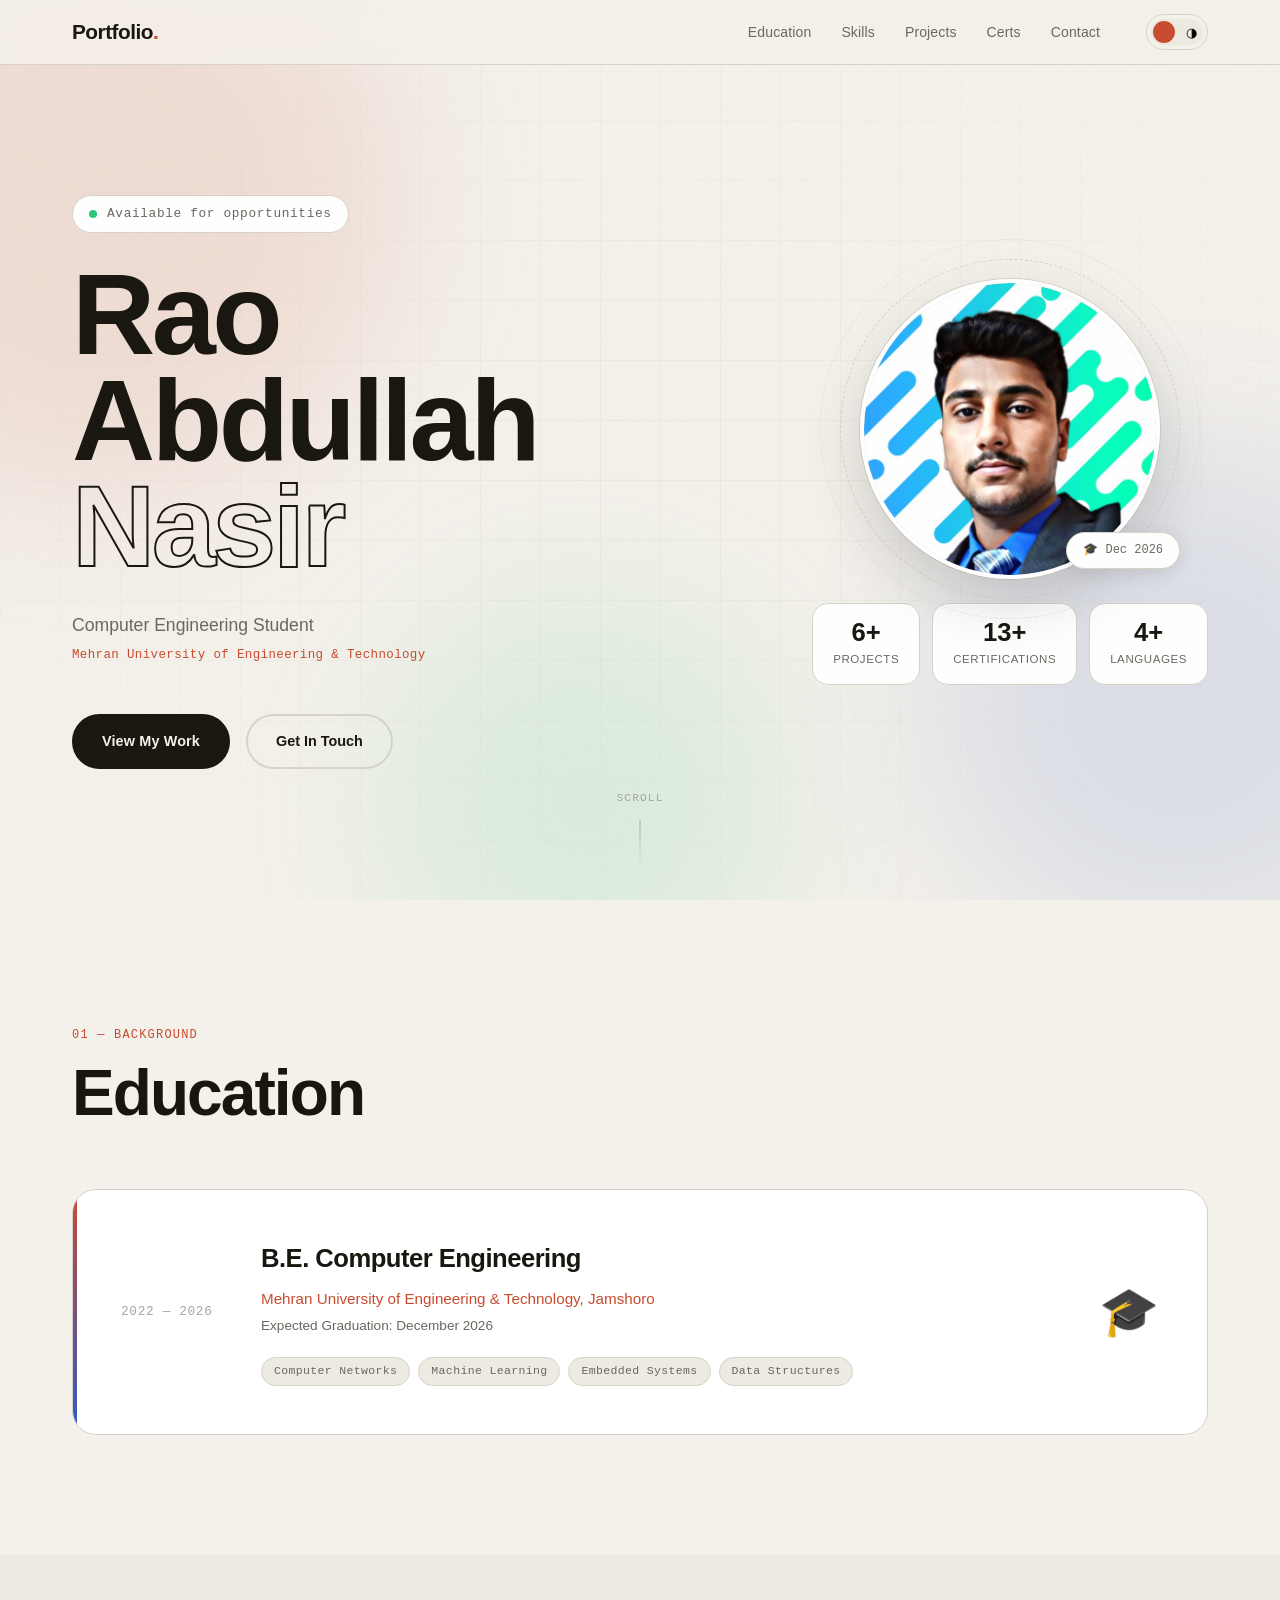
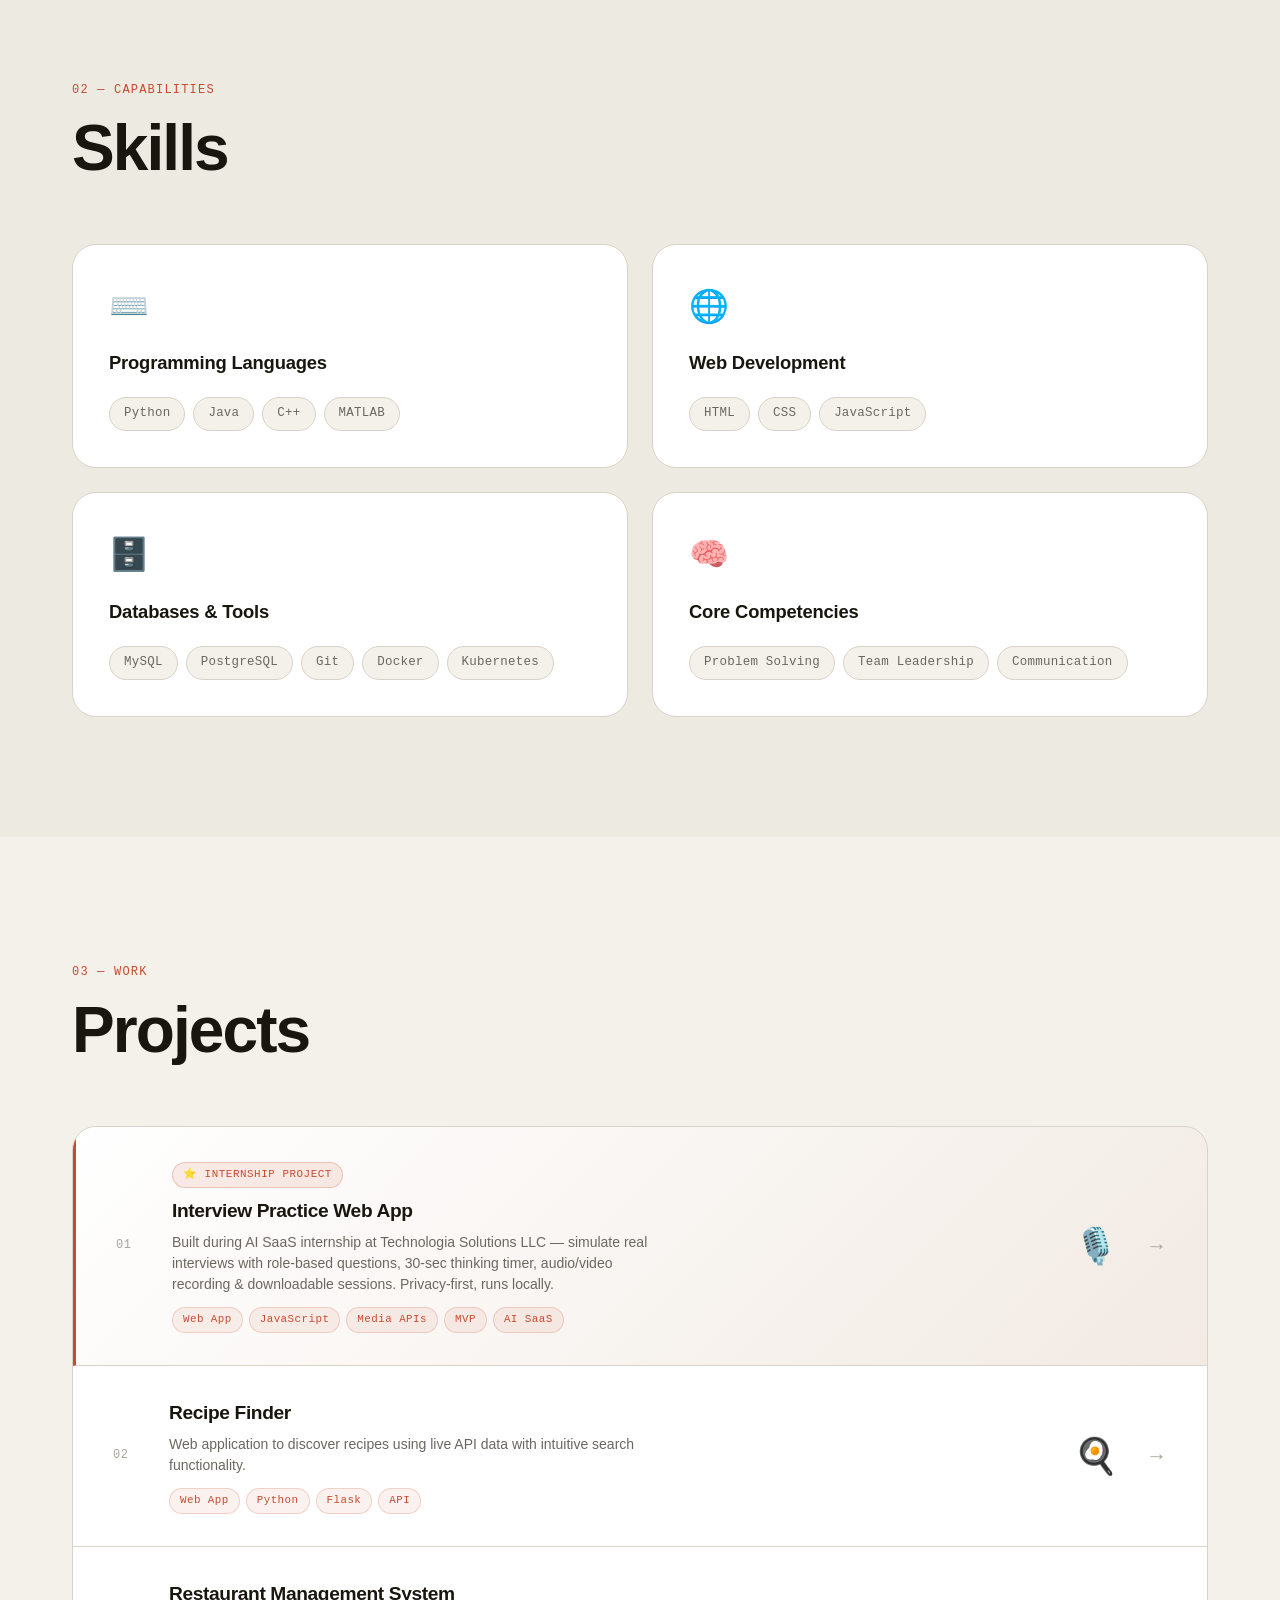
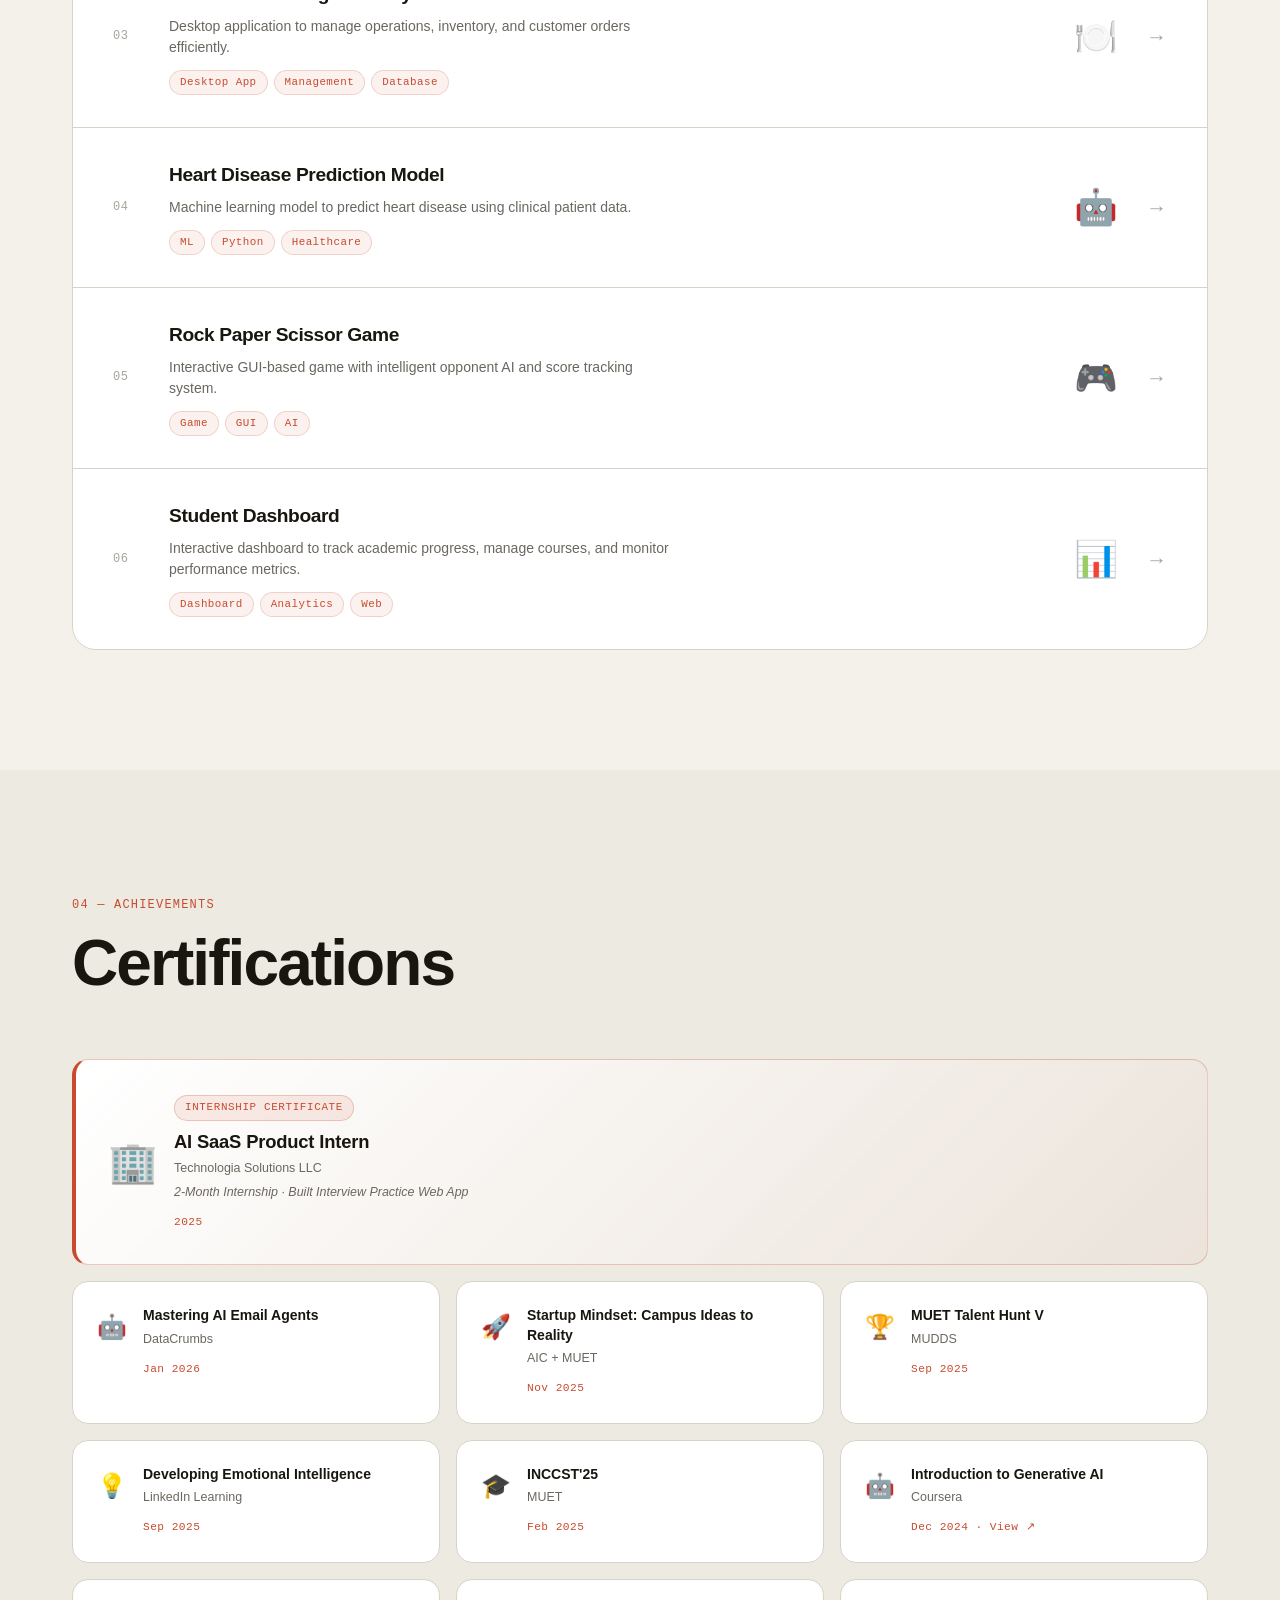
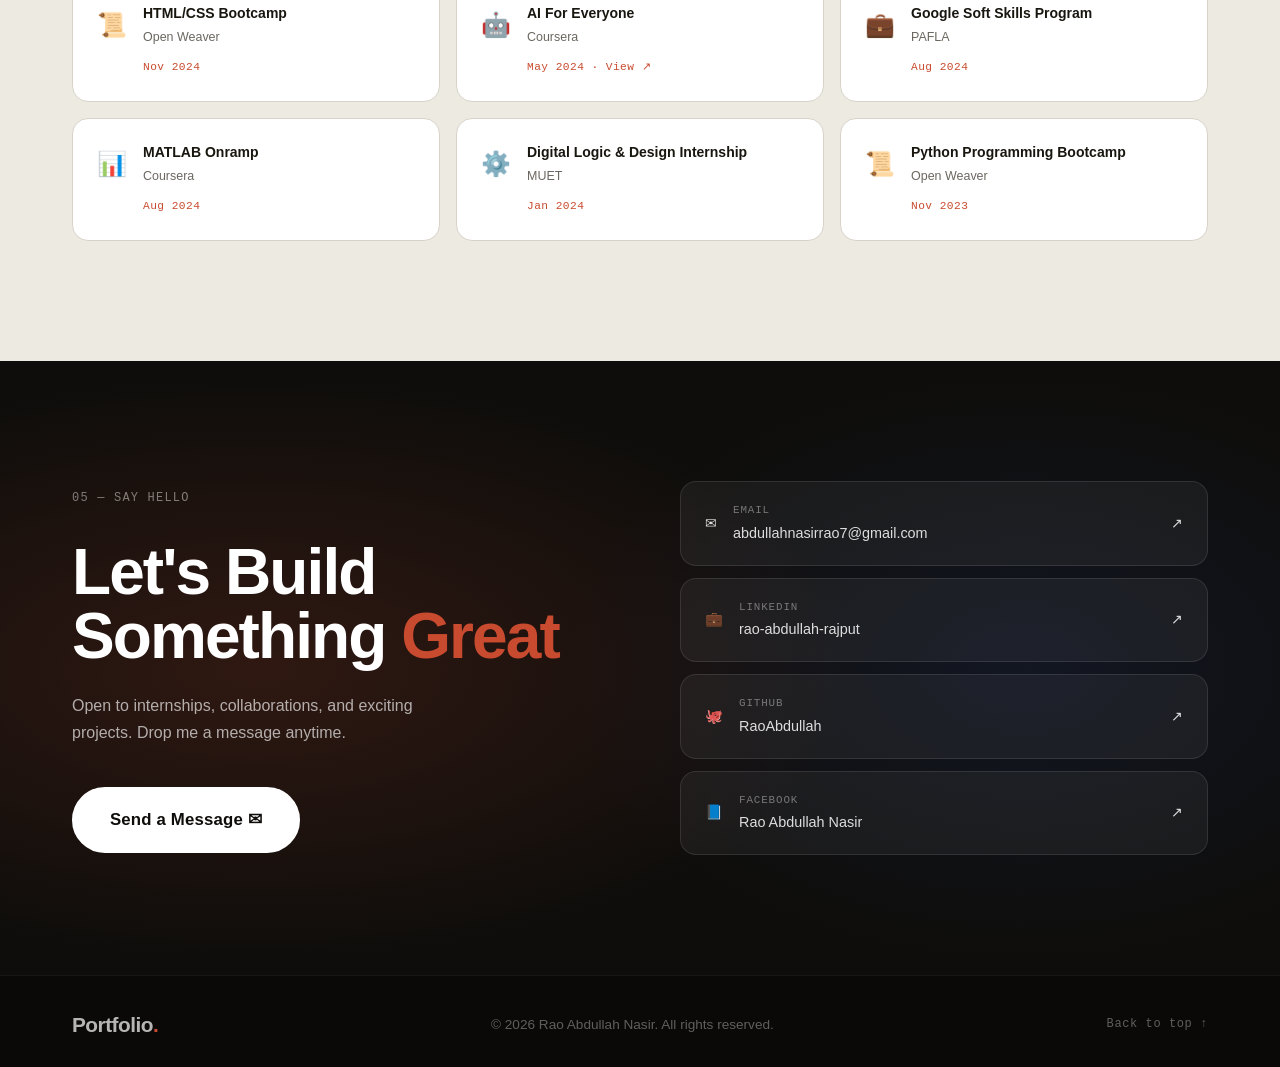
==== commit e4352969: "Update index.html" ====
--- a/index.html
+++ b/index.html
@@ -16,7 +16,7 @@
 
     <nav class="navbar" id="navbar">
         <div class="nav-inner">
-            <a href="#hero" class="nav-logo">RAN<span class="dot">.</span></a>
+            <a href="#hero" class="nav-logo">Portfolio<span class="dot">.</span></a>
             <ul class="nav-links">
                 <li><a href="#education">Education</a></li>
                 <li><a href="#skills">Skills</a></li>
@@ -440,7 +440,7 @@
 
     <footer class="footer">
         <div class="footer-inner">
-            <span class="nav-logo">RAN<span class="dot">.</span></span>
+            <span class="nav-logo">Portfolio<span class="dot">.</span></span>
             <p>© 2026 Rao Abdullah Nasir. All rights reserved.</p>
             <a href="#hero" class="back-top">Back to top ↑</a>
         </div>
--- a/style.css
+++ b/style.css
@@ -1,1256 +1,1158 @@
-/* General Styles */
+/* ============================================================
+   RAO ABDULLAH NASIR — PORTFOLIO
+   Design: Editorial Brutalist meets Modern Minimal
+   Fonts: Syne (display) + DM Sans (body) + JetBrains Mono
+   ============================================================ */
+
 :root {
-    /* Light Theme (Default) */
-    --primary-color: #667eea;
-    --secondary-color: #764ba2;
-    --accent-color: #4a90e2;
-    --text-dark: #1a1a1a;
-    --text-light: #666;
-    --bg-primary: #ffffff;
-    --bg-light: #f8f9fa;
-    --bg-gradient-1: #f5f7fa;
-    --bg-gradient-2: #c3cfe2;
-    --border-color: #e0e0e0;
-    --border-radius: 12px;
-    --shadow-sm: 0 2px 8px rgba(0, 0, 0, 0.1);
-    --shadow-md: 0 8px 16px rgba(0, 0, 0, 0.15);
-    --shadow-lg: 0 15px 35px rgba(0, 0, 0, 0.2);
-}
-
-/* Dark Theme */
-html.dark-theme {
-    --primary-color: #8b9fff;
-    --secondary-color: #a78bfa;
-    --accent-color: #60a5fa;
-    --text-dark: #e8e8e8;
-    --text-light: #c0c0c0;
-    --bg-primary: #1a1a2e;
-    --bg-light: #2d2d44;
-    --bg-gradient-1: #0f0f1e;
-    --bg-gradient-2: #1a1a2e;
-    --border-color: #404060;
-    --shadow-sm: 0 2px 8px rgba(0, 0, 0, 0.3);
-    --shadow-md: 0 8px 16px rgba(0, 0, 0, 0.4);
-    --shadow-lg: 0 15px 35px rgba(0, 0, 0, 0.5);
-}
-
-/* Ocean Theme */
-html.ocean-theme {
-    --primary-color: #0891b2;
-    --secondary-color: #06b6d4;
-    --accent-color: #0ea5e9;
-    --text-dark: #064e3b;
-    --text-light: #155e75;
-    --bg-primary: #ecf0f1;
-    --bg-light: #cffafe;
-    --bg-gradient-1: #a5f3fc;
-    --bg-gradient-2: #7dd3fc;
-    --border-color: #06b6d4;
-    --shadow-sm: 0 2px 8px rgba(8, 145, 178, 0.15);
-    --shadow-md: 0 8px 16px rgba(8, 145, 178, 0.2);
-    --shadow-lg: 0 15px 35px rgba(8, 145, 178, 0.25);
-}
-
-* {
-    scroll-behavior: smooth;
-    box-sizing: border-box;
-}
-
-html {
+    --bg: #F4F1EB;
+    --bg-alt: #EDEAE2;
+    --surface: #FFFFFF;
+    --border: #D8D3C8;
+    --text: #18160F;
+    --text-muted: #6B6760;
+    --text-faint: #A8A49D;
+    --accent: #C84B2F;
+    --accent-2: #2F5AC8;
+    --accent-3: #2BC87A;
+    --nav-bg: rgba(244, 241, 235, 0.88);
+
+    --font-display: 'Syne', sans-serif;
+    --font-body: 'DM Sans', sans-serif;
+    --font-mono: 'JetBrains Mono', monospace;
+
+    --radius-sm: 8px;
+    --radius-md: 16px;
+    --radius-lg: 24px;
+    --radius-xl: 40px;
+
+    --transition: 0.3s cubic-bezier(0.25, 0.46, 0.45, 0.94);
+    --transition-spring: 0.5s cubic-bezier(0.34, 1.56, 0.64, 1);
+}
+
+[data-theme="dark"] {
+    --bg: #0E0D0B;
+    --bg-alt: #161410;
+    --surface: #1C1A16;
+    --border: #2C2A26;
+    --text: #F0EDE6;
+    --text-muted: #8A887F;
+    --text-faint: #504E48;
+    --accent: #E8613D;
+    --accent-2: #5B82FF;
+    --accent-3: #3DD68B;
+    --nav-bg: rgba(14, 13, 11, 0.9);
+}
+
+*, *::before, *::after { box-sizing: border-box; margin: 0; padding: 0; }
+html { scroll-behavior: smooth; overflow-x: hidden; }
+
+body {
+    font-family: var(--font-body);
+    background: var(--bg);
+    color: var(--text);
+    line-height: 1.6;
     overflow-x: hidden;
-}
-
-body {
-    font-family: 'Segoe UI', Tahoma, Geneva, Verdana, sans-serif;
-    margin: 0;
-    padding: 0;
-    background: linear-gradient(135deg, var(--bg-gradient-1) 0%, var(--bg-gradient-2) 100%);
-    color: var(--text-dark);
-    line-height: 1.6;
+    transition: background var(--transition), color var(--transition);
+    font-weight: 400;
+}
+
+a { color: inherit; text-decoration: none; }
+img { display: block; max-width: 100%; }
+
+/* ── Noise ─────────────────────────────────────────────── */
+.noise {
+    position: fixed;
+    inset: 0;
+    pointer-events: none;
+    z-index: 9999;
+    opacity: 0.025;
+    background-image: url("data:image/svg+xml,%3Csvg viewBox='0 0 256 256' xmlns='http://www.w3.org/2000/svg'%3E%3Cfilter id='noise'%3E%3CfeTurbulence type='fractalNoise' baseFrequency='0.9' numOctaves='4' stitchTiles='stitch'/%3E%3C/filter%3E%3Crect width='100%25' height='100%25' filter='url(%23noise)'/%3E%3C/svg%3E");
+    background-size: 200px 200px;
+}
+
+/* ── Navbar ────────────────────────────────────────────── */
+.navbar {
+    position: fixed;
+    top: 0; left: 0; right: 0;
+    z-index: 1000;
+    background: var(--nav-bg);
+    backdrop-filter: blur(20px) saturate(180%);
+    -webkit-backdrop-filter: blur(20px) saturate(180%);
+    border-bottom: 1px solid var(--border);
+    transition: background var(--transition), border-color var(--transition);
+}
+
+.navbar.scrolled { box-shadow: 0 4px 40px rgba(0,0,0,0.08); }
+
+.nav-inner {
+    display: flex;
+    align-items: center;
+    gap: 32px;
+    max-width: 1200px;
+    margin: 0 auto;
+    padding: 0 32px;
+    height: 64px;
+}
+
+.nav-logo {
+    font-family: var(--font-display);
+    font-weight: 800;
+    font-size: 1.3rem;
+    letter-spacing: -0.5px;
+    color: var(--text);
+    transition: color var(--transition);
+    flex-shrink: 0;
+}
+
+.nav-logo .dot { color: var(--accent); }
+
+.nav-links {
+    display: flex;
+    list-style: none;
+    gap: 2px;
+    margin-left: auto;
+}
+
+.nav-links a {
+    font-family: var(--font-body);
+    font-size: 0.875rem;
+    font-weight: 500;
+    color: var(--text-muted);
+    padding: 8px 14px;
+    border-radius: var(--radius-sm);
+    transition: all var(--transition);
+    letter-spacing: 0.01em;
+}
+
+.nav-links a:hover { color: var(--text); background: var(--bg-alt); }
+
+/* ── Theme Toggle ──────────────────────────────────────── */
+.theme-toggle {
+    background: none;
+    border: 1px solid var(--border);
+    border-radius: 100px;
+    cursor: pointer;
+    padding: 4px;
+    transition: border-color var(--transition);
+    flex-shrink: 0;
+}
+
+.theme-toggle:hover { border-color: var(--text-muted); }
+
+.toggle-track {
+    display: flex;
+    align-items: center;
+    width: 52px;
+    height: 26px;
+    background: var(--bg-alt);
+    border-radius: 100px;
+    padding: 2px;
+    position: relative;
+    transition: background var(--transition);
+}
+
+.toggle-icon {
+    font-size: 13px;
+    position: absolute;
+    transition: opacity var(--transition);
+    line-height: 1;
+}
+
+.sun { left: 6px; }
+.moon { right: 6px; }
+
+[data-theme="light"] .sun { opacity: 0.3; }
+[data-theme="light"] .moon { opacity: 1; }
+[data-theme="dark"] .sun { opacity: 1; }
+[data-theme="dark"] .moon { opacity: 0.3; }
+
+.toggle-thumb {
+    width: 22px;
+    height: 22px;
+    background: var(--accent);
+    border-radius: 50%;
+    transition: transform var(--transition-spring), background var(--transition);
+    z-index: 1;
+}
+
+[data-theme="dark"] .toggle-thumb { transform: translateX(26px); }
+
+/* ── Hamburger ─────────────────────────────────────────── */
+.nav-hamburger {
+    display: none;
+    flex-direction: column;
+    gap: 5px;
+    background: none;
+    border: none;
+    cursor: pointer;
+    padding: 8px;
+    border-radius: var(--radius-sm);
+}
+
+.nav-hamburger span {
+    display: block;
+    width: 22px;
+    height: 2px;
+    background: var(--text);
+    border-radius: 2px;
+    transition: all var(--transition);
+}
+
+.nav-hamburger.open span:nth-child(1) { transform: rotate(45deg) translate(5px, 5px); }
+.nav-hamburger.open span:nth-child(2) { opacity: 0; }
+.nav-hamburger.open span:nth-child(3) { transform: rotate(-45deg) translate(5px, -5px); }
+
+.nav-mobile {
+    display: none;
+    border-top: 1px solid var(--border);
+    padding: 16px 24px;
+}
+
+.nav-mobile.open { display: block; }
+
+.nav-mobile ul {
+    list-style: none;
+    display: flex;
+    flex-direction: column;
+    gap: 4px;
+}
+
+.nav-mobile ul a {
+    display: block;
+    padding: 12px 16px;
+    font-size: 1rem;
+    font-weight: 500;
+    color: var(--text-muted);
+    border-radius: var(--radius-sm);
+    transition: all var(--transition);
+}
+
+.nav-mobile ul a:hover { color: var(--text); background: var(--bg-alt); }
+
+/* ── Hero ──────────────────────────────────────────────── */
+.hero {
     min-height: 100vh;
-    transition: background-color 0.3s ease, color 0.3s ease;
-    overflow-x: hidden;
-    width: 100%;
-}
-
-/* Header Styles */
-header {
-    color: #fff;
-    text-align: center;
-    padding: 0;
-    background: linear-gradient(135deg, var(--primary-color), var(--secondary-color));
+    display: flex;
+    flex-direction: column;
+    justify-content: center;
     position: relative;
     overflow: hidden;
-    background-size: 200% 200%;
-    animation: rotateGradient 15s ease infinite;
-}
-
-header::before {
+    padding-top: 64px;
+}
+
+.hero-bg {
+    position: absolute;
+    inset: 0;
+    pointer-events: none;
+    overflow: hidden;
+}
+
+.blob {
+    position: absolute;
+    border-radius: 50%;
+    filter: blur(80px);
+    opacity: 0.12;
+    animation: blobMove 12s ease-in-out infinite;
+}
+
+[data-theme="dark"] .blob { opacity: 0.08; }
+
+.blob-1 { width: 600px; height: 600px; background: var(--accent); top: -100px; left: -200px; animation-delay: 0s; }
+.blob-2 { width: 500px; height: 500px; background: var(--accent-2); top: 50%; right: -150px; animation-delay: -4s; }
+.blob-3 { width: 400px; height: 400px; background: var(--accent-3); bottom: -100px; left: 30%; animation-delay: -8s; }
+
+@keyframes blobMove {
+    0%, 100% { transform: translate(0, 0) scale(1); }
+    33% { transform: translate(30px, -30px) scale(1.05); }
+    66% { transform: translate(-20px, 20px) scale(0.95); }
+}
+
+.grid-lines {
+    position: absolute;
+    inset: 0;
+    background-image:
+        linear-gradient(var(--border) 1px, transparent 1px),
+        linear-gradient(90deg, var(--border) 1px, transparent 1px);
+    background-size: 60px 60px;
+    opacity: 0.3;
+    mask-image: radial-gradient(ellipse 80% 80% at 50% 50%, black 0%, transparent 100%);
+    -webkit-mask-image: radial-gradient(ellipse 80% 80% at 50% 50%, black 0%, transparent 100%);
+}
+
+.hero-inner {
+    display: flex;
+    align-items: center;
+    justify-content: space-between;
+    gap: 60px;
+    max-width: 1200px;
+    margin: 0 auto;
+    padding: 80px 32px;
+    position: relative;
+    z-index: 2;
+    width: 100%;
+}
+
+.hero-eyebrow {
+    display: inline-flex;
+    align-items: center;
+    gap: 10px;
+    font-family: var(--font-mono);
+    font-size: 0.8rem;
+    font-weight: 500;
+    color: var(--text-muted);
+    letter-spacing: 0.05em;
+    margin-bottom: 28px;
+    background: var(--surface);
+    border: 1px solid var(--border);
+    padding: 8px 16px;
+    border-radius: 100px;
+    width: fit-content;
+}
+
+.status-dot {
+    width: 8px; height: 8px;
+    border-radius: 50%;
+    background: var(--accent-3);
+    animation: pulse 2s ease-in-out infinite;
+    flex-shrink: 0;
+}
+
+@keyframes pulse {
+    0%, 100% { box-shadow: 0 0 0 0 rgba(43, 200, 122, 0.4); }
+    50% { box-shadow: 0 0 0 6px rgba(43, 200, 122, 0); }
+}
+
+.hero-name {
+    font-family: var(--font-display);
+    font-size: clamp(3.5rem, 9vw, 7.5rem);
+    font-weight: 800;
+    line-height: 0.92;
+    letter-spacing: -0.03em;
+    color: var(--text);
+    margin-bottom: 32px;
+}
+
+.outline-text {
+    -webkit-text-stroke: 2px var(--text);
+    color: transparent;
+}
+
+.hero-role {
+    font-size: 1.1rem;
+    color: var(--text-muted);
+    line-height: 1.7;
+    margin-bottom: 48px;
+    max-width: 380px;
+}
+
+.hero-uni {
+    display: block;
+    font-family: var(--font-mono);
+    font-size: 0.78rem;
+    color: var(--accent);
+    letter-spacing: 0.03em;
+    margin-top: 4px;
+}
+
+.hero-cta {
+    display: flex;
+    gap: 16px;
+    flex-wrap: wrap;
+}
+
+/* ── Buttons ───────────────────────────────────────────── */
+.btn-primary {
+    display: inline-flex;
+    align-items: center;
+    gap: 8px;
+    background: var(--text);
+    color: var(--bg);
+    font-family: var(--font-body);
+    font-size: 0.9rem;
+    font-weight: 600;
+    padding: 14px 28px;
+    border-radius: 100px;
+    transition: all var(--transition);
+    letter-spacing: 0.01em;
+    border: 2px solid var(--text);
+}
+
+.btn-primary:hover {
+    background: var(--accent);
+    border-color: var(--accent);
+    transform: translateY(-2px);
+    box-shadow: 0 12px 30px rgba(200, 75, 47, 0.3);
+}
+
+.btn-primary.btn-large { font-size: 1.05rem; padding: 18px 36px; }
+
+.btn-ghost {
+    display: inline-flex;
+    align-items: center;
+    font-family: var(--font-body);
+    font-size: 0.9rem;
+    font-weight: 600;
+    color: var(--text);
+    padding: 14px 28px;
+    border-radius: 100px;
+    border: 2px solid var(--border);
+    transition: all var(--transition);
+}
+
+.btn-ghost:hover { border-color: var(--text); transform: translateY(-2px); }
+
+/* ── Hero Visual ───────────────────────────────────────── */
+.hero-visual {
+    display: flex;
+    flex-direction: column;
+    align-items: center;
+    gap: 24px;
+    flex-shrink: 0;
+}
+
+.profile-frame {
+    position: relative;
+    width: 300px;
+    height: 300px;
+}
+
+.profile-ring {
+    position: absolute;
+    border-radius: 50%;
+    border: 1px dashed var(--border);
+    animation: spin linear infinite;
+}
+
+.ring-1 { inset: -20px; animation-duration: 20s; }
+.ring-2 { inset: -40px; animation-duration: 30s; animation-direction: reverse; opacity: 0.5; }
+
+@keyframes spin { to { transform: rotate(360deg); } }
+
+.profile-img {
+    width: 300px;
+    height: 300px;
+    border-radius: 50%;
+    object-fit: cover;
+    position: relative;
+    z-index: 2;
+    border: 4px solid var(--surface);
+    box-shadow: 0 24px 60px rgba(0,0,0,0.15), 0 0 0 1px var(--border);
+    transition: transform var(--transition);
+}
+
+.profile-img:hover { transform: scale(1.03); }
+
+.profile-badge {
+    position: absolute;
+    bottom: 10px;
+    right: -20px;
+    background: var(--surface);
+    border: 1px solid var(--border);
+    border-radius: 100px;
+    padding: 8px 16px;
+    font-family: var(--font-mono);
+    font-size: 0.75rem;
+    font-weight: 500;
+    color: var(--text-muted);
+    z-index: 3;
+    box-shadow: 0 4px 20px rgba(0,0,0,0.1);
+    white-space: nowrap;
+}
+
+.hero-stats { display: flex; gap: 12px; }
+
+.stat-pill {
+    display: flex;
+    flex-direction: column;
+    align-items: center;
+    background: var(--surface);
+    border: 1px solid var(--border);
+    border-radius: var(--radius-md);
+    padding: 16px 20px;
+    gap: 4px;
+    transition: all var(--transition);
+}
+
+.stat-pill:hover {
+    border-color: var(--accent);
+    transform: translateY(-4px);
+    box-shadow: 0 12px 30px rgba(0,0,0,0.08);
+}
+
+.stat-num {
+    font-family: var(--font-display);
+    font-size: 1.6rem;
+    font-weight: 800;
+    color: var(--text);
+    line-height: 1;
+}
+
+.stat-label {
+    font-size: 0.72rem;
+    font-weight: 500;
+    color: var(--text-muted);
+    letter-spacing: 0.05em;
+    text-transform: uppercase;
+}
+
+/* ── Scroll Hint ───────────────────────────────────────── */
+.scroll-hint {
+    position: absolute;
+    bottom: 32px;
+    left: 50%;
+    transform: translateX(-50%);
+    display: flex;
+    flex-direction: column;
+    align-items: center;
+    gap: 12px;
+    color: var(--text-faint);
+    font-family: var(--font-mono);
+    font-size: 0.7rem;
+    letter-spacing: 0.1em;
+    text-transform: uppercase;
+    z-index: 2;
+}
+
+.scroll-line {
+    width: 1px;
+    height: 48px;
+    background: linear-gradient(to bottom, var(--text-faint), transparent);
+    animation: scrollAnim 2s ease-in-out infinite;
+}
+
+@keyframes scrollAnim {
+    0% { opacity: 0; transform: scaleY(0); transform-origin: top; }
+    50% { opacity: 1; transform: scaleY(1); }
+    100% { opacity: 0; transform: scaleY(0); transform-origin: bottom; }
+}
+
+/* ── Sections ──────────────────────────────────────────── */
+.section { padding: 120px 0; }
+.section-alt { background: var(--bg-alt); }
+
+.section-inner {
+    max-width: 1200px;
+    margin: 0 auto;
+    padding: 0 32px;
+}
+
+.section-header { margin-bottom: 64px; }
+
+.section-tag {
+    display: inline-block;
+    font-family: var(--font-mono);
+    font-size: 0.75rem;
+    font-weight: 500;
+    color: var(--accent);
+    letter-spacing: 0.1em;
+    text-transform: uppercase;
+    margin-bottom: 16px;
+}
+
+.section-title {
+    font-family: var(--font-display);
+    font-size: clamp(2.5rem, 5vw, 4rem);
+    font-weight: 800;
+    letter-spacing: -0.03em;
+    color: var(--text);
+    line-height: 1;
+}
+
+/* ── Education ─────────────────────────────────────────── */
+.edu-card {
+    display: flex;
+    align-items: center;
+    gap: 40px;
+    background: var(--surface);
+    border: 1px solid var(--border);
+    border-radius: var(--radius-lg);
+    padding: 48px;
+    transition: all var(--transition);
+    position: relative;
+    overflow: hidden;
+}
+
+.edu-card::before {
     content: '';
     position: absolute;
-    top: -50%;
-    right: -10%;
-    width: 500px;
-    height: 500px;
-    background: rgba(255, 255, 255, 0.05);
-    border-radius: 50%;
-    z-index: 0;
-    animation: float 6s ease-in-out infinite;
-}
-
-header::after {
+    left: 0; top: 0; bottom: 0;
+    width: 4px;
+    background: linear-gradient(to bottom, var(--accent), var(--accent-2));
+}
+
+.edu-card:hover {
+    box-shadow: 0 20px 60px rgba(0,0,0,0.08);
+    transform: translateY(-4px);
+    border-color: transparent;
+}
+
+.edu-year {
+    font-family: var(--font-mono);
+    font-size: 0.8rem;
+    font-weight: 500;
+    color: var(--text-faint);
+    letter-spacing: 0.05em;
+    white-space: nowrap;
+    min-width: 100px;
+}
+
+.edu-content { flex: 1; }
+
+.edu-content h3 {
+    font-family: var(--font-display);
+    font-size: 1.6rem;
+    font-weight: 700;
+    color: var(--text);
+    margin-bottom: 8px;
+    letter-spacing: -0.02em;
+}
+
+.edu-uni { font-size: 0.95rem; color: var(--accent); font-weight: 500; margin-bottom: 4px; }
+.edu-note { font-size: 0.85rem; color: var(--text-muted); margin-bottom: 20px; }
+
+.edu-tags { display: flex; flex-wrap: wrap; gap: 8px; }
+
+.edu-tags span {
+    font-family: var(--font-mono);
+    font-size: 0.72rem;
+    font-weight: 500;
+    color: var(--text-muted);
+    background: var(--bg-alt);
+    border: 1px solid var(--border);
+    padding: 4px 12px;
+    border-radius: 100px;
+    letter-spacing: 0.03em;
+}
+
+.edu-icon { font-size: 3rem; flex-shrink: 0; }
+
+/* ── Skills ────────────────────────────────────────────── */
+.skills-grid {
+    display: grid;
+    grid-template-columns: repeat(2, 1fr);
+    gap: 24px;
+}
+
+.skill-group {
+    background: var(--surface);
+    border: 1px solid var(--border);
+    border-radius: var(--radius-lg);
+    padding: 36px;
+    transition: all var(--transition);
+}
+
+.skill-group:hover {
+    border-color: var(--accent);
+    box-shadow: 0 12px 40px rgba(0,0,0,0.06);
+    transform: translateY(-4px);
+}
+
+.skill-group-icon { font-size: 2rem; margin-bottom: 16px; }
+
+.skill-group h3 {
+    font-family: var(--font-display);
+    font-size: 1.15rem;
+    font-weight: 700;
+    color: var(--text);
+    margin-bottom: 20px;
+    letter-spacing: -0.01em;
+}
+
+.skill-chips { display: flex; flex-wrap: wrap; gap: 8px; }
+
+.chip {
+    font-family: var(--font-mono);
+    font-size: 0.78rem;
+    font-weight: 500;
+    color: var(--text-muted);
+    background: var(--bg);
+    border: 1px solid var(--border);
+    padding: 6px 14px;
+    border-radius: 100px;
+    letter-spacing: 0.02em;
+    transition: all var(--transition);
+    cursor: default;
+}
+
+.chip:hover {
+    background: var(--accent);
+    border-color: var(--accent);
+    color: white;
+    transform: translateY(-2px);
+}
+
+/* ── Projects ──────────────────────────────────────────── */
+.projects-list {
+    display: flex;
+    flex-direction: column;
+    gap: 0;
+    border: 1px solid var(--border);
+    border-radius: var(--radius-lg);
+    overflow: hidden;
+}
+
+.project-row {
+    display: flex;
+    align-items: center;
+    gap: 28px;
+    padding: 32px 40px;
+    border-bottom: 1px solid var(--border);
+    transition: all var(--transition);
+    background: var(--surface);
+    position: relative;
+    overflow: hidden;
+}
+
+.project-row:last-child { border-bottom: none; }
+
+.project-row::before {
     content: '';
     position: absolute;
-    bottom: -30%;
-    left: -5%;
-    width: 400px;
-    height: 400px;
-    background: rgba(255, 255, 255, 0.05);
-    border-radius: 50%;
-    z-index: 0;
-}
-
-.header-top {
-    display: flex;
-    justify-content: space-between;
-    align-items: center;
-    background: rgba(0, 0, 0, 0.15);
-    backdrop-filter: blur(10px);
-    border-bottom: 2px solid rgba(255, 255, 255, 0.1);
+    left: 0; top: 0; bottom: 0;
+    width: 0;
+    background: var(--accent);
+    transition: width var(--transition);
+    opacity: 0.06;
+}
+
+.project-row:hover::before { width: 100%; }
+.project-row:hover { background: var(--bg-alt); }
+
+.project-row:hover .project-arrow {
+    transform: translate(4px, -4px);
+    color: var(--accent);
+}
+
+/* Featured project row */
+.project-featured {
+    background: linear-gradient(135deg, var(--surface) 0%, rgba(200, 75, 47, 0.04) 100%);
+    border-left: 3px solid var(--accent);
+}
+
+[data-theme="dark"] .project-featured {
+    background: linear-gradient(135deg, var(--surface) 0%, rgba(232, 97, 61, 0.06) 100%);
+}
+
+.project-featured-badge {
+    display: inline-flex;
+    align-items: center;
+    gap: 6px;
+    font-family: var(--font-mono);
+    font-size: 0.68rem;
+    font-weight: 500;
+    color: var(--accent);
+    background: rgba(200, 75, 47, 0.1);
+    border: 1px solid rgba(200, 75, 47, 0.25);
+    padding: 3px 10px;
+    border-radius: 100px;
+    letter-spacing: 0.05em;
+    text-transform: uppercase;
+    margin-bottom: 8px;
+}
+
+[data-theme="dark"] .project-featured-badge {
+    background: rgba(232, 97, 61, 0.12);
+    border-color: rgba(232, 97, 61, 0.3);
+}
+
+.project-num {
+    font-family: var(--font-mono);
+    font-size: 0.75rem;
+    font-weight: 500;
+    color: var(--text-faint);
+    letter-spacing: 0.05em;
+    min-width: 28px;
+}
+
+.project-info { flex: 1; }
+
+.project-info h3 {
+    font-family: var(--font-display);
+    font-size: 1.2rem;
+    font-weight: 700;
+    color: var(--text);
+    margin-bottom: 6px;
+    letter-spacing: -0.02em;
+    transition: color var(--transition);
+}
+
+.project-row:hover .project-info h3 { color: var(--accent); }
+
+.project-info p {
+    font-size: 0.875rem;
+    color: var(--text-muted);
+    line-height: 1.5;
+    margin-bottom: 12px;
+    max-width: 500px;
+}
+
+.project-tech { display: flex; flex-wrap: wrap; gap: 6px; }
+
+.project-tech span {
+    font-family: var(--font-mono);
+    font-size: 0.68rem;
+    font-weight: 500;
+    color: var(--accent);
+    background: rgba(200, 75, 47, 0.08);
+    border: 1px solid rgba(200, 75, 47, 0.2);
+    padding: 3px 10px;
+    border-radius: 100px;
+    letter-spacing: 0.04em;
+}
+
+[data-theme="dark"] .project-tech span {
+    background: rgba(232, 97, 61, 0.1);
+    border-color: rgba(232, 97, 61, 0.2);
+}
+
+.project-icon-large {
+    font-size: 2.2rem;
+    flex-shrink: 0;
+    transition: transform var(--transition-spring);
+}
+
+.project-row:hover .project-icon-large { transform: scale(1.2) rotate(-5deg); }
+
+.project-arrow {
+    font-size: 1.3rem;
+    color: var(--text-faint);
+    transition: all var(--transition);
+    flex-shrink: 0;
+}
+
+/* ── Certifications ────────────────────────────────────── */
+.certs-grid {
+    display: grid;
+    grid-template-columns: repeat(3, 1fr);
+    gap: 16px;
+}
+
+.cert-card {
+    background: var(--surface);
+    border: 1px solid var(--border);
+    border-radius: var(--radius-md);
+    padding: 24px;
+    display: flex;
+    gap: 16px;
+    align-items: flex-start;
+    transition: all var(--transition);
+}
+
+.cert-card:hover {
+    border-color: var(--accent);
+    box-shadow: 0 8px 30px rgba(0,0,0,0.06);
+    transform: translateY(-3px);
+}
+
+/* Featured internship cert — spans full row */
+.cert-featured {
+    grid-column: 1 / -1;
+    background: linear-gradient(135deg, var(--surface) 0%, rgba(200, 75, 47, 0.04) 100%);
+    border: 1px solid rgba(200, 75, 47, 0.3);
+    border-left: 4px solid var(--accent);
+    padding: 32px;
+    align-items: center;
+}
+
+[data-theme="dark"] .cert-featured {
+    background: linear-gradient(135deg, var(--surface) 0%, rgba(232, 97, 61, 0.06) 100%);
+    border-color: rgba(232, 97, 61, 0.3);
+    border-left-color: var(--accent);
+}
+
+.cert-featured .cert-icon { font-size: 2.5rem; margin-top: 0; }
+
+.cert-featured .cert-info h3 {
+    font-size: 1.15rem;
+    font-weight: 700;
+    letter-spacing: -0.01em;
+}
+
+.cert-badge-label {
+    display: inline-flex;
+    align-items: center;
+    font-family: var(--font-mono);
+    font-size: 0.68rem;
+    font-weight: 500;
+    color: var(--accent);
+    background: rgba(200, 75, 47, 0.1);
+    border: 1px solid rgba(200, 75, 47, 0.25);
+    padding: 3px 10px;
+    border-radius: 100px;
+    letter-spacing: 0.06em;
+    text-transform: uppercase;
+    margin-bottom: 8px;
+}
+
+[data-theme="dark"] .cert-badge-label {
+    background: rgba(232, 97, 61, 0.12);
+    border-color: rgba(232, 97, 61, 0.3);
+}
+
+.cert-duration {
+    font-size: 0.8rem;
+    color: var(--text-muted);
+    margin-top: 4px;
+    margin-bottom: 4px;
+    font-style: italic;
+}
+
+.cert-link-wrap {
+    display: flex;
+    gap: 16px;
+    align-items: flex-start;
+    width: 100%;
+}
+
+.cert-icon { font-size: 1.5rem; flex-shrink: 0; margin-top: 2px; }
+
+.cert-info h3 {
+    font-family: var(--font-body);
+    font-size: 0.875rem;
+    font-weight: 600;
+    color: var(--text);
+    margin-bottom: 4px;
+    line-height: 1.4;
+}
+
+.cert-info p { font-size: 0.78rem; color: var(--text-muted); margin-bottom: 4px; }
+
+.cert-date {
+    display: inline-block;
+    font-family: var(--font-mono);
+    font-size: 0.7rem;
+    color: var(--accent);
+    letter-spacing: 0.04em;
+}
+
+/* ── Contact ───────────────────────────────────────────── */
+.contact-section {
+    background: #0E0D0B !important;
     position: relative;
-    z-index: 5;
-}
-
-nav {
-    flex: 1;
-}
-
-.nav-wrapper {
-    padding: 0;
-    margin: 0;
-}
-
-nav ul {
-    list-style: none;
-    padding: 12px 20px;
-    margin: 0;
-    background: transparent;
-    overflow: visible;
-    text-align: center;
-    box-shadow: none;
-    backdrop-filter: none;
-    border-bottom: none;
-    display: flex;
-    justify-content: flex-start;
-    align-items: center;
-    flex-wrap: wrap;
-    gap: 5px;
-}
-
-nav ul li {
-    display: inline;
-}
-
-nav ul li a {
-    display: inline-block;
-    padding: 15px 20px;
-    color: #fff;
-    text-decoration: none;
-    transition: all 0.3s ease;
-    font-weight: 500;
-    font-size: 0.95em;
-    letter-spacing: 0.5px;
-    position: relative;
-    outline: 2px solid transparent;
-    outline-offset: 2px;
-}
-
-nav ul li a:focus {
-    outline-color: rgba(255, 255, 255, 0.5);
-}
-
-nav ul li a::after {
+    overflow: hidden;
+    padding: 120px 0;
+}
+
+.contact-section::before {
     content: '';
     position: absolute;
-    bottom: 0;
-    left: 20px;
-    right: 20px;
-    height: 2px;
-    background: #fff;
-    transform: scaleX(0);
-    transform-origin: right;
-    transition: transform 0.3s ease;
-}
-
-nav ul li a:hover {
-    background: rgba(255, 255, 255, 0.1);
-}
-
-nav ul li a:hover::after {
-    transform: scaleX(1);
-    transform-origin: left;
-}
-
-/* Theme Switcher */
-.theme-switcher {
-    display: flex;
-    gap: 0;
-    margin: 0;
-    align-items: center;
-    padding: 8px 15px;
-    background: rgba(0, 0, 0, 0.1);
-    border-left: 1px solid rgba(255, 255, 255, 0.1);
-}
-
-.theme-btn {
-    background: rgba(255, 255, 255, 0.15);
-    border: 2px solid rgba(255, 255, 255, 0.3);
+    inset: 0;
+    background:
+        radial-gradient(ellipse 80% 80% at 20% 50%, rgba(200, 75, 47, 0.18) 0%, transparent 60%),
+        radial-gradient(ellipse 60% 80% at 80% 50%, rgba(47, 90, 200, 0.12) 0%, transparent 60%);
+    pointer-events: none;
+}
+
+.contact-section .section-inner {
+    display: grid;
+    grid-template-columns: 1fr 1fr;
+    gap: 80px;
+    align-items: center;
+    position: relative;
+    z-index: 1;
+}
+
+.contact-tag { color: rgba(255,255,255,0.45) !important; }
+
+.contact-title {
+    font-family: var(--font-display);
+    font-size: clamp(2.5rem, 5vw, 4rem);
+    font-weight: 800;
+    color: #FFFFFF;
+    letter-spacing: -0.03em;
+    line-height: 1;
+    margin-bottom: 24px;
+    margin-top: 16px;
+}
+
+.accent-text { color: var(--accent); }
+
+.contact-desc {
+    font-size: 1rem;
+    color: rgba(255,255,255,0.65);
+    line-height: 1.7;
+    margin-bottom: 40px;
+    max-width: 380px;
+}
+
+/* Override btn-primary inside contact to always look right */
+.contact-section .btn-primary {
+    background: #FFFFFF;
+    color: #0E0D0B;
+    border-color: #FFFFFF;
+}
+
+.contact-section .btn-primary:hover {
+    background: var(--accent);
+    border-color: var(--accent);
+    color: #FFFFFF;
+}
+
+.contact-links {
+    display: flex;
+    flex-direction: column;
+    gap: 12px;
+}
+
+.contact-link {
+    display: flex;
+    align-items: center;
+    gap: 16px;
+    background: rgba(255,255,255,0.05);
+    border: 1px solid rgba(255,255,255,0.1);
+    border-radius: var(--radius-md);
+    padding: 20px 24px;
+    transition: all var(--transition);
     color: white;
-    padding: 0;
-    border-radius: 50%;
-    cursor: pointer;
-    font-size: 1.2em;
-    transition: all 0.3s ease;
-    width: 45px;
-    height: 45px;
-    display: flex;
-    align-items: center;
-    justify-content: center;
-    min-width: 45px;
-    box-shadow: 0 4px 12px rgba(0, 0, 0, 0.15);
-    position: relative;
-    outline: 2px solid transparent;
-    outline-offset: 2px;
-}
-
-.theme-btn:hover {
-    background: rgba(255, 255, 255, 0.3);
-    border-color: rgba(255, 255, 255, 0.5);
-    box-shadow: 0 6px 20px rgba(0, 0, 0, 0.25);
-}
-
-.theme-btn:focus {
-    outline-color: rgba(255, 255, 255, 0.6);
-}
-
-.theme-btn:active {
-    transform: scale(0.95);
-}
-
-.header-content {
-    display: flex;
-    justify-content: space-between;
-    align-items: center;
-    padding: 60px 20px;
-    flex-wrap: wrap;
-    position: relative;
-    z-index: 2;
+}
+
+.contact-link:hover {
+    background: rgba(255,255,255,0.1);
+    border-color: rgba(255,255,255,0.25);
+    transform: translateX(8px);
+}
+
+.cl-icon { font-size: 1.3rem; flex-shrink: 0; }
+
+.contact-link div {
+    flex: 1;
+    display: flex;
+    flex-direction: column;
+    gap: 2px;
+}
+
+.contact-link small {
+    font-family: var(--font-mono);
+    font-size: 0.68rem;
+    color: rgba(255,255,255,0.4);
+    letter-spacing: 0.08em;
+    text-transform: uppercase;
+}
+
+.contact-link span {
+    font-size: 0.9rem;
+    font-weight: 500;
+    color: rgba(255,255,255,0.85);
+}
+
+.cl-arrow {
+    font-size: 1rem;
+    color: rgba(255,255,255,0.3);
+    transition: all var(--transition);
+}
+
+.contact-link:hover .cl-arrow { color: var(--accent); transform: translate(4px, -4px); }
+
+/* ── Footer ────────────────────────────────────────────── */
+.footer {
+    background: #0A0908;
+    border-top: 1px solid rgba(255,255,255,0.06);
+    padding: 32px 0;
+}
+
+.footer-inner {
     max-width: 1200px;
     margin: 0 auto;
-}
-
-.text-content {
-    text-align: left;
-    flex: 1 1 60%;
-    min-width: 300px;
-    animation: fadeInLeft 2s ease-out;
-}
-
-header h1 {
-    margin: 0;
-    font-size: 3.5em;
-    font-weight: 700;
-    letter-spacing: -1px;
-    line-height: 1.2;
-}
-
-header p {
-    margin: 15px 0 0;
-    font-size: 1.2em;
-    opacity: 0.95;
-}
-
-.profile-pic {
-    width: 280px;
-    height: 280px;
-    border-radius: 50%;
-    border: 5px solid rgba(255, 255, 255, 0.3);
-    flex: 0 1 280px;
-    margin: 20px;
-    animation: fadeInRight 2s ease-out;
-    box-shadow: 0 20px 60px rgba(0, 0, 0, 0.3);
-    transition: transform 0.3s ease;
-}
-
-.profile-pic:hover {
-    transform: translateY(-3px);
-}
-
-/* Section Styles */
-section {
-    background: var(--bg-primary);
-    margin: 40px auto;
-    padding: 50px 30px;
-    border-radius: var(--border-radius);
-    box-shadow: var(--shadow-md);
-    max-width: 900px;
-    width: 100%;
-    box-sizing: border-box;
-    transition: all 0.3s ease;
-    overflow: hidden;
-}
-
-section.hidden {
+    padding: 0 32px;
+    display: flex;
+    align-items: center;
+    justify-content: space-between;
+    gap: 16px;
+    flex-wrap: wrap;
+}
+
+.footer .nav-logo { color: rgba(255,255,255,0.7); }
+.footer .dot { color: var(--accent); }
+.footer p { font-size: 0.85rem; color: rgba(255,255,255,0.35); }
+
+.back-top {
+    font-family: var(--font-mono);
+    font-size: 0.75rem;
+    font-weight: 500;
+    color: rgba(255,255,255,0.35);
+    letter-spacing: 0.05em;
+    transition: color var(--transition);
+}
+
+.back-top:hover { color: var(--accent); }
+
+/* ── Reveal Animations ─────────────────────────────────── */
+.reveal-up, .reveal-right {
     opacity: 0;
-    transform: translateY(30px);
-    border: 1px solid var(--border-color);
-}
-
-section.visible {
+    transition: opacity 0.7s ease, transform 0.7s cubic-bezier(0.25, 0.46, 0.45, 0.94);
+    transition-delay: var(--delay, 0s);
+}
+
+.reveal-up { transform: translateY(40px); }
+.reveal-right { transform: translateX(40px); }
+
+.reveal-up.visible,
+.reveal-right.visible {
     opacity: 1;
-    transform: translateY(0);
-    transition: opacity 1s ease-out, transform 1s ease-out;
-}
-
-section:hover {
-    box-shadow: var(--shadow-lg);
-    transform: translateY(-5px);
-}
-
-section h2 {
-    border-bottom: 3px solid var(--accent-color);
-    padding-bottom: 15px;
-    margin-bottom: 30px;
-    color: var(--text-dark);
-    font-size: 2em;
-    font-weight: 700;
-    position: relative;
-    display: inline-block;
-}
-
-section h2::after {
-    content: '';
-    position: absolute;
-    bottom: -8px;
-    left: 0;
-    width: 0;
-    height: 3px;
-    background: linear-gradient(90deg, var(--primary-color), var(--secondary-color));
-    animation: expandWidth 0.6s ease-out forwards;
-}
-
-@keyframes expandWidth {
-    0% {
-        width: 0;
+    transform: translate(0, 0);
+}
+
+/* ── Responsive ────────────────────────────────────────── */
+@media (max-width: 1024px) {
+    .certs-grid { grid-template-columns: repeat(2, 1fr); }
+    .cert-featured { grid-column: 1 / -1; }
+}
+
+@media (max-width: 768px) {
+    .nav-links { display: none; }
+    .nav-hamburger { display: flex; }
+
+    .hero-inner {
+        flex-direction: column-reverse;
+        text-align: center;
+        padding: 60px 24px;
+        gap: 48px;
     }
-    100% {
-        width: 100%;
-    }
-}
-
-section p, section ul {
-    font-size: 1.05em;
-    color: var(--text-light);
-}
-
-section ul li {
-    margin: 15px 0;
-    color: var(--text-light);
-}
-
-/* Education Styles */
-.education-card {
-    background: var(--bg-light);
-    border-radius: var(--border-radius);
-    padding: 30px;
-    margin-top: 20px;
-    border-left: 4px solid var(--accent-color);
-    border: 1px solid var(--border-color);
-}
-
-.education-timeline {
-    display: flex;
-    gap: 20px;
-}
-
-.timeline-marker {
-    width: 16px;
-    height: 16px;
-    background: var(--accent-color);
-    border-radius: 50%;
-    margin-top: 5px;
-    flex-shrink: 0;
-}
-
-.education-content h3 {
-    margin: 0 0 10px 0;
-    color: var(--text-dark);
-    font-size: 1.3em;
-}
-
-.institution {
-    font-weight: 600;
-    color: var(--primary-color);
-    margin: 5px 0;
-}
-
-.timeline-date {
-    color: var(--text-light);
-    font-size: 0.95em;
-    margin: 5px 0 0 0;
-}
-
-/* Skills Styles */
-.skills-container {
-    display: grid;
-    grid-template-columns: repeat(auto-fit, minmax(250px, 1fr));
-    gap: 25px;
-    margin-top: 30px;
-}
-
-.skill-category {
-    background: var(--bg-light);
-    padding: 25px;
-    border-radius: var(--border-radius);
-    border-top: 3px solid var(--accent-color);
-}
-
-.skill-category h3 {
-    color: var(--text-dark);
-    margin-top: 0;
-    font-size: 1.15em;
-    margin-bottom: 15px;
-}
-
-.skill-tags {
-    display: flex;
-    flex-wrap: wrap;
-    gap: 10px;
-    overflow: hidden;
-}
-
-.skill-tag {
-    background: linear-gradient(135deg, var(--primary-color), var(--secondary-color));
-    color: white;
-    padding: 8px 16px;
-    border-radius: 20px;
-    font-size: 0.9em;
-    font-weight: 500;
-    transition: all 0.3s ease;
-    cursor: default;
-    position: relative;
-    overflow: hidden;
-}
-
-.skill-tag::before {
-    content: '';
-    position: absolute;
-    top: 0;
-    left: -100%;
-    width: 100%;
-    height: 100%;
-    background: rgba(255, 255, 255, 0.2);
-    transition: left 0.4s ease;
-}
-
-.skill-tag:hover {
-    transform: translateY(-3px);
-    box-shadow: 0 6px 16px rgba(102, 126, 234, 0.4);
-}
-
-.skill-tag:hover::before {
-    left: 100%;
-}
-
-/* Projects Grid */
-.projects-grid {
-    display: grid;
-    grid-template-columns: repeat(auto-fit, minmax(280px, 1fr));
-    gap: 30px;
-    margin-top: 30px;
-    overflow: hidden;
-}
-
-.project-card {
-    background: var(--bg-light);
-    border-radius: var(--border-radius);
-    padding: 30px;
-    transition: all 0.3s ease;
-    border: 1px solid var(--border-color);
-    position: relative;
-    overflow: hidden;
-}
-
-.project-card::before {
-    content: '';
-    position: absolute;
-    top: 0;
-    left: -100%;
-    width: 100%;
-    height: 4px;
-    background: linear-gradient(90deg, var(--primary-color), var(--secondary-color));
-    transition: left 0.3s ease;
-}
-
-.project-card:hover {
-    box-shadow: var(--shadow-lg);
-    transform: translateY(-5px);
-}
-
-.project-card:hover::before {
-    left: 0;
-}
-
-.project-icon {
-    font-size: 3em;
-    margin-bottom: 15px;
-}
-
-.project-card h3 {
-    color: var(--text-dark);
-    margin: 15px 0 10px 0;
-    font-size: 1.25em;
-}
-
-.project-card p {
-    color: var(--text-light);
-    margin: 0 0 15px 0;
-    line-height: 1.6;
-}
-
-.project-tags {
-    display: flex;
-    gap: 8px;
-    margin-bottom: 15px;
-    flex-wrap: wrap;
-    overflow: hidden;
-}
-
-.tag {
-    background: rgba(102, 126, 234, 0.1);
-    color: var(--primary-color);
-    padding: 4px 12px;
-    border-radius: 15px;
-    font-size: 0.85em;
-    font-weight: 500;
-}
-
-.project-link {
-    display: inline-block;
-    color: var(--primary-color);
-    text-decoration: none;
-    font-weight: 600;
-    transition: all 0.3s ease;
-    border-bottom: 2px solid transparent;
-}
-
-.project-link:hover {
-    border-bottom-color: var(--primary-color);
-    transform: translateX(5px);
-}
-
-/* Certifications */
-.certifications-list {
-    display: flex;
-    flex-direction: column;
-    gap: 20px;
-    margin-top: 30px;
-    overflow: hidden;
-}
-
-.cert-item {
-    display: flex;
-    gap: 20px;
-    background: var(--bg-light);
-    padding: 25px;
-    border-radius: var(--border-radius);
-    border: 1px solid var(--border-color);
-    border-left: 4px solid var(--accent-color);
-    transition: all 0.3s ease;
-    overflow: hidden;
-    animation: slideInLeft 0.5s ease-out backwards;
-}
-
-.cert-item:nth-child(1) { animation-delay: 0.1s; }
-.cert-item:nth-child(2) { animation-delay: 0.2s; }
-.cert-item:nth-child(3) { animation-delay: 0.3s; }
-.cert-item:nth-child(n+4) { animation-delay: 0.4s; }
-
-.cert-item:hover {
-    box-shadow: var(--shadow-md);
-    transform: translateX(8px);
-    background: var(--bg-primary);
-}
-
-.cert-badge {
-    font-size: 2em;
-    min-width: 50px;
-    display: flex;
-    align-items: center;
-}
-
-.cert-content h3 {
-    margin: 0 0 5px 0;
-    color: var(--text-dark);
-    font-size: 1.1em;
-}
-
-.cert-issuer {
-    font-weight: 600;
-    color: var(--primary-color);
-    margin: 5px 0;
-    font-size: 0.95em;
-}
-
-.cert-date {
-    color: var(--text-light);
-    margin: 5px 0;
-    font-size: 0.9em;
-}
-
-.cert-skills {
-    color: var(--primary-color);
-    font-weight: 600;
-    margin: 8px 0 0 0;
-    font-size: 0.9em;
-}
-
-.cert-link {
-    color: var(--accent-color);
-    text-decoration: none;
-    font-weight: 600;
-    font-size: 0.95em;
-    transition: all 0.3s ease;
-}
-
-.cert-link:hover {
-    color: var(--primary-color);
-}
-
-/* Contact Section */
-.contact-intro {
-    text-align: center;
-    font-size: 1.1em;
-    color: var(--text-light);
-    margin-bottom: 30px;
-}
-
-.contact-grid {
-    display: grid;
-    grid-template-columns: repeat(auto-fit, minmax(220px, 1fr));
-    gap: 25px;
-    margin-top: 30px;
-    overflow: hidden;
-}
-
-.contact-card {
-    background: var(--bg-light);
-    border-radius: var(--border-radius);
-    padding: 30px;
-    text-align: center;
-    text-decoration: none;
-    color: var(--text-dark);
-    transition: all 0.3s ease;
-    border: 2px solid var(--border-color);
-    cursor: pointer;
-    position: relative;
-    overflow: hidden;
-}
-
-.contact-card::after {
-    content: '';
-    position: absolute;
-    top: 0;
-    left: -100%;
-    width: 100%;
-    height: 100%;
-    background: linear-gradient(90deg, transparent, rgba(255, 255, 255, 0.3), transparent);
-    transition: left 0.5s ease;
-}
-
-.contact-card:hover {
-    border-color: var(--primary-color);
-    box-shadow: var(--shadow-lg);
-    transform: translateY(-5px);
-}
-
-.contact-card:hover::after {
-    left: 100%;
-}
-
-.contact-icon {
-    font-size: 3em;
-    margin-bottom: 15px;
-    display: block;
-}
-
-.contact-card h3 {
-    color: var(--text-dark);
-    margin: 0 0 8px 0;
-    font-size: 1.2em;
-}
-
-.contact-card p {
-    color: var(--text-light);
-    margin: 0;
-    font-size: 0.95em;
-    word-break: break-word;
-}
-
-/* Footer Styles */
-footer {
-    text-align: center;
-    padding: 30px 20px;
-    background: linear-gradient(135deg, var(--primary-color) 0%, var(--secondary-color) 100%);
-    color: #fff;
-    position: relative;
-    bottom: 0;
-    width: 100%;
-    margin-top: 60px;
-    font-weight: 500;
-    letter-spacing: 0.5px;
-    transition: all 0.3s ease;
-    box-shadow: var(--shadow-md);
-    box-sizing: border-box;
-    overflow: hidden;
-}
-
-/* Button Styles */
-a.button {
-    display: inline-block;
-    padding: 10px 20px;
-    margin: 20px 0;
-    color: #fff;
-    background: #2a5298;
-    border-radius: 25px;
-    text-decoration: none;
-    transition: background 0.3s;
-}
-
-a.button:hover {
-    background: #1e3c72;
-}
-
-/* Scroll to Top Button */
-#scrollToTopBtn {
-    display: none;
-    position: fixed;
-    bottom: 30px;
-    right: 30px;
-    z-index: 99;
-    border: none;
-    outline: none;
-    background: linear-gradient(135deg, var(--primary-color), var(--secondary-color));
-    color: white;
-    cursor: pointer;
-    padding: 0;
-    border-radius: 50%;
-    transition: all 0.3s ease;
-    font-size: 1.5em;
-    font-weight: bold;
-    box-shadow: var(--shadow-lg);
-    flex-direction: column;
-    align-items: center;
-    justify-content: center;
-    width: 55px;
-    height: 55px;
-    line-height: 1;
-}
-
-#scrollToTopBtn:hover {
-    transform: translateY(-8px);
-    box-shadow: 0 20px 40px rgba(0, 0, 0, 0.3);
-}
-
-#scrollToTopBtn:active {
-    transform: translateY(-3px);
-}
-
-@keyframes fadeInLeft {
-    from {
-        opacity: 0;
-        transform: translateX(-50px);
-    }
-    to {
-        opacity: 1;
-        transform: translateX(0);
-    }
-}
-
-@keyframes fadeInRight {
-    from {
-        opacity: 0;
-        transform: translateX(50px);
-    }
-    to {
-        opacity: 1;
-        transform: translateX(0);
-    }
-}
-
-@keyframes fadeInUp {
-    from {
-        opacity: 0;
-        transform: translateY(20px);
-    }
-    to {
-        opacity: 1;
-        transform: translateY(0);
-    }
-}
-
-@keyframes slideInDown {
-    from {
-        opacity: 0;
-        transform: translateY(-30px);
-    }
-    to {
-        opacity: 1;
-        transform: translateY(0);
-    }
-}
-
-@keyframes buttonRotate {
-    0% {
-        transform: rotate(0deg);
-    }
-    100% {
-        transform: rotate(360deg);
-    }
-}
-
-@keyframes pulse {
-    0%, 100% {
-        opacity: 1;
-    }
-    50% {
-        opacity: 0.7;
-    }
-}
-
-/* Modern Floating Animations */
-@keyframes float {
-    0%, 100% {
-        transform: translateY(0px);
-    }
-    50% {
-        transform: translateY(-15px);
-    }
-}
-
-@keyframes floatSlow {
-    0%, 100% {
-        transform: translateY(0px);
-    }
-    50% {
-        transform: translateY(-20px);
-    }
-}
-
-@keyframes glow {
-    0%, 100% {
-        box-shadow: 0 0 5px rgba(102, 126, 234, 0.3), 
-                    0 0 10px rgba(102, 126, 234, 0.1);
-    }
-    50% {
-        box-shadow: 0 0 15px rgba(102, 126, 234, 0.6), 
-                    0 0 25px rgba(102, 126, 234, 0.3);
-    }
-}
-
-@keyframes shimmer {
-    0% {
-        background-position: -1000px 0;
-    }
-    100% {
-        background-position: 1000px 0;
-    }
-}
-
-@keyframes rotateGradient {
-    0% {
-        background-position: 0% 50%;
-    }
-    50% {
-        background-position: 100% 50%;
-    }
-    100% {
-        background-position: 0% 50%;
-    }
-}
-
-@keyframes scaleIn {
-    0% {
-        transform: scale(0.8);
-        opacity: 0;
-    }
-    100% {
-        transform: scale(1);
-        opacity: 1;
-    }
-}
-
-@keyframes slideInLeft {
-    0% {
-        transform: translateX(-50px);
-        opacity: 0;
-    }
-    100% {
-        transform: translateX(0);
-        opacity: 1;
-    }
-}
-
-@keyframes slideInRight {
-    0% {
-        transform: translateX(50px);
-        opacity: 0;
-    }
-    100% {
-        transform: translateX(0);
-        opacity: 1;
-    }
-}
-
-@keyframes wobble {
-    0%, 100% {
-        transform: rotate(0deg);
-    }
-    25% {
-        transform: rotate(-2deg);
-    }
-    75% {
-        transform: rotate(2deg);
-    }
-}
-
-@keyframes bounce {
-    0%, 100% {
-        transform: translateY(0);
-    }
-    50% {
-        transform: translateY(-10px);
-    }
-}
-
-/* Smooth Page Load Animations */
-header {
-    animation: slideInDown 0.7s ease;
-}
-
-section {
-    animation: fadeInUp 0.6s ease both;
-}
-
-section:nth-child(2) {
-    animation-delay: 0.1s;
-}
-
-section:nth-child(3) {
-    animation-delay: 0.2s;
-}
-
-section:nth-child(4) {
-    animation-delay: 0.3s;
-}
-
-section:nth-child(5) {
-    animation-delay: 0.4s;
-}
-@media (max-width: 1024px) {
-    section {
-        max-width: 95%;
-        margin: 30px auto;
-    }
-    
-    header h1 {
-        font-size: 3em;
-    }
-    
-    .header-content {
-        padding: 40px 15px;
-    }
-}
-
-/* Responsive Design - Tablets */
-@media (max-width: 768px) {
-    header h1 {
-        font-size: 2.2em;
-    }
-    
-    .header-content {
-        flex-direction: column;
-        padding: 30px 15px;
-    }
-    
-    .text-content {
-        flex: 1 1 100%;
-        text-align: center;
-    }
-    
-    .profile-pic {
-        width: 220px;
-        height: 220px;
-        margin: 20px auto;
-        flex: 0 1 220px;
-    }
-    
-    nav ul li a {
-        padding: 12px 15px;
-        font-size: 0.9em;
-    }
-    
-    section {
-        margin: 20px auto;
-        padding: 30px 20px;
-        width: 100%;
-        max-width: 100%;
-        box-sizing: border-box;
-        overflow: hidden;
-    }
-    
-    section h2 {
-        font-size: 1.6em;
-    }
-    
-    .skills-container {
-        grid-template-columns: 1fr;
-    }
-    
-    .projects-grid {
-        grid-template-columns: 1fr;
-    }
-    
-    .contact-grid {
-        grid-template-columns: repeat(2, 1fr);
-    }
-    
-    nav ul li a {
-        padding: 12px 15px;
-        font-size: 0.85em;
-    }
-    
-    .theme-btn {
-        width: 40px;
-        height: 40px;
-        font-size: 1em;
-    }
-    
-    .theme-switcher {
-        padding: 8px 10px;
-    }
-    
-    .header-top {
-        flex-wrap: wrap;
-    }
-    
-    nav ul {
-        padding: 10px 15px;
-    }
-    
-    .cert-item {
-        padding: 20px;
-    }
-    
-    .skill-tag {
-        padding: 8px 14px;
-        font-size: 0.85em;
-        transition: all 0.25s ease;
-    }
-    
-    .skill-tag:hover {
-        transform: translateY(-2px);
-    }
-    
-    .project-card {
-        padding: 25px;
-        transition: all 0.3s ease;
-    }
-    
-    .project-icon {
-        font-size: 2.5em;
-    }
-    
-    .contact-card {
-        padding: 25px;
-    }
+
+    .hero-eyebrow { margin: 0 auto 24px; }
+    .hero-role { margin: 0 auto 40px; }
+    .hero-cta { justify-content: center; }
+    .hero-name { font-size: clamp(3rem, 12vw, 5rem); }
+
+    .profile-frame { width: 220px; height: 220px; }
+    .profile-img { width: 220px; height: 220px; }
+    .profile-badge { right: -10px; }
+    .ring-1 { inset: -14px; }
+    .ring-2 { inset: -28px; }
+
+    .skills-grid { grid-template-columns: 1fr; }
+    .section { padding: 80px 0; }
+    .section-inner { padding: 0 20px; }
+
+    .edu-card { flex-direction: column; padding: 32px; gap: 24px; position: relative; }
+    .edu-icon { position: absolute; right: 32px; top: 32px; font-size: 2rem; }
+
+    .project-row { padding: 24px 20px; gap: 16px; }
+    .project-icon-large { display: none; }
+
+    .certs-grid { grid-template-columns: 1fr; }
+    .cert-featured { grid-column: 1 / -1; padding: 24px; }
+
+    .contact-section .section-inner { grid-template-columns: 1fr; gap: 48px; }
+    .footer-inner { flex-direction: column; text-align: center; gap: 12px; }
+    .hero-stats { flex-wrap: wrap; justify-content: center; }
 }
 
 @media (max-width: 480px) {
-    * {
-        box-sizing: border-box;
-    }
-    
-    section {
-        margin: 15px 0;
-        padding: 20px 15px;
-        width: 100%;
-        box-sizing: border-box;
-        overflow: hidden;
-    }
-    
-    .header-top {
-        flex-direction: row;
-        justify-content: space-between;
-        box-sizing: border-box;
-        overflow: hidden;
-    }
-    
-    nav ul {
-        padding: 8px 10px;
-        gap: 2px;
-        box-sizing: border-box;
-        overflow: hidden;
-    }
-    
-    nav ul li a {
-        padding: 8px 10px;
-        font-size: 0.75em;
-    }
-    
-    .theme-switcher {
-        padding: 6px 8px;
-        border-left: 1px solid rgba(255, 255, 255, 0.1);
-        box-sizing: border-box;
-    }
-    
-    .theme-btn {
-        width: 38px;
-        height: 38px;
-        font-size: 0.95em;
-    }
-    
-    header h1 {
-        font-size: 1.6em;
-    }
-    
-    header p {
-        font-size: 1em;
-    }
-    
-    .profile-pic {
-        width: 150px;
-        height: 150px;
-        flex: 0 1 150px;
-    }
-    
-    nav ul li a {
-        padding: 10px 12px;
-        font-size: 0.8em;
-    }
-    
-    section {
-        margin: 15px 10px;
-        padding: 20px 15px;
-    }
-    
-    section h2 {
-        font-size: 1.3em;
-        margin-bottom: 20px;
-    }
-    
-    .contact-grid {
-        grid-template-columns: 1fr;
-    }
-    
-    #scrollToTopBtn {
-        bottom: 20px;
-        right: 20px;
-        width: 50px;
-        height: 50px;
-        padding: 0;
-        font-size: 1.3em;
-    }
-    
-    .theme-btn {
-        width: 42px;
-        height: 42px;
-        font-size: 1.05em;
-        padding: 0;
-    }
-    
-    .theme-switcher {
-        margin-left: auto;
-        padding-right: 10px;
-        gap: 10px;
-    }
-    
-    nav ul {
-        padding: 0 10px;
-    }
-    
-    header h1 {
-        font-size: 1.2em;
-        word-break: break-word;
-    }
-    
-    .profile-pic {
-        width: 120px;
-        height: 120px;
-        flex: 0 1 120px;
-    }
-    
-    header p {
-        font-size: 0.85em;
-    }
-}
-
-/* Extra Small Devices (Phones in Portrait) */
-@media (max-width: 360px) {
-    header h1 {
-        font-size: 0.85em;
-    }
-    
-    header p {
-        font-size: 0.85em;
-    }
-    
-    .profile-pic {
-        width: 120px;
-        height: 120px;
-        margin: 10px auto;
-    }
-    
-    nav ul li a {
-        padding: 8px 8px;
-        font-size: 0.7em;
-    }
-    
-    section {
-        margin: 10px 5px;
-        padding: 15px 10px;
-    }
-    
-    section h2 {
-        font-size: 1.1em;
-        margin-bottom: 15px;
-    }
-    
-    section p, section ul {
-        font-size: 0.95em;
-    }
-    
-    .skill-tag {
-        font-size: 0.7em;
-        padding: 5px 8px;
-        transition: all 0.15s ease;
-    }
-    
-    .project-card {
-        padding: 15px;
-    }
-    
-    .project-icon {
-        font-size: 1.5em;
-    }
-    
-    .theme-btn {
-        width: 40px;
-        height: 40px;
-        font-size: 1em;
-    }
-    
-    .theme-switcher {
-        gap: 8px;
-    }
-}
+    .nav-inner { padding: 0 20px; gap: 16px; }
+    .hero-name { font-size: clamp(2.8rem, 14vw, 4rem); }
+    .section-title { font-size: 2rem; }
+    .contact-title { font-size: 2.2rem; }
+    .edu-card { padding: 24px; }
+    .project-row { padding: 20px 16px; }
+    .project-num { display: none; }
+    .btn-primary.btn-large { font-size: 0.95rem; padding: 16px 28px; }
+}
+
+/* ── Selection & Scrollbar ─────────────────────────────── */
+::selection { background: var(--accent); color: white; }
+::-webkit-scrollbar { width: 4px; }
+::-webkit-scrollbar-track { background: var(--bg); }
+::-webkit-scrollbar-thumb { background: var(--border); border-radius: 2px; }
+::-webkit-scrollbar-thumb:hover { background: var(--text-muted); }
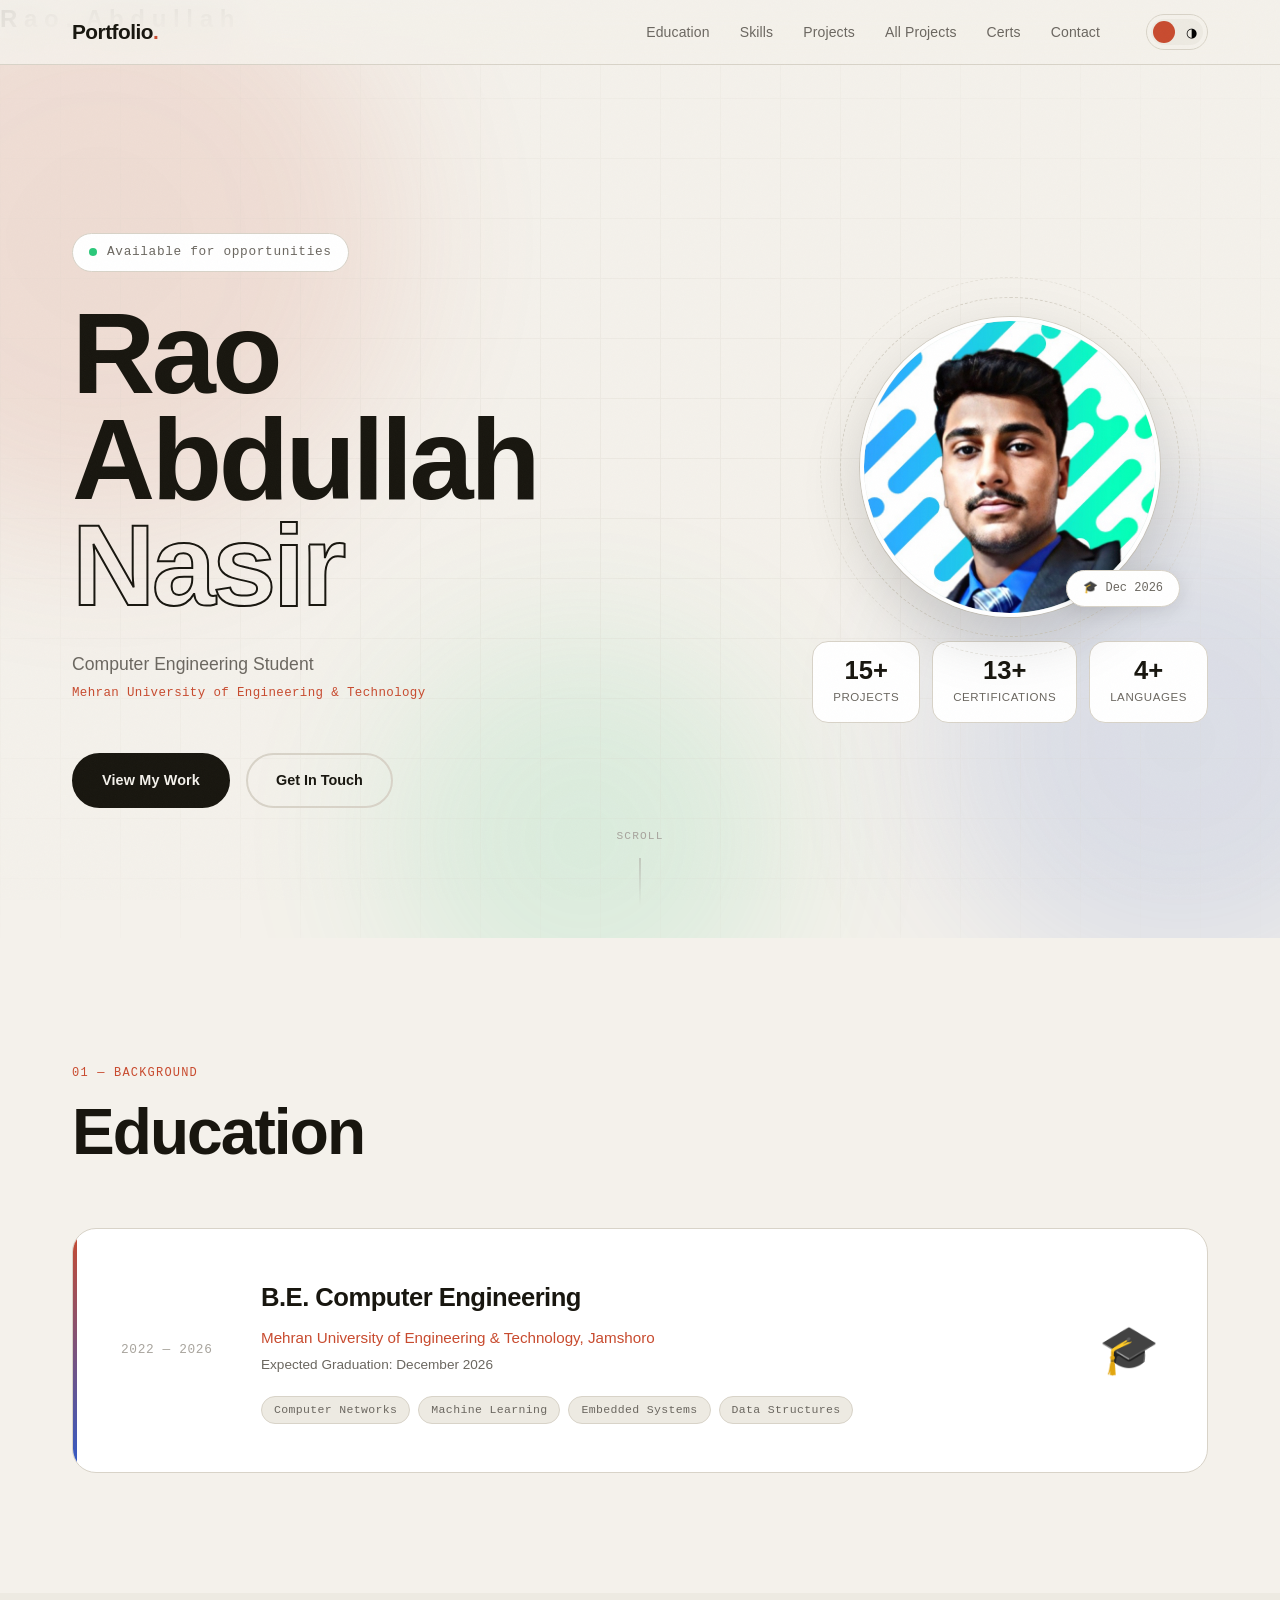
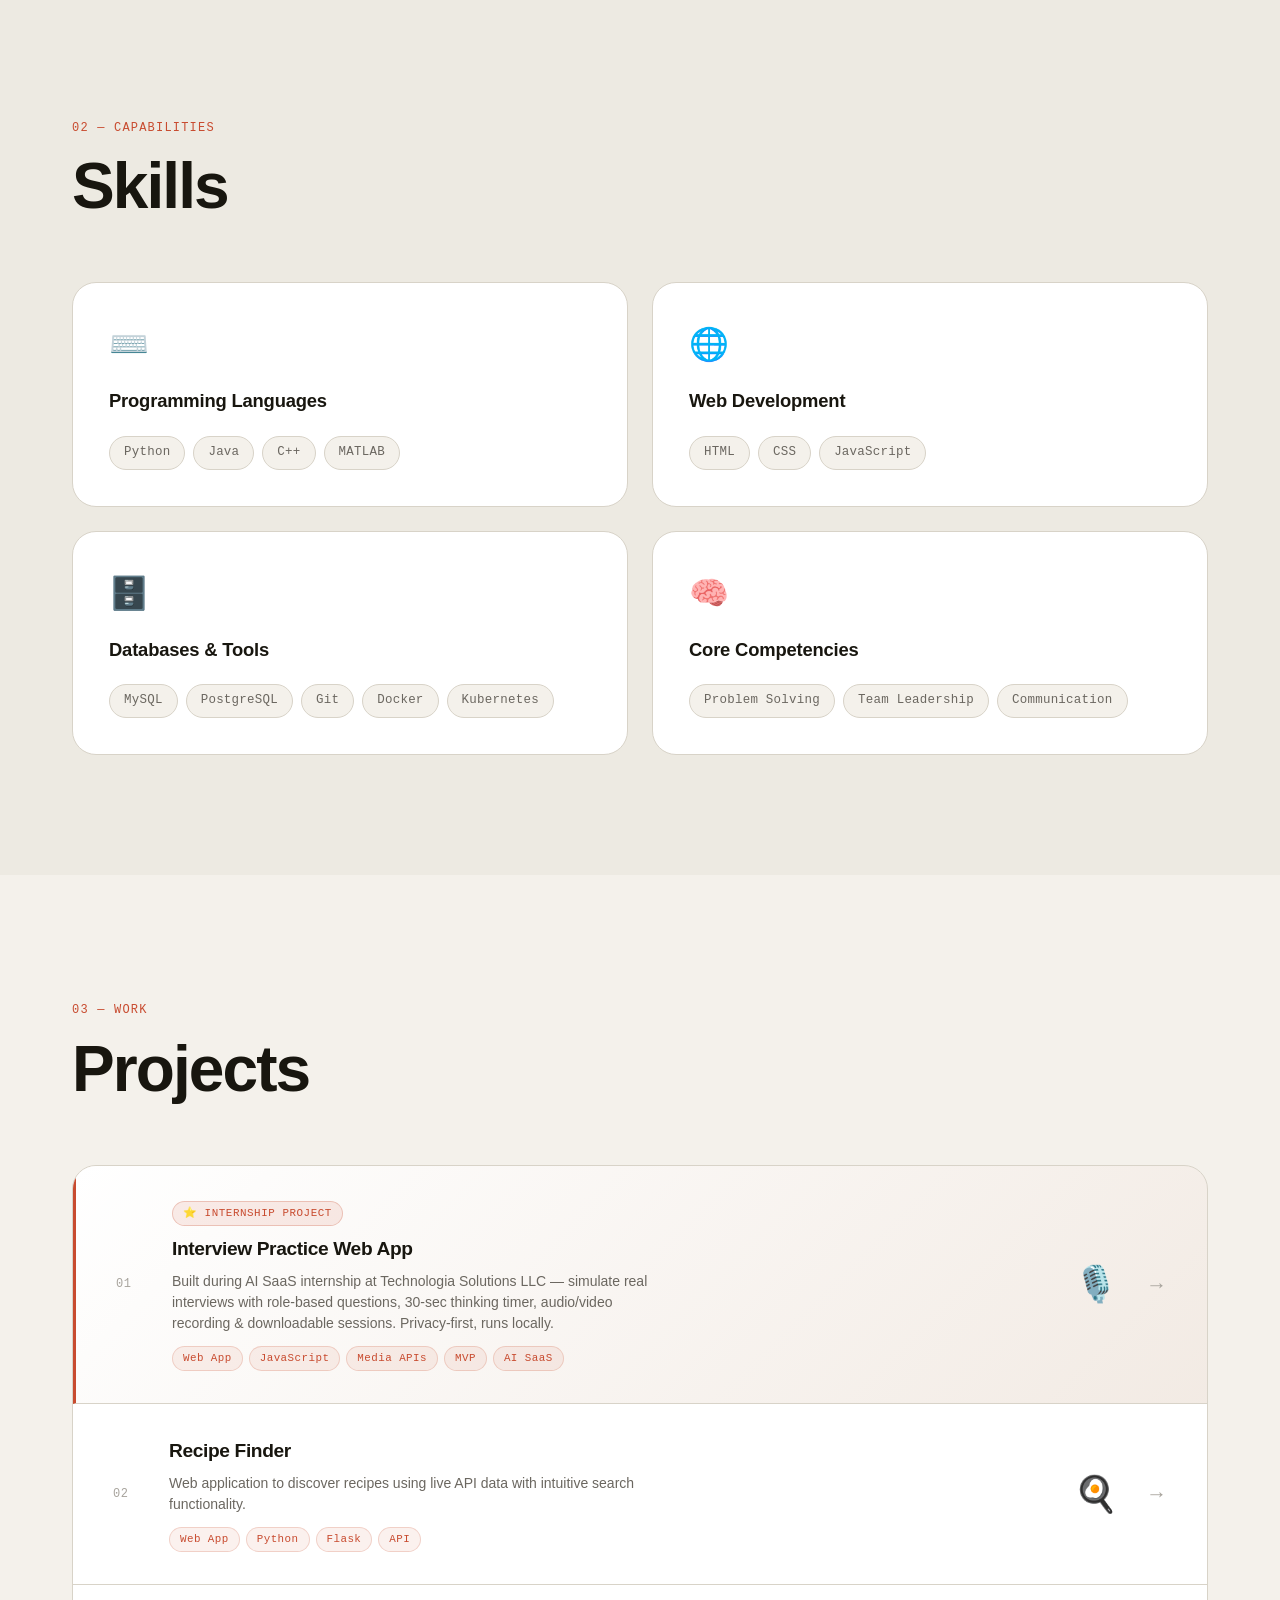
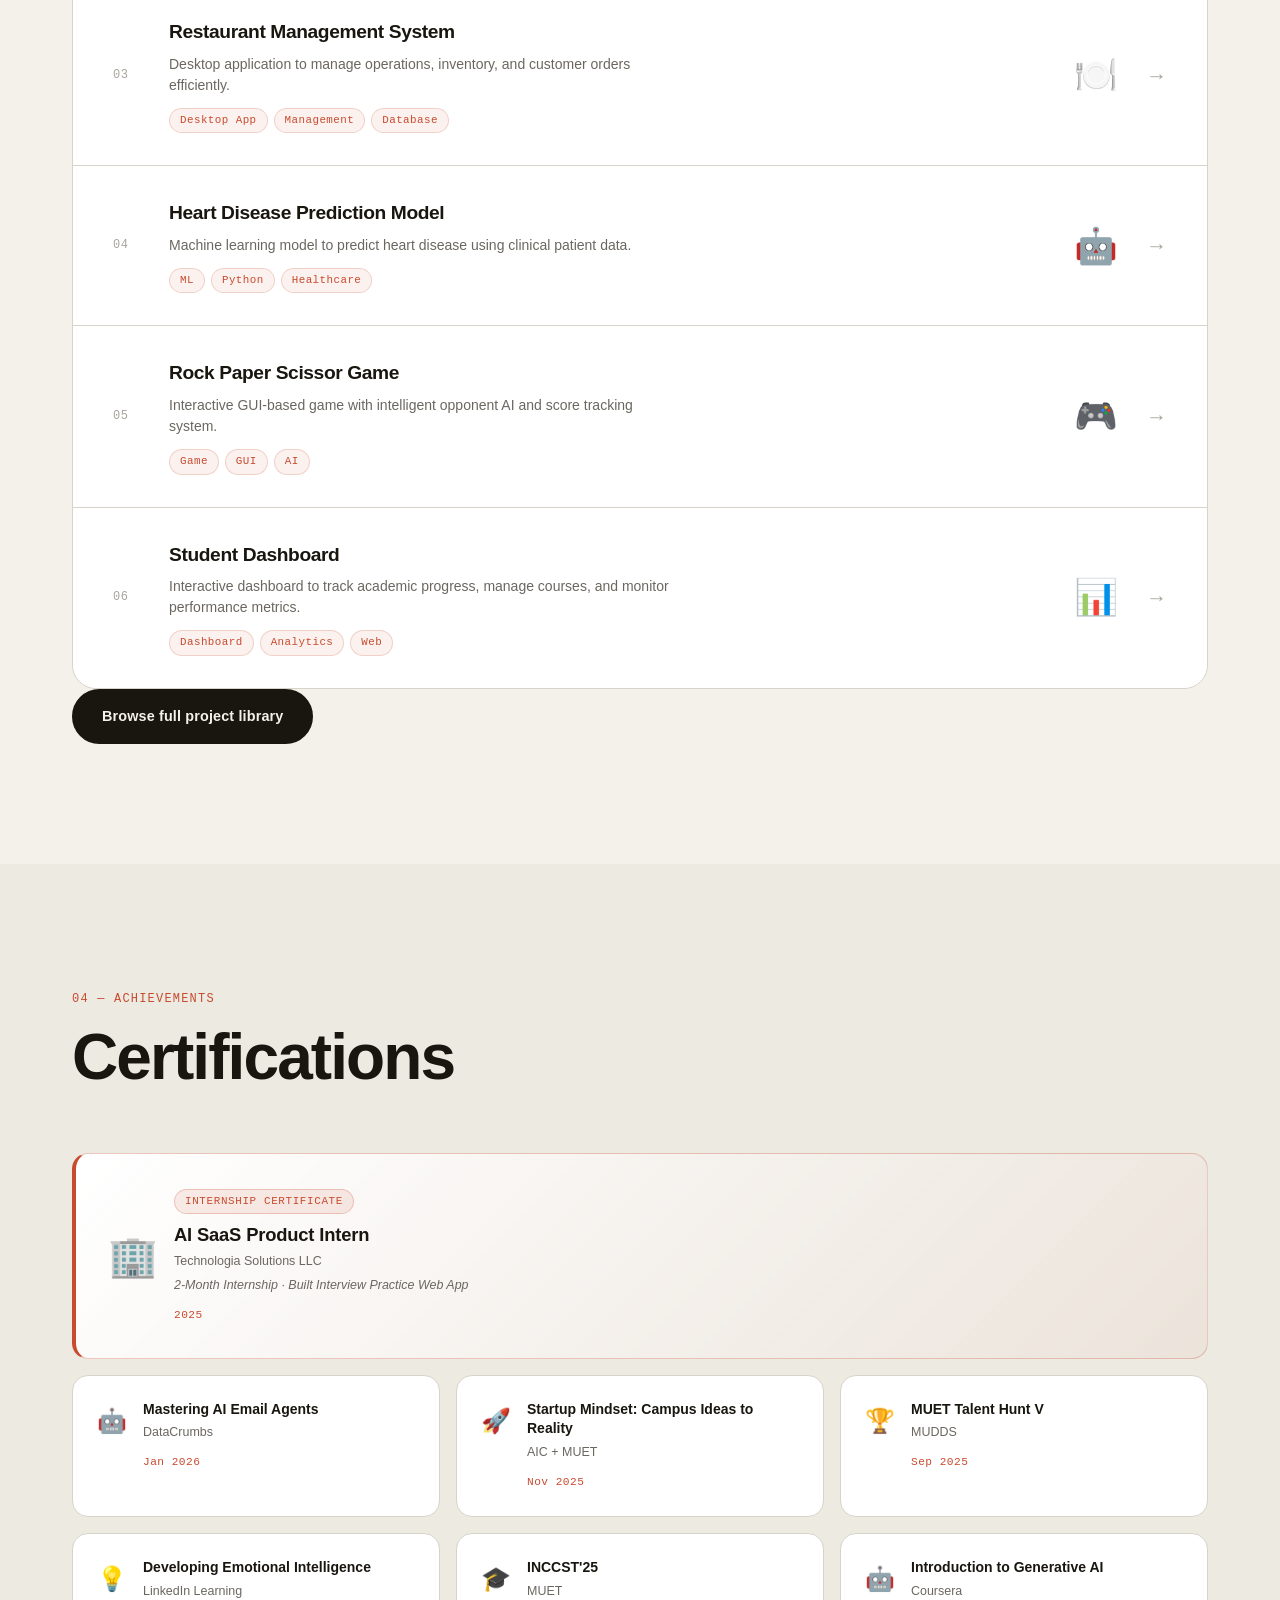
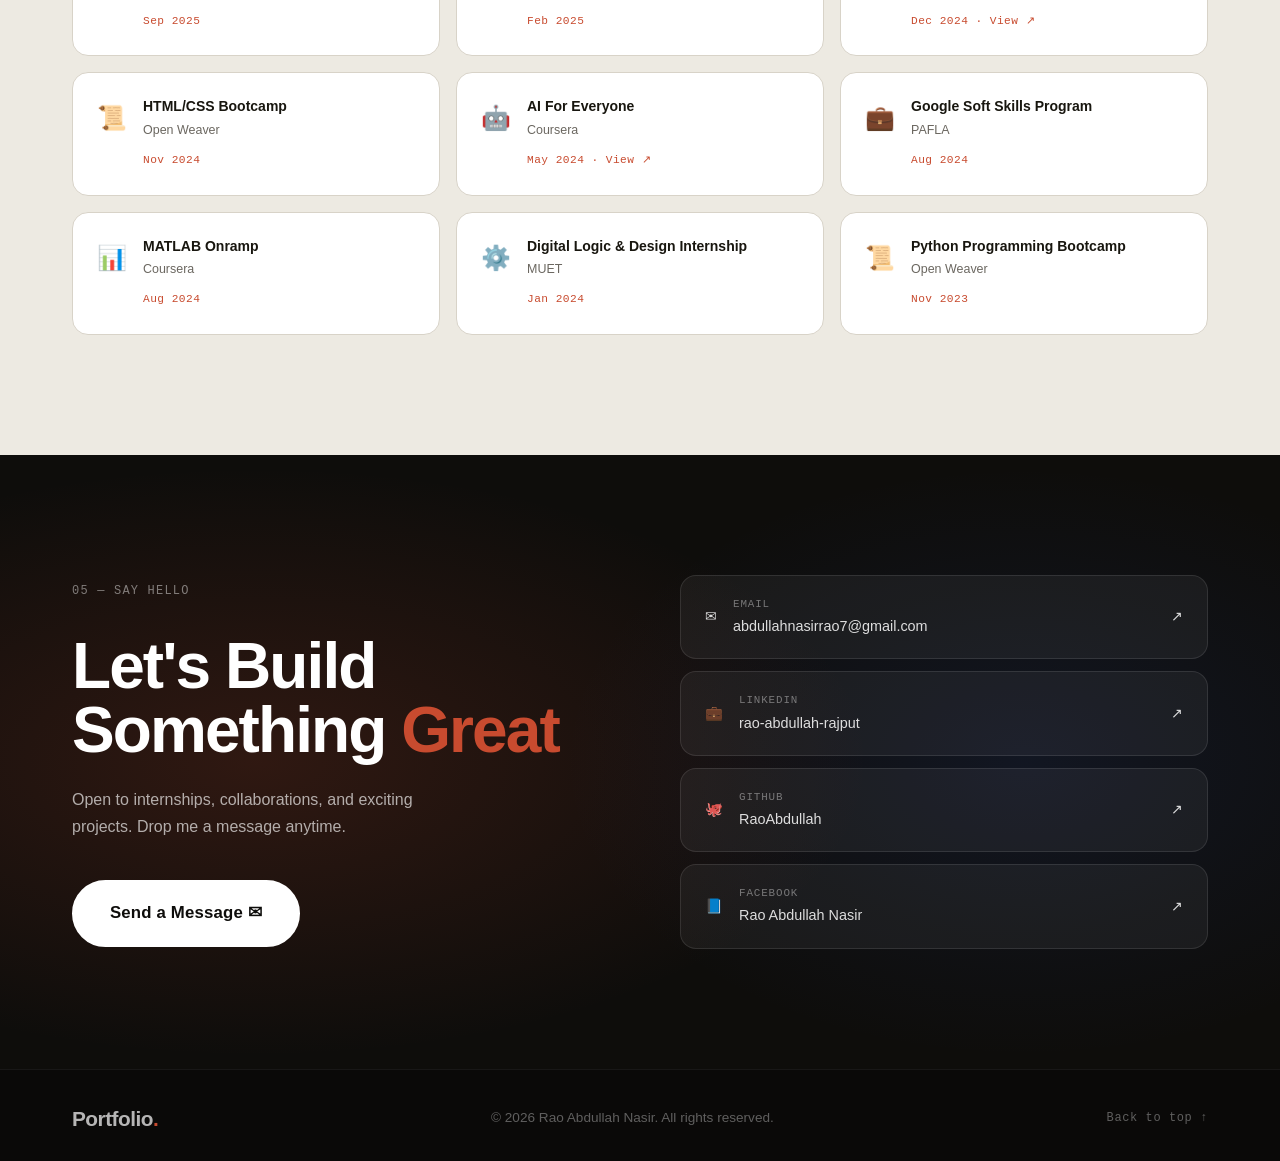
==== commit 6b9d6950: "Update index.html" ====
--- a/index.html
+++ b/index.html
@@ -12,6 +12,26 @@
 </head>
 <body>
 
+    <!-- Page Loader -->
+    <div class="page-loader" id="pageLoader">
+        <div class="loader-content">
+            <h2 class="loader-text">
+                <span class="loader-char">R</span>
+                <span class="loader-char">a</span>
+                <span class="loader-char">o</span>
+                <span class="loader-char" style="margin-right: 8px;">.</span>
+                <span class="loader-char">A</span>
+                <span class="loader-char">b</span>
+                <span class="loader-char">d</span>
+                <span class="loader-char">u</span>
+                <span class="loader-char">l</span>
+                <span class="loader-char">l</span>
+                <span class="loader-char">a</span>
+                <span class="loader-char">h</span>
+            </h2>
+        </div>
+    </div>
+
     <div class="noise"></div>
 
     <nav class="navbar" id="navbar">
@@ -21,6 +41,7 @@
                 <li><a href="#education">Education</a></li>
                 <li><a href="#skills">Skills</a></li>
                 <li><a href="#projects">Projects</a></li>
+                <li><a href="projects.html">All Projects</a></li>
                 <li><a href="#certifications">Certs</a></li>
                 <li><a href="#contact">Contact</a></li>
             </ul>
@@ -40,6 +61,7 @@
                 <li><a href="#education">Education</a></li>
                 <li><a href="#skills">Skills</a></li>
                 <li><a href="#projects">Projects</a></li>
+                <li><a href="projects.html">All Projects</a></li>
                 <li><a href="#certifications">Certifications</a></li>
                 <li><a href="#contact">Contact</a></li>
             </ul>
@@ -60,7 +82,7 @@
                     Available for opportunities
                 </p>
                 <h1 class="hero-name reveal-up" style="--delay:0.2s">
-                    Rao<br>Abdullah<br><span class="outline-text">Nasir</span>
+                    <span class="typewriter">Rao<br>Abdullah<br><span class="outline-text">Nasir</span></span>
                 </h1>
                 <p class="hero-role reveal-up" style="--delay:0.35s">
                     Computer Engineering Student<br>
@@ -82,7 +104,7 @@
                 </div>
                 <div class="hero-stats">
                     <div class="stat-pill">
-                        <span class="stat-num">6+</span>
+                        <span class="stat-num">15+</span>
                         <span class="stat-label">Projects</span>
                     </div>
                     <div class="stat-pill">
@@ -264,6 +286,9 @@
                 </a>
 
             </div>
+            <div class="projects-footer reveal-up" style="--delay:0.7s">
+                <a href="projects.html" class="btn-primary">Browse full project library</a>
+            </div>
         </div>
     </section>
 
